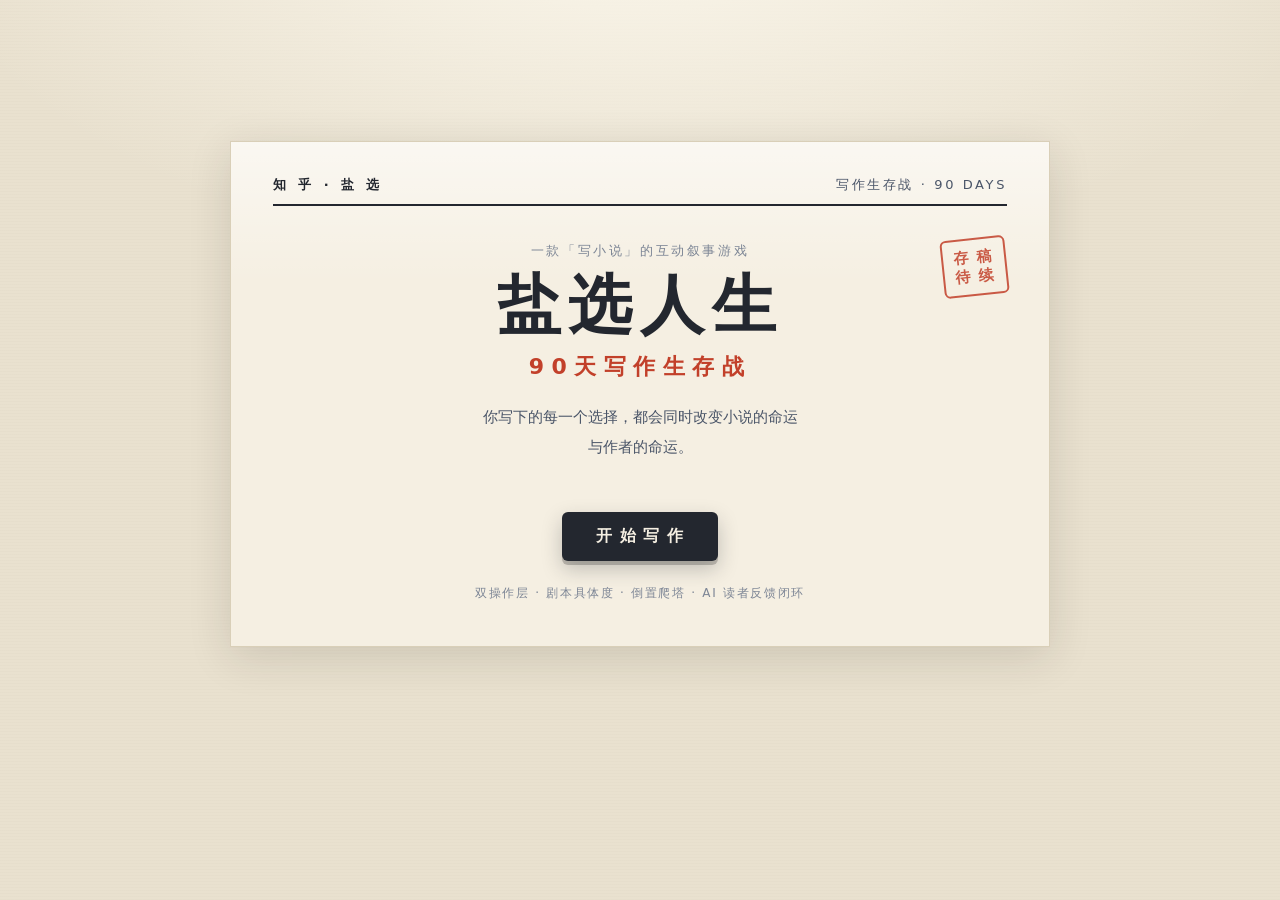
==== index.html @ 0940d53d "Place project files at repository root" ====
<!DOCTYPE html>
<html lang="zh-CN">
<head>
<meta charset="UTF-8">
<meta name="viewport" content="width=device-width, initial-scale=1.0">
<title>盐选人生：90天写作生存战</title>
<link rel="icon" href="data:image/svg+xml,<svg xmlns='http://www.w3.org/2000/svg' viewBox='0 0 100 100'><text y='.9em' font-size='90'>✍️</text></svg>">
<style>/* ==========================================================================
   盐选人生：90天写作生存战 —— 美术样式
   主风格：编辑部现实主义 · 内层：半写实都市剧场
   ========================================================================== */

:root{
  --paper:   #f5efe2;
  --paper-2: #efe7d4;
  --ink:     #23272f;
  --ink-2:   #4a5568;
  --ink-3:   #7c8595;
  --red:     #c2402a;
  --red-2:   #e0533f;
  --blue:    #2f7fd0;
  --gold:    #d4a017;
  --line:    #d9cfb8;
  --shadow:  0 10px 40px rgba(40,35,25,.14);
  --serif: "Songti SC","STSong","Noto Serif SC","SimSun",Georgia,"Times New Roman",serif;
  --sans:  -apple-system,BlinkMacSystemFont,"Segoe UI","PingFang SC","Hiragino Sans GB","Microsoft YaHei",system-ui,sans-serif;
}

*{ box-sizing:border-box; margin:0; padding:0; }
html,body{ height:100%; }
body{
  font-family:var(--sans);
  color:var(--ink);
  background:
    radial-gradient(1200px 600px at 50% -10%, #fbf7ec 0%, transparent 60%),
    repeating-linear-gradient(0deg, rgba(120,110,90,.025) 0 1px, transparent 1px 3px),
    #e9e1cf;
  min-height:100vh;
  -webkit-font-smoothing:antialiased;
}

#app{ min-height:100vh; }

button{ font-family:inherit; cursor:pointer; border:none; background:none; color:inherit; }
input{ font-family:inherit; }

.dim{ color:var(--ink-3); font-size:13px; }

/* ---------- 通用屏幕骨架 ---------- */
.screen{
  max-width:1120px;
  margin:0 auto;
  padding:40px 28px 80px;
  animation:fadein .5s ease both;
}
@keyframes fadein{ from{opacity:0; transform:translateY(10px);} to{opacity:1; transform:none;} }
.screen--center{ display:flex; flex-direction:column; gap:22px; align-items:stretch; }
.screen--center > *{ }
.phase-tag{
  align-self:center;
  font-size:12px; letter-spacing:.22em; color:var(--ink-3);
  padding:6px 14px; border:1px solid var(--line); border-radius:999px; background:var(--paper);
}

/* ---------- 纸张 / 印章 ---------- */
.paper{
  position:relative;
  background:
    linear-gradient(180deg, rgba(255,255,255,.55), rgba(255,255,255,0) 140px),
    var(--paper);
  border:1px solid var(--line);
  box-shadow:var(--shadow);
  padding:34px 42px 44px;
  max-width:820px; margin:0 auto;
}
.stamp{
  display:inline-block;
  border:2px solid currentColor;
  color:var(--red);
  border-radius:6px;
  font-weight:700;
  text-align:center;
  line-height:1.25;
  transform:rotate(-6deg);
  letter-spacing:.12em;
  opacity:.85;
}
.stamp--big{ font-size:15px; padding:8px 10px; }
.stamp--red{ color:var(--red); font-size:11px; padding:4px 7px; transform:rotate(4deg); }
.stamp--gold{ color:var(--gold); font-size:11px; padding:4px 7px; transform:rotate(-3deg); }

/* ---------- 按钮 ---------- */
.btn{
  display:inline-flex; align-items:center; justify-content:center; gap:8px;
  padding:12px 26px; border-radius:6px; font-size:15px; font-weight:600;
  transition:transform .12s ease, box-shadow .12s ease, background .12s ease;
}
.btn:active{ transform:translateY(1px); }
.btn--primary{
  background:var(--ink); color:var(--paper);
  box-shadow:0 4px 0 #0003, 0 8px 20px rgba(35,39,47,.25);
}
.btn--primary:hover{ background:#000; }
.btn--ghost{ background:transparent; color:var(--ink-2); border:1px solid var(--line); }
.btn--ghost:hover{ background:var(--paper-2); }
.btn--big{ padding:14px 34px; font-size:16px; letter-spacing:.06em; }
.btn-row{ display:flex; gap:14px; justify-content:center; flex-wrap:wrap; }

/* ---------- 标题屏 ---------- */
.screen--title{ display:flex; align-items:center; min-height:92vh; }
.screen--title .paper{ width:100%; text-align:center; }
.masthead{
  display:flex; justify-content:space-between; align-items:baseline;
  border-bottom:2px solid var(--ink); padding-bottom:10px; margin-bottom:26px;
  font-size:13px; letter-spacing:.2em; color:var(--ink-2);
}
.masthead-brand{ font-weight:800; color:var(--ink); letter-spacing:.3em; }
.title-hero{ position:relative; padding:10px 0 26px; }
.title-kicker{ font-size:13px; color:var(--ink-3); letter-spacing:.2em; margin-bottom:14px; }
.title-main{
  font-family:var(--serif); font-size:64px; font-weight:800; letter-spacing:.12em;
  color:var(--ink); line-height:1;
}
.title-sub{ font-size:22px; letter-spacing:.34em; color:var(--red); margin:14px 0 20px; font-weight:600; }
.title-line{ font-size:15px; line-height:2; color:var(--ink-2); margin-bottom:24px; }
.title-hero .stamp{ position:absolute; top:6px; right:0; }
.title-foot{ margin-top:24px; font-size:12px; color:var(--ink-3); letter-spacing:.14em; }

/* ---------- 知乎问题卡 ---------- */
.qcard{
  background:var(--paper); border:1px solid var(--line); border-radius:10px;
  padding:22px 26px; box-shadow:var(--shadow); text-align:left;
}
.qcard--big{ padding:30px 34px; }
.qcard-head{ display:flex; align-items:center; gap:12px; margin-bottom:16px; }
.qcard-avatar{
  width:40px; height:40px; border-radius:50%; background:var(--ink); color:var(--paper);
  display:flex; align-items:center; justify-content:center; font-weight:800; font-size:18px; flex:0 0 auto;
}
.qcard-meta{ flex:1; }
.qcard-author{ font-weight:700; font-size:14px; }
.qcard-sub{ font-size:12px; color:var(--ink-3); margin-top:2px; }
.qtag{ font-size:12px; color:var(--blue); border:1px solid var(--blue); padding:2px 9px; border-radius:999px; }
.qcard-title{ font-family:var(--serif); font-size:21px; line-height:1.5; margin-bottom:12px; }
.qcard-hook{ font-size:14px; color:var(--red); margin-bottom:12px; line-height:1.7; }
.qcard-premise{ font-size:13.5px; color:var(--ink-2); line-height:1.85; }

/* ---------- 设置屏 ---------- */
.setup-grid{ display:grid; grid-template-columns:1fr 1.1fr; gap:24px; align-items:start; }
@media (max-width:860px){ .setup-grid{ grid-template-columns:1fr; } }
.setup-opts{ display:flex; flex-direction:column; gap:20px; background:var(--paper); border:1px solid var(--line); border-radius:10px; padding:22px 24px; box-shadow:var(--shadow); }
.opt-label{ font-size:14px; font-weight:700; margin-bottom:10px; }
.opt-hint{ font-weight:400; font-size:12px; color:var(--ink-3); }
.chip-row{ display:flex; flex-wrap:wrap; gap:8px; }
.chip{ padding:7px 14px; border-radius:999px; border:1px solid var(--line); background:#fff; font-size:13px; color:var(--ink-2); transition:.12s; }
.chip--on{ background:var(--ink); color:var(--paper); border-color:var(--ink); }
.route-cards{ display:grid; grid-template-columns:repeat(5,1fr); gap:8px; }
@media (max-width:860px){ .route-cards{ grid-template-columns:repeat(2,1fr); } }
.route-card{
  display:flex; flex-direction:column; gap:4px; align-items:flex-start; text-align:left;
  border:1px solid var(--line); border-radius:8px; padding:10px 11px; background:#fff;
  border-top:3px solid var(--rc, var(--line)); transition:.12s; font-size:12px;
}
.route-card b{ font-size:13px; }
.route-card span{ color:var(--ink-3); line-height:1.4; }
.route-card--on{ background:color-mix(in srgb, var(--rc) 10%, #fff); box-shadow:0 0 0 1.5px var(--rc) inset; }
.pen-input{ width:100%; padding:11px 14px; border:1px solid var(--line); border-radius:6px; font-size:15px; background:#fff; }
.pen-input:focus{ outline:none; border-color:var(--ink); }

/* ---------- 地图屏 ---------- */
.screen--map{ display:flex; flex-direction:column; gap:22px; }
.map-head{ display:flex; align-items:baseline; justify-content:space-between; }
.map-day{ font-family:var(--serif); font-size:34px; font-weight:800; }
.map-day b{ color:var(--red); }
.map-sub{ color:var(--ink-3); font-size:13px; }
.map-body{ display:grid; grid-template-columns:1.1fr .9fr; gap:24px; align-items:stretch; }
@media (max-width:860px){ .map-body{ grid-template-columns:1fr; } }
.mindmap{
  position:relative; background:var(--paper); border:1px solid var(--line); border-radius:12px;
  box-shadow:var(--shadow); display:flex; align-items:center; justify-content:center; min-height:380px;
}
.mindmap-svg{ width:100%; max-width:430px; }
.mind-branch{ stroke-width:1.5; opacity:.45; stroke-dasharray:3 4; }
.mind-branch.is-active{ opacity:1; stroke-dasharray:none; stroke-width:2.4; filter:drop-shadow(0 0 4px currentColor); }
.mind-route{ fill:#fff; font-size:13px; text-anchor:middle; font-weight:700; }
.mind-route-sub{ fill:#fff; font-size:8px; text-anchor:middle; opacity:.9; }
.mindmap-root{
  position:absolute; left:50%; top:50%; transform:translate(-50%,-50%);
  width:120px; height:120px; border-radius:50%;
  background:var(--ink); color:var(--paper); display:flex; flex-direction:column;
  align-items:center; justify-content:center; gap:4px; text-align:center; padding:10px;
  box-shadow:0 8px 24px rgba(35,39,47,.4);
}
.mr-tag{ font-size:11px; color:#ffd98a; }
.mr-title{ font-size:13px; line-height:1.35; }
.tower{
  background:var(--paper); border:1px solid var(--line); border-radius:12px; padding:22px; box-shadow:var(--shadow);
}
.tower-title{ font-weight:800; font-size:15px; margin-bottom:14px; letter-spacing:.08em; }
.tower-list{ display:flex; flex-direction:column; gap:0; }
.tower-node{ display:flex; align-items:center; gap:12px; padding:9px 4px; border-bottom:1px dashed var(--line); opacity:.55; }
.tower-node.is-done{ opacity:1; }
.tower-node.is-now{ opacity:1; background:var(--paper-2); border-radius:8px; padding:9px 10px; box-shadow:0 0 0 1.5px var(--red) inset; }
.tn-day{ font-family:var(--serif); font-weight:800; font-size:16px; width:56px; }
.tn-stage{ flex:1; font-size:13px; color:var(--ink-2); }
.tn-dot{ width:12px; height:12px; border-radius:50%; border:2px solid var(--ink-3); }
.tower-node.is-done .tn-dot{ background:var(--ink); border-color:var(--ink); }
.tower-node.is-now .tn-dot{ background:var(--red); border-color:var(--red); box-shadow:0 0 0 4px rgba(224,83,63,.2); }
.tn-state{ font-size:11px; color:var(--ink-3); width:48px; text-align:right; }
.map-route-now{ margin-top:16px; font-size:13px; color:var(--ink-2); }

/* ---------- 工作台三栏 ---------- */
.screen--wb{ display:flex; flex-direction:column; gap:18px; }
.wb-top{
  display:flex; align-items:center; gap:18px; background:var(--ink); color:var(--paper);
  padding:14px 20px; border-radius:10px; box-shadow:var(--shadow);
}
.wb-day{ font-family:var(--serif); font-size:26px; font-weight:800; color:#ffd98a; }
.wb-goal-line{ flex:1; font-size:14px; }
.wb-goal-line b{ font-weight:800; }
.wb-stage{ font-size:12px; border:1px solid #ffd98a; color:#ffd98a; padding:3px 10px; border-radius:999px; }
.wb{ display:grid; grid-template-columns:1.2fr 1fr 1fr; gap:18px; align-items:start; }
@media (max-width:960px){ .wb{ grid-template-columns:1fr; } }
.wb-col{
  background:var(--paper); border:1px solid var(--line); border-radius:12px; padding:20px;
  box-shadow:var(--shadow); display:flex; flex-direction:column; gap:16px;
}
.col-title{ font-weight:800; font-size:15px; letter-spacing:.06em; border-bottom:2px solid var(--ink); padding-bottom:8px; }
.doc-block{ display:flex; flex-direction:column; gap:8px; }
.doc-h{ font-size:12px; color:var(--ink-3); letter-spacing:.14em; }
.doc-list{ list-style:none; font-size:13px; color:var(--ink-2); display:flex; flex-direction:column; gap:5px; padding-left:14px; }
.doc-list li::before{ content:"· "; color:var(--red); }
.char-list{ display:flex; flex-direction:column; gap:7px; }
.char-row{ display:flex; justify-content:space-between; gap:10px; font-size:13px; border-bottom:1px dotted var(--line); padding-bottom:5px; }
.char-role{ font-weight:700; }
.char-goal{ color:var(--ink-3); text-align:right; flex:1; }

.spec-row{ display:flex; flex-direction:column; gap:8px; }
.spec{ text-align:left; border:1px solid var(--line); border-radius:8px; padding:10px 12px; background:#fff; display:flex; flex-direction:column; gap:3px; transition:.12s; }
.spec b{ font-size:14px; }
.spec span{ font-size:11.5px; color:var(--ink-3); line-height:1.5; }
.spec--on{ border-color:var(--red); box-shadow:0 0 0 1.5px var(--red) inset; background:#fff7f3; }
.cost{ font-size:12px; color:#ffd98a; font-weight:600; }

.bars{ display:flex; flex-direction:column; gap:10px; }
.bar-row{ display:grid; grid-template-columns:74px 1fr 34px; gap:8px; align-items:center; }
.bar-label{ font-size:12px; color:var(--ink-2); }
.bar-track{ height:8px; border-radius:4px; background:#e2d9c5; overflow:hidden; }
.bar-fill{ height:100%; border-radius:4px; transition:width .5s ease; }
.bar-val{ font-size:12px; font-weight:700; text-align:right; }
.spark{ width:100%; height:60px; background:#fff; border:1px solid var(--line); border-radius:6px; }
.editor-card{
  background:#fff8ef; border:1px solid var(--gold); border-radius:10px; padding:14px 16px; font-size:13.5px;
}
.editor-h{ color:var(--gold); font-weight:800; font-size:12px; letter-spacing:.1em; margin-bottom:8px; }
.editor-card p{ line-height:1.7; color:var(--ink-2); }
.editor-constraint{ margin-top:10px; background:#fdebd0; border-radius:6px; padding:8px 10px; color:#7a4d00; font-size:12.5px; line-height:1.6; }
.tip-box{ font-size:12px; color:var(--ink-3); line-height:1.6; border-left:3px solid var(--line); padding-left:10px; }

.comment-list{ display:flex; flex-direction:column; gap:12px; }
.comment{ background:#fff; border:1px solid var(--line); border-radius:8px; padding:12px 14px; }
.comment-head{ display:flex; align-items:baseline; gap:8px; margin-bottom:6px; }
.comment-name{ font-weight:700; font-size:13px; }
.comment-role{ font-size:11px; color:var(--ink-3); }
.comment-body{ font-size:13.5px; line-height:1.75; color:var(--ink-2); }
.comment--compact .comment-body{ font-size:12.5px; }

/* ---------- 内层都市剧场场景 ---------- */
.screen--scene{ max-width:none; padding:0; }
.scene{
  position:relative; min-height:100vh; overflow:hidden;
  display:flex; align-items:center; justify-content:center;
  color:#f4efe3;
}
.scene-grad{ position:absolute; inset:0; z-index:0; }
.scene--cold .scene-grad{ background:linear-gradient(180deg,#0d1b2a 0%,#1b2c42 45%,#2c3e50 100%); }
.scene--tense .scene-grad{ background:linear-gradient(180deg,#1a0f12 0%,#3a1a18 45%,#52250f 100%); }
.scene--dark .scene-grad{ background:linear-gradient(180deg,#070b0a 0%,#101c16 50%,#16251e 100%); }
.scene--warm .scene-grad{ background:linear-gradient(180deg,#1d1420 0%,#3a2330 50%,#5a3226 100%); }
.scene--dawn .scene-grad{ background:linear-gradient(180deg,#16233a 0%,#31405e 45%,#7a5a6a 100%); }
.scene-city{ position:absolute; inset:auto 0 0 0; height:52%; z-index:1; opacity:.85; }
.scene-city-svg{ width:100%; height:100%; }
.scene-rain{
  position:absolute; inset:0; z-index:2; opacity:.35; pointer-events:none;
  background-image:repeating-linear-gradient(115deg, transparent 0 5px, rgba(200,220,240,.35) 5px 6px);
  animation:rain .5s linear infinite;
}
@keyframes rain{ from{transform:translateY(-20px);} to{transform:translateY(0);} }
.scene-vignette{ position:absolute; inset:0; z-index:3; background:radial-gradient(120% 90% at 50% 42%, transparent 55%, rgba(0,0,0,.55) 100%); pointer-events:none; }
.scene-bar{
  position:absolute; left:0; right:0; height:34px; z-index:4;
  background:rgba(0,0,0,.55); display:flex; align-items:center; padding:0 18px;
  font-size:12px; letter-spacing:.2em; color:#e8dfca; backdrop-filter:blur(2px);
}
.scene-bar--top{ top:0; }
.scene-bar--bottom{ bottom:0; justify-content:flex-end; }
.scene-stage{
  position:relative; z-index:5; width:min(680px,92vw); margin:60px 0;
  background:rgba(12,15,20,.82); border:1px solid rgba(255,255,255,.12); border-radius:14px;
  padding:30px 34px; box-shadow:0 30px 80px rgba(0,0,0,.55); backdrop-filter:blur(4px);
}
.stage-kicker{ font-size:12px; color:#d8c9a8; letter-spacing:.16em; margin-bottom:16px; }
.stage-situation{ font-family:var(--serif); font-size:16px; line-height:2; margin-bottom:16px; color:#f1ead9; }
.stage-goal{ font-size:13px; color:#ffd98a; margin-bottom:22px; }
.stage-choices{ display:flex; flex-direction:column; gap:10px; }
.choice{
  display:flex; gap:12px; align-items:flex-start; text-align:left;
  padding:13px 15px; border-radius:8px; background:rgba(255,255,255,.06);
  border:1px solid rgba(255,255,255,.14); color:#f1ead9; font-size:14.5px; line-height:1.6;
  transition:.14s;
}
.choice:hover{ background:rgba(255,255,255,.14); border-color:#ffd98a; }
.choice-idx{ flex:0 0 auto; width:24px; height:24px; border-radius:50%; background:var(--red); color:#fff; display:flex; align-items:center; justify-content:center; font-size:12px; font-weight:800; }
.stage-choices--final{ max-width:720px; margin:0 auto; }

/* ---------- 手稿 ---------- */
.manuscript{
  background:
    repeating-linear-gradient(0deg, transparent 0 31px, rgba(120,110,90,.16) 31px 32px),
    #fbf7ec;
  border:1px solid var(--line); border-radius:8px; padding:30px 38px 34px; box-shadow:var(--shadow);
  text-align:left;
}
.ms-head{ display:flex; align-items:center; gap:14px; border-bottom:1px solid var(--line); padding-bottom:14px; margin-bottom:20px; }
.ms-ch{ font-weight:800; color:var(--red); }
.ms-title{ font-family:var(--serif); font-weight:700; font-size:18px; flex:1; }
.ms-body{ font-family:var(--serif); font-size:16px; line-height:2; color:var(--ink); }
.ms-body p{ margin-bottom:16px; text-indent:2em; }
.ms-ann{ margin-top:18px; font-size:12px; color:var(--red); border-top:1px dashed var(--line); padding-top:12px; }

/* ---------- 反馈屏 ---------- */
.fb-grid{ display:grid; grid-template-columns:1.1fr .9fr; gap:22px; align-items:start; }
@media (max-width:860px){ .fb-grid{ grid-template-columns:1fr; } }
.fb-comments, .fb-side{
  background:var(--paper); border:1px solid var(--line); border-radius:12px; padding:20px; box-shadow:var(--shadow);
  display:flex; flex-direction:column; gap:16px;
}
.delta-row{ display:flex; justify-content:space-between; font-size:13px; padding:4px 0; border-bottom:1px dotted var(--line); }
.delta-row .up{ color:#1f9e7d; }
.delta-row .down{ color:var(--red); }
.event-card{ background:#fdeef0; border:1px solid var(--red-2); border-radius:10px; padding:14px 16px; }
.event-h{ color:var(--red); font-weight:800; font-size:13px; margin-bottom:8px; line-height:1.5; }
.event-card p{ font-size:13px; color:var(--ink-2); line-height:1.7; }
.author-choices{ display:grid; grid-template-columns:1fr 1fr; gap:8px; }
@media (max-width:640px){ .author-choices{ grid-template-columns:1fr; } }
.author-choice{ text-align:left; border:1px solid var(--line); border-radius:8px; padding:10px 12px; background:#fff; display:flex; flex-direction:column; gap:3px; transition:.12s; }
.author-choice:hover{ border-color:var(--ink); }
.author-choice b{ font-size:13.5px; }
.author-choice span{ font-size:11.5px; color:var(--ink-3); line-height:1.5; }

/* ---------- 危机屏 ---------- */
.crisis-card{ background:var(--ink); color:var(--paper); border-radius:12px; padding:26px 30px; box-shadow:var(--shadow); max-width:760px; margin:0 auto; }
.crisis-card .event-h{ color:#ffd98a; font-size:15px; }
.crisis-desc{ color:#cfc6ae; font-size:13.5px; line-height:1.8; margin-top:12px; }

/* ---------- 结局屏 ---------- */
.screen--ending{ display:flex; flex-direction:column; gap:26px; }
.end-hero{ display:grid; grid-template-columns:auto 1fr; gap:30px; align-items:center; }
@media (max-width:760px){ .end-hero{ grid-template-columns:1fr; } }
.book-cover{
  width:220px; height:310px; position:relative; perspective:900px; flex:0 0 auto;
  filter:drop-shadow(0 20px 30px rgba(30,25,15,.45));
}
.book-cover-art{
  position:absolute; inset:0 8px 0 0; border-radius:3px 8px 8px 3px; overflow:hidden;
  display:flex; flex-direction:column; align-items:center; justify-content:center; gap:12px; text-align:center;
  padding:24px 18px; color:#f4efe3;
  background:
    radial-gradient(200px 200px at 80% 10%, rgba(255,217,138,.35), transparent 60%),
    linear-gradient(160deg, #1d2430 0%, #3a2c33 55%, #5c3a2a 100%);
  border:1px solid rgba(255,255,255,.15);
}
.book-cover-tag{ font-size:11px; letter-spacing:.3em; color:#ffd98a; }
.book-cover-title{ font-family:var(--serif); font-size:24px; font-weight:800; line-height:1.4; }
.book-cover-tagline{ font-size:12px; line-height:1.7; opacity:.9; }
.book-spine{
  position:absolute; left:0; top:0; bottom:0; width:9px; border-radius:2px 0 0 2px;
  background:linear-gradient(90deg,#0c0e12,#2a2f38); border:1px solid rgba(255,255,255,.08);
  writing-mode:vertical-rl; text-orientation:mixed; color:#c9b98c; font-size:9px;
  display:flex; align-items:center; justify-content:center; letter-spacing:.2em; padding:4px 0;
}
.author-profile{
  background:var(--paper); border:1px solid var(--line); border-radius:12px; padding:26px 28px; box-shadow:var(--shadow);
  display:flex; flex-direction:column; gap:14px;
}
.profile-head{ display:flex; align-items:center; gap:16px; }
.profile-avatar{ width:60px; height:60px; border-radius:50%; background:var(--ink); color:var(--paper); display:flex; align-items:center; justify-content:center; font-size:26px; font-weight:800; }
.profile-name{ font-size:18px; font-weight:800; }
.profile-ending{ font-size:13px; color:var(--red); font-weight:700; margin-top:2px; }
.profile-head .stamp{ margin-left:auto; }
.profile-subtitle{ font-family:var(--serif); font-size:15px; color:var(--ink-2); font-style:italic; }
.profile-traits{ display:flex; gap:8px; flex-wrap:wrap; }
.trait{ font-size:12px; background:var(--paper-2); border:1px solid var(--line); padding:4px 11px; border-radius:999px; color:var(--ink-2); }
.profile-verdict{ font-size:14px; line-height:1.9; color:var(--ink); }
.profile-style{ font-size:13px; color:var(--ink-3); line-height:1.7; border-left:3px solid var(--gold); padding-left:12px; }

.report{ background:var(--paper); border:1px solid var(--line); border-radius:12px; padding:26px; box-shadow:var(--shadow); }
.report-title{ font-family:var(--serif); font-size:20px; font-weight:800; margin-bottom:18px; letter-spacing:.1em; }
.report-grid{ display:grid; grid-template-columns:1fr 1fr; gap:20px; }
@media (max-width:860px){ .report-grid{ grid-template-columns:1fr; } }
.report-section{ border-top:1px solid var(--line); padding-top:14px; }
.report-section--wide{ grid-column:1 / -1; }
.report-h{ font-size:13px; font-weight:800; letter-spacing:.1em; color:var(--ink-2); margin-bottom:12px; }
.report-row{ font-size:13px; color:var(--ink-2); line-height:1.7; padding:5px 0; border-bottom:1px dotted var(--line); }
.report-afterword{ margin-top:12px; font-size:13.5px; color:var(--ink-2); line-height:1.9; }
.report-afterword b{ color:var(--ink); }
.report-afterword p{ margin-top:6px; }
.report-cover-note{ font-size:13px; color:var(--ink-3); margin-bottom:12px; }
.report-ch{ margin-bottom:18px; }
.report-ch-h{ font-weight:800; font-size:13px; color:var(--red); margin-bottom:8px; }
.report-ch p{ font-family:var(--serif); font-size:14px; line-height:2; text-indent:2em; color:var(--ink); margin-bottom:8px; }
.end-quote{
  text-align:center; font-family:var(--serif); font-size:18px; line-height:2; color:var(--ink-2);
  padding:20px; border-top:2px solid var(--ink); border-bottom:2px solid var(--ink); max-width:760px; margin:0 auto;
}
</style>
</head>
<body>
<div id="app"></div>
<script>window.CONTENT = {"questions":{"questions":[{"id":"q01","title":"我丈夫失踪七天了，警察查不到他任何记录，可我的手机每天都会收到他发来的一条「我很好」。","genre":"悬疑反转","theme":"真相","hook":"凌晨两点，她第无数次点开那条短信，定位显示发送地在楼下那家早就不存在的便利店。","premise":"结婚三年的丈夫突然人间蒸发，警方却发现查无此人。主角一边应付调查，一边发现自己记忆里的婚姻细节与客观证据处处对不上。贯穿悬念：发短信的人到底是谁。","protagonist":{"role":"社区医院护士","want":"找回丈夫、弄清这段婚姻的真相","secret":"她有短暂失忆病史，不敢让警察知道"},"npc":[{"name":"陈铎","role":"失踪的丈夫","goal":"掩盖某个不愿被人知道的身份"},{"name":"周警官","role":"负责此案的警察","goal":"查清真相，也怀疑主角隐瞒了关键事实"},{"name":"林姨","role":"对门邻居","goal":"自保，对深夜的动静闭口不谈"}],"setting":"老城区临街的旧小区，楼下那家便利店三个月前已经搬空","mystery":"每天发来「我很好」的人，究竟是不是她的丈夫。"},{"id":"q02","title":"室友失踪一年后，我顶替她的身份找到了工作。现在，公司开始收到寄给「我」的恐吓信。","genre":"悬疑反转","theme":"牺牲","hook":"深夜的办公室，她坐在不属于自己的工位上，看到对面镜子里倒映出一双她从未见过的鞋。","premise":"主角为了活下去，顶替失踪室友的学历与身份进入一家公司，一年来相安无事。恐吓信出现后，她必须在「自首失去一切」和「继续扮演」之间做出选择。贯穿悬念：寄信的人对真正的「她」知道多少。","protagonist":{"role":"顶替室友身份的职场新人","want":"保住工作、摆脱威胁","secret":"她冒用室友身份，并且知道室友失踪的真正原因"},"npc":[{"name":"周乔","role":"失踪的室友","goal":"借主角之手完成一场复仇"},{"name":"冯敏","role":"人事主管","goal":"查明员工身份造假，保住自己的考核"},{"name":"老韩","role":"公司保安","goal":"拿钱办事，对夜间的异常保持沉默"}],"setting":"玻璃幕墙写字楼，加班到深夜的格子间与无人货梯","mystery":"寄恐吓信的人，是在威胁她，还是在提醒她「真正的自己」还活着。"},{"id":"q03","title":"结婚第七年，丈夫在微信里把我设成了「仅聊天」。我假装没看见，继续给他热了七年的饭。","genre":"都市情感","theme":"亲密关系","hook":"凌晨的厨房，她看着电饭煲上跳动的「保温」两个字，突然想起他们已经三个月没在餐桌上说过话了。","premise":"一对中年夫妻在无性、无话、无争吵的婚姻里各自维持体面。一次家庭聚会上的一个细节，让她意识到自己可能一直在替一段早已不存在的关系守夜。贯穿悬念：这段婚姻还有没有救，还是只剩惯性。","protagonist":{"role":"自由插画师","want":"找回被爱和被看见的感觉","secret":"她早就发现丈夫的冷暴力，却始终不敢提离婚"},"npc":[{"name":"江年","role":"丈夫","goal":"维持现状，逃避任何冲突和责任"},{"name":"陈秀芳","role":"婆婆","goal":"维护儿子的婚姻稳定，保全家族体面"},{"name":"苏青","role":"闺蜜","goal":"劝她离婚，说出自己看见的真相"}],"setting":"老小区带飘窗的厨房，与常年亮着灯却无人说话的客厅","mystery":"她把所有精力都投进这段关系，到底是在守婚姻，还是在守一个不肯醒来的自己。"},{"id":"q04","title":"离婚冷静期最后一天，我丈夫的初恋情人带着他的私生子，敲响了我家的门。","genre":"都市情感","theme":"现实困境","hook":"雨天的单元门口，那个孩子仰头看她，喊出了一声她等了十年都没等到的称呼。","premise":"濒临离婚的夫妻在冷静期最后一天，被丈夫的旧情人与私生子打破平静。主角既要面对财产与抚养权的现实谈判，也要处理被背叛十年的情感创伤。贯穿悬念：她会不会在最后一刻反悔。","protagonist":{"role":"小学教师","want":"拿到公平的财产分割并体面离开","secret":"她其实早就知道私生子的存在，一直忍到能多分财产"},"npc":[{"name":"陆远","role":"丈夫","goal":"争取复婚或尽可能保全财产"},{"name":"许薇","role":"丈夫的初恋","goal":"为孩子争一个名分和一份财产"},{"name":"阳阳","role":"无辜的私生子","goal":"被这个家接纳"}],"setting":"离婚冷静期期间的老房子，与民政局门口","mystery":"她忍了十年的秘密，究竟会成为谈判的筹码，还是压垮她自己的最后一根稻草。"},{"id":"q05","title":"领导当众说「女生就是干不了这行」。我沉默了一晚，第二天把三年前的方案甩在了他桌上。","genre":"女性成长","theme":"尊严","hook":"晨会上，她把那份被剽窃的方案拍到桌上，投影仪的光正好打在他额头上渗出的汗。","premise":"一名在男性主导行业里被反复打压、被剽窃成果的女性，决定不再隐忍，公开讨回署名权，代价是得罪整个圈子。贯穿悬念：这场反击会让她赢回尊严，还是彻底断送前程。","protagonist":{"role":"建筑设计师","want":"夺回署名、证明自己","secret":"三年前她曾为了保住工作，签过一份放弃署名的协议"},"npc":[{"name":"马志远","role":"剽窃她的领导","goal":"压下丑闻，保住自己的项目与地位"},{"name":"林一","role":"昔日同门、现同事","goal":"站队自保，不敢公开站她这边"},{"name":"顾总","role":"公司总监","goal":"把她当平息舆论的棋子，权衡利弊"}],"setting":"写字楼顶层会议室，与通宵改图的工位","mystery":"当她终于站出来的那一刻，真正要战胜的，可能不是那个剽窃者，而是那个习惯了沉默的自己。"},{"id":"q06","title":"32 岁被裁员那天，我在地铁里哭了十分钟，然后删掉了手机里所有「求内推」的聊天记录。","genre":"女性成长","theme":"现实困境","hook":"晚高峰的地铁里，她攥着那张离职证明，车厢摇晃时，眼泪正好滴在「乙方同意」四个字上。","premise":"大厂女员工在32岁遭遇裁员、婚姻压力与年龄焦虑的三重夹击，被迫重新定义自己。她要在一份稳定但屈就的工作与一次高风险创业之间做出选择。贯穿悬念：离开平台后，她到底还值什么。","protagonist":{"role":"被裁的互联网运营","want":"找到一份既不辜负自己又能养活自己的活法","secret":"她一直在偷偷给前同事的副业写稿，不敢公开"},"npc":[{"name":"赵一鸣","role":"丈夫","goal":"要她回归家庭，别再折腾"},{"name":"方怡","role":"创业合伙人、前同事","goal":"拉她入伙，共同赌一次"},{"name":"老周","role":"猎头","goal":"促成签约，赚取佣金"}],"setting":"地铁、出租屋与创业园的共享办公室","mystery":"当所有「稳定」的选项都被拿走，她敢不敢押注那个一直想做、却从不敢承认的自己。"},{"id":"q07","title":"我们村有个规矩：嫁进来的女人，头三年不能照后山的井。我嫁进来的第三年，井里浮起来一张和我一模一样的脸。","genre":"民俗怪谈","theme":"真相","hook":"农历十五，她第一次探头看那口井，月光下，水面那张脸对着她，慢慢张开了嘴。","premise":"远嫁进封闭山村的新娘，发现村里关于「井」的禁忌背后，藏着一桩被掩埋的旧案。她越接近真相，越分不清自己的记忆和「那个她」的记忆。贯穿悬念：井里的脸，到底是鬼，还是活着的真相。","protagonist":{"role":"远嫁进山村的城里媳妇","want":"揭开禁忌背后的真相、带自己离开","secret":"她三年前失忆过，缺失的记忆与这口井有关"},"npc":[{"name":"孙婆","role":"掌管村规的婆婆","goal":"守护井底的秘密，不许任何人靠近"},{"name":"大柱","role":"丈夫","goal":"让妻子安心留下，相信祖辈的规矩"},{"name":"顾医生","role":"村医","goal":"借主角之手翻出一桩旧案"}],"setting":"被雾罩住的山村、村口的老井与贴着符纸的祠堂","mystery":"那口被禁止照看的井，锁住的究竟是鬼，还是一段全村人都不肯承认的真相。"},{"id":"q08","title":"我们那儿有条规矩：家里出了「走阴人」，就得有人替他「守灯」。我守着守着，灯灭了，人却回来了。","genre":"民俗怪谈","theme":"牺牲","hook":"第七天夜里，油灯的火苗突然朝门口晃了一下，她回头，看见本该躺在床上的弟弟，正站在她身后。","premise":"主角替走阴的弟弟守灯，灯灭的那一刻，回来的「弟弟」却像换了个人。她必须在保住弟弟与认清真相之间，付出代价。贯穿悬念：回来的，到底还是不是她的弟弟。","protagonist":{"role":"替弟弟守灯的姐姐","want":"把弟弟找回来","secret":"当年是她亲手把弟弟推进了那条河"},"npc":[{"name":"阿生","role":"走阴归来的弟弟","goal":"完成一桩未竟之事"},{"name":"三叔公","role":"族长","goal":"维持村中秩序，掩盖旧俗与旧事"},{"name":"阿香","role":"邻家女孩","goal":"提醒主角，又害怕被牵连"}],"setting":"祠堂边供着长明灯的老屋，与终年不结冰的河","mystery":"灯灭人回，她要用什么代价，换回那个真正属于她的弟弟。"},{"id":"q09","title":"老板让我把同事的锅背下来，承诺下季度给我升职。我背了锅，升职名单上却没有我。","genre":"职场冲突","theme":"尊严","hook":"深夜的写字楼，她盯着升职公示里别人的名字，桌上那份「自愿承担」的说明还留着她的指纹。","premise":"主角被老板用升职画饼，替团队背下一次重大事故的责任。晋升落空后，她决定翻盘，却发现自己手里能用的证据，全是当年亲手交出去的。贯穿悬念：一个替人背锅的人，还能不能拿回自己的名字。","protagonist":{"role":"市场部经理","want":"洗清责任、夺回本该属于自己的晋升","secret":"她背锅时，悄悄留了一份能反杀的录音"},"npc":[{"name":"程总","role":"老板","goal":"让主角继续背锅，保护自己的亲信"},{"name":"郑启","role":"真正责任人、老板亲信","goal":"坐稳位置，不让真相浮出"},{"name":"小孟","role":"人事专员","goal":"明哲保身，只敢暗示真相"}],"setting":"写字楼的深夜工位、会议室与公司楼下便利店","mystery":"当她终于想摊牌时，那份反杀的证据，会不会反过来证明她才是从一开始就知情的人。"},{"id":"q10","title":"我们部门的「销冠」连续三年业绩第一，直到我整理报销单时，发现他的客户电话，全是空号。","genre":"职场冲突","theme":"真相","hook":"凌晨的档案室，她把那叠报销单摊开，一千多个「客户」号码里，没有一个能打通。","premise":"一名内勤员工发现公司的销冠长期伪造业绩、套取提成，而管理层对此心知肚明。揭发会得罪整个体系，沉默则意味着继续看同事故意做假。贯穿悬念：这套人人配合的骗局，最后会由谁买单。","protagonist":{"role":"财务内勤专员","want":"弄清真相并保住自己的饭碗","secret":"她早年也参与过一笔造假，只是金额小到无人追究"},"npc":[{"name":"老潘","role":"销冠","goal":"维持业绩神话，拉更多人下水"},{"name":"吴姐","role":"财务总监","goal":"掩盖部门漏洞，保住自己的位置"},{"name":"小陶","role":"新人","goal":"想举报又不敢，寻找靠山"}],"setting":"公司的报销流程，与堆积如山的档案室","mystery":"一个全公司心照不宣的假账，究竟谁是第一个说破的人，谁又是最后的替罪羊。"},{"id":"q11","title":"我是穿越到北宋末年的守城小卒，城破前夜，我认出那个每天给我盛粥的伙夫，就是二十年后殉国的名将。","genre":"历史脑洞","theme":"牺牲","hook":"腊月的城头，他端着那碗掺了沙子的粥，看着伙夫在火光里擦刀，忽然不知该不该开口。","premise":"主角穿越成北宋汴京沦陷前的一名小卒，认出身边伙夫是注定殉国的历史人物。救他会改变历史，不救则眼睁睁看他赴死。贯穿悬念：一个无名小卒的一次选择，能否撼动被写好的结局。","protagonist":{"role":"穿越成守城小卒的现代人","want":"在不改变大历史的前提下救下这个人","secret":"他来自未来，知道每个人的结局却不能说"},"npc":[{"name":"老范","role":"伙夫、未来的名将","goal":"守城，随时准备以身殉国"},{"name":"刘都头","role":"城头都头","goal":"守住城门、稳定军心"},{"name":"许主簿","role":"粮官","goal":"私吞军粮、保住性命"}],"setting":"汴京外城破败的城门，与风雪中的军营灶房","mystery":"当他知道历史必须发生，他会不会为了一个人的命，去赌整座城、乃至整个时代的命运。"},{"id":"q12","title":"穿越成和亲公主的侍女那天，我发现自己顶替的，是历史上那个「和亲之后再无音讯」的公主。","genre":"历史脑洞","theme":"亲密关系","hook":"出塞那日的风沙里，她替公主戴上那顶沉得压人的凤冠，铜镜里却映出公主对她笑了一下。","premise":"主角穿成和亲公主身边的侍女，发现真正的公主在出塞前夜消失了，自己被迫顶替公主的身份走向异族。她要在保全两国和平与活命之间，找到那个失踪的公主。贯穿悬念：消失的公主，究竟是不愿和亲，还是早就被人换走。","protagonist":{"role":"穿越成和亲侍女的现代人","want":"摆脱被顶替的命运、活下去","secret":"她穿来的那晚，亲眼看见公主消失，却不敢声张"},"npc":[{"name":"长乐","role":"真正的和亲公主","goal":"逃离和亲，另有所图"},{"name":"王使","role":"送亲礼官","goal":"完成和亲，维护国体"},{"name":"阿鲁","role":"异族来接亲的侍卫","goal":"识破身份，把人带走"}],"setting":"出塞的官道、驿站与和亲队伍的车帐","mystery":"当「公主」这个身份成了催命符，她是该逃，还是该顶着这张脸，替一个消失的人走完余生。"}]},"story":{"genres":{"悬疑反转":{"chapterGoals":["揭露一条关键线索","制造一次身份反转","让{npc}的动机暴露一半","埋下一处会被读者误解的伏笔","把嫌疑引向错误的方向","在结尾抛出新的不在场证明"],"scenes":[{"name":"深夜地铁末班车","desc":"空荡的车厢里，{protagonist}注意到对面乘客的鞋底沾着不属于这个季节的泥土","mood":"压抑"},{"name":"老旧派出所档案室","desc":"泛黄的卷宗堆到天花板，{protagonist}在最后一格翻出一页被撕掉一半的口供","mood":"凝重"},{"name":"雾中的江边栈道","desc":"能见度不足十米，{npc}的影子在雾里时隐时现，脚步声却始终停在原地","mood":"不安"},{"name":"写字楼天台的凌晨","desc":"城市的灯光在脚下铺开，{protagonist}的手机震了一下，屏幕亮起的是三年前的聊天记录","mood":"紧张"},{"name":"二手市场的旧相机摊","desc":"摊主指着一张照片说认识{protagonist}，而照片拍摄日期比案发还早两天","mood":"诡异"}],"decisions":[{"text":"当面质问{npc}的行踪","effect":{"heat":2,"quality":1,"energy":-1,"style":0,"sign":1},"consequence":"对方先是一愣，随即反问{protagonist}有什么证据，话题被轻巧地拨了回来"},{"text":"趁夜潜入{npc}的住处暗中翻找","effect":{"heat":1,"quality":2,"energy":-2,"style":0,"sign":0},"consequence":"在床头柜夹层摸到一把钥匙，形状正好对应{place}那扇从没人打开过的门"},{"text":"拨打报警电话，把掌握的线索交给警方","effect":{"heat":-1,"quality":1,"energy":0,"style":0,"sign":0},"consequence":"接线员记下了{protagonist}的陈述，可一句“证据不足”让所有努力悬在半空"},{"text":"设一个局，用假消息引真正的嫌疑人现身","effect":{"heat":3,"quality":1,"energy":-2,"style":-1,"sign":0},"consequence":"对方确实上钩了，可出现的却不止一个人，{npc2}的脸也出现在人群里"},{"text":"偷偷销毁那条对自己不利的旧记录","effect":{"heat":-2,"quality":-2,"energy":-1,"style":-2,"sign":-1},"consequence":"眼下是干净了，可{protagonist}知道自己从此也成了这桩案子里说不清的人"},{"text":"保持沉默，继续暗中观察{npc}的一举一动","effect":{"heat":0,"quality":2,"energy":0,"style":1,"sign":0},"consequence":"两天后，{npc}主动约{protagonist}喝茶，开口第一句就点破了{protagonist}在跟踪"},{"text":"用手里握着的秘密反过来要挟{npc}交代真相","effect":{"heat":2,"quality":-1,"energy":-1,"style":-3,"sign":-1},"consequence":"{npc}笑了，说这个秘密早在三年前就被{protagonist}自己写进了那篇没发表的日记"},{"text":"把调查进展写进章节，向读者征集细节","effect":{"heat":3,"quality":1,"energy":-1,"style":1,"sign":1},"consequence":"评论区有人补上了一条{protagonist}忽略的时间线，正好卡在{cliff}之前"}],"openings":["{protagonist}是在{place}见到{npc}之后，才第一次认真回想那个被所有人回避的夜晚。","报警记录显示{npc}那天并不在场，可{protagonist}手里的车票却印着对方的名字。","{goal}这件事，{protagonist}瞒了所有人三天，直到{npc}主动找上门。","如果早知道那张照片会引出{npc2}，{protagonist}宁可它永远留在{place}的抽屉里。","那天{place}下着雨，{protagonist}在监控录像里看到一个不可能出现的人。","所有人都说{npc}已经死了，除了{protagonist}——因为昨晚刚有人用{npc}的手机回了消息。"],"bodies":["{protagonist}把时间线铺在桌上，一笔一笔地核：案发当晚{npc}的票根、{npc2}的口供、还有那通只响了五秒的电话，三件事里至少有一件是假的。","{npc}没有正面回答，只是把一张皱巴巴的照片推到{protagonist}面前，说这就是当年{place}那场事故的全部真相。","监控里那个人影拐进巷子就消失了，{protagonist}追进去才发现那是一条死胡同，墙上只贴着一张新的寻人启事。","{protagonist}意识到自己一直把{npc}当嫌疑人，却从没想过，也许对方才是那个一直在保护{theme}的人。","真相像一块被反复擦写的黑板，{protagonist}每擦掉一层，底下露出的字就更陌生一点。","那晚{protagonist}假装离开，又折返回来，正好看见{npc2}把一袋东西塞进了{place}的垃圾桶。","手机震动了，是{npc}发来的：别查了，再查下去，你会变成下一个被写进{genre}故事的人。","{protagonist}终于明白，所谓{cliff}并不是巧合，而是有人从一开始就设计好的局。"],"cliffhangers":["就在{protagonist}以为抓到真凶的那一刻，手机收到一条定位，来源是{cliff}。","门开了，站在外面的，是和监控里一模一样的那张脸——可这个人三年前就死了。","证据袋里那枚指纹，比对结果指向{protagonist}自己。","{npc}凑到{protagonist}耳边说了一句：“那天晚上，动手的人其实是我，也是你。”","当{protagonist}终于拨通那个号码，接电话的人却在电话那头叫出了{protagonist}的真名。","所有人都离开后，{place}的监控画面里，又多出了一个和{protagonist}动作完全同步的影子。"]},"都市情感":{"chapterGoals":["让{npc}说出那句憋了很久的话","制造一次误会与澄清的拉扯","把过去一段旧账重新摆上台面","推进{protagonist}与{npc}之间的距离","用一件小事暴露两人关系的裂痕","在结尾留下一个无法回头的选择"],"scenes":[{"name":"深夜亮着灯的出租屋","desc":"两人合租的餐桌上摆着两副碗筷，一副还热着，一副从没动过","mood":"疲惫"},{"name":"地铁换乘站的扶梯","desc":"人潮把{protagonist}和{npc}冲散又聚拢，谁都没有先开口","mood":"疏离"},{"name":"老同学婚礼的角落","desc":"敬酒声里，{npc}的目光越过所有人，停在{protagonist}无名指上","mood":"酸涩"},{"name":"雨夜便利店的门口","desc":"一包没拆封的烟和一把忘带的伞，两个人隔着玻璃门僵持","mood":"僵持"},{"name":"出租房的旧沙发","desc":"沙发垫下还压着上一任租客留下的相框，照片里的人像极了{npc}","mood":"恍惚"}],"decisions":[{"text":"直接摊牌，把憋在心里的话一次说完","effect":{"heat":2,"quality":1,"energy":-1,"style":1,"sign":0},"consequence":"{npc}沉默了很久，最后只问了一句“你是什么时候开始这么想的”"},{"text":"用开玩笑的口吻试探{npc}的心意","effect":{"heat":1,"quality":0,"energy":0,"style":-1,"sign":0},"consequence":"玩笑话被当成真的，又没被当成真的，两个人之间的空气更僵了"},{"text":"借口加班回避和{npc}的独处","effect":{"heat":-1,"quality":-1,"energy":0,"style":-1,"sign":0},"consequence":"电梯门关上那刻，{protagonist}看见{npc}在楼道里站了很久"},{"text":"主动挽留，约{npc}好好谈一次","effect":{"heat":1,"quality":2,"energy":-1,"style":1,"sign":1},"consequence":"话说到一半，{npc2}的一通电话把两人又拽回了现实"},{"text":"收拾行李准备搬出这间{place}","effect":{"heat":0,"quality":1,"energy":-2,"style":1,"sign":0},"consequence":"箱子合上的声音很轻，却让{npc}第一次主动抓住了{protagonist}的手腕"},{"text":"把过去的旧账当面对质，问清当年的事","effect":{"heat":2,"quality":2,"energy":-1,"style":1,"sign":0},"consequence":"真相没有想象中那么不堪，却也没有想象中那么清白"},{"text":"向共同的朋友求助，让第三个人来调和","effect":{"heat":0,"quality":0,"energy":-1,"style":-1,"sign":0},"consequence":"朋友一句“你们俩就是嘴硬”，把最该由两人说的话替他们说了"},{"text":"把这段关系原样写进{genre}章节，用文字梳理自己","effect":{"heat":2,"quality":3,"energy":-1,"style":2,"sign":0},"consequence":"写着写着，{protagonist}发现{theme}的答案其实早就藏在自己笔下"}],"openings":["分手是{protagonist}提的，可三个月后的深夜，{npc}又出现在了{place}楼下。","两个人在同一张饭桌上住了五年，最近却连对方几点回家都不知道了。","{protagonist}一直以为{npc}不知道那件事，直到抽屉里多出一张写满日期的车票。","婚礼请柬寄来的那天，{protagonist}才想起，{npc}说过最重的一句话是“你别后悔”。","{place}的灯坏了半个月，{protagonist}和{npc}谁都没有提，也谁都没有修。","那晚{protagonist}喝多了，把{npc}的名字打成了通讯录里另一个人的备注。"],"bodies":["{protagonist}本来只想问一句“今天回来吃饭吗”，打出来又删掉，最后改成了一条群发的工作消息。","{npc}把热好的饭推到{protagonist}面前，说自己其实早就吃过了，可那副碗筷分明是刚摆上的。","两个人像陌生人一样客气，礼貌得让{protagonist}心里发慌，因为真正亲密过的人不该这么说话。","{protagonist}翻出手机里五年前的聊天记录，发现原来那些“以后再说”的事，后来真的再也没说过。","那天{protagonist}在医院走廊里等结果，脑子里闪过的第一个名字，还是{npc}。","争吵到了最后，谁都没提真正的原因，两个人都在为一件更久远的事找替罪羊。","{npc}说，我们不是不爱了，是太累了，累到连确认对方还在不在都省了。","{protagonist}终于明白，{theme}从来不是谁对谁错，而是两个人都害怕先开口。"],"cliffhangers":["{npc}把戒指盒子推过来，说：“要么戴上，要么这次真的算了。”","电梯门关上前，{protagonist}听见{npc}在身后小声说了三个字。","手机里那段没发出去的语音，是{npc}在{cliff}那晚录下的告别。","门铃响了，{protagonist}打开门，看见{npc}手里拖着一个行李箱，还有一句话。","婚礼进行到交换戒指，{protagonist}的手机突然亮起，来电显示是{npc}。","那晚之后，{place}的灯终于亮了，可坐在灯下的两个人中间，隔了一整段说没说完的话。"]},"女性成长":{"chapterGoals":["让{protagonist}拒绝一次不合理的安排","撕开一段被“为你好”包装的控制","让{protagonist}第一次为自己做决定","面对{npc}的贬低并重新评估自己","用一次小的成功重建信心","在结尾迈出离开{place}的第一步"],"scenes":[{"name":"加班的工位","desc":"凌晨两点，{protagonist}的桌角还压着一张写着“女孩子稳定就好”的便签","mood":"隐忍"},{"name":"父母家的老餐桌","desc":"一桌人热热闹闹，只有{protagonist}碗里的菜是别人替她夹好的","mood":"窒息"},{"name":"出租屋的化妆镜前","desc":"镜子里的人敷着面膜，眼里却像熬了整整一个通宵","mood":"疲惫"},{"name":"朋友的新工作室","desc":"墙上贴满她签下的项目，{protagonist}第一次觉得自己也可以伸手够一够","mood":"松动"},{"name":"深夜的空旷地铁","desc":"末班车上只剩{protagonist}一个，她终于不用对任何人解释去向","mood":"自由"}],"decisions":[{"text":"当面拒绝{npc}那句“为你好”的安排","effect":{"heat":2,"quality":2,"energy":-1,"style":2,"sign":0},"consequence":"饭桌安静了几秒，{npc}的表情僵住，却第一次没再替{protagonist}做决定"},{"text":"向信任的朋友倾诉，寻求一条出路","effect":{"heat":0,"quality":1,"energy":1,"style":1,"sign":0},"consequence":"朋友没有给答案，只把一张招生简章和一句“你想过吗”推到{protagonist}面前"},{"text":"在公开场合反击{npc}的贬低","effect":{"heat":3,"quality":0,"energy":-2,"style":1,"sign":-1},"consequence":"那一句反驳换来满场安静，也换来{npc}长达一周的冷脸"},{"text":"辞掉这份稳定但耗尽她的工作，自己单干","effect":{"heat":1,"quality":2,"energy":-2,"style":3,"sign":-1},"consequence":"少了工资，却多出了夜里能睡着的一整段时间"},{"text":"尝试和{npc}和解，把话说清楚","effect":{"heat":0,"quality":1,"energy":-1,"style":0,"sign":0},"consequence":"和解没有想象中圆满，{protagonist}至少确认了一件事：被理解不是前提"},{"text":"收拾东西离开{place}，去陌生的城市","effect":{"heat":2,"quality":2,"energy":-2,"style":3,"sign":0},"consequence":"高铁启动那刻，{protagonist}没哭，只是把手机里{npc}的备注改回了本名"},{"text":"报名课程，把一直想做却没做的事捡起来","effect":{"heat":0,"quality":3,"energy":-2,"style":2,"sign":1},"consequence":"第一份作业被老师打回，{protagonist}却第一次为“自己的东西”较起了真"},{"text":"在章节里写下自己的真实经历，借此重新审视{theme}","effect":{"heat":2,"quality":3,"energy":-1,"style":3,"sign":1},"consequence":"评论区很多人说感同身受，{protagonist}才发现原来不止自己一个人这样过"}],"openings":["三十岁生日那天，{protagonist}收到的最大一份“礼物”，是{npc}替她约好的一场相亲。","所有人都说{protagonist}活得体面，只有她自己知道，那件“体面”的外套是别人硬套上去的。","辞职信写了七遍，每一遍都在“稳定”两个字上卡住。","{protagonist}第一次对{npc}说“不”，是在{place}的饭桌上，话说完手还在抖。","镜子里的那个人越来越像{npc}口中“应该的样子”，{protagonist}突然有点认不出自己。","那天{protagonist}在{place}等了四十分钟，才发现自己在等的，是别人的一个肯定。"],"bodies":["{protagonist}学会了把“我应该”改成“我想要”，尽管每一次说出口，心里都像在拆一块积木。","{npc}还在用“我们都是为你好”开场，{protagonist}却第一次听出这句话背后藏着的控制。","她把从小到大别人替她做的选择列成一张表，发现那些“稳妥”里，没有一样是她自己点的头。","{protagonist}开始记账、存钱、学技能，每一笔都让她离那个“被安排的人生”远一点。","朋友问她怕不怕，{protagonist}说怕，但更怕十年后还在同一张饭桌上被夹菜。","那次小的成功没人鼓掌，{protagonist}却一个人在{place}的阳台上站了很久，第一次觉得脚下是实的。","她不再急着向{npc}证明什么，因为证明这件事本身，就是把定义自己的权力又交了出去。","{protagonist}明白，{theme}这条路没有捷径，但每一步都是她自己踩出来的。"],"cliffhangers":["{npc}把户口本拍在桌上：“你要走，就把这个也带走，从此别再回来。”","录取通知到的当天，{protagonist}却在医院拿到了另一张单子。","她把手机里所有“为你好”的消息一键清空，然后拨通了一个陌生城市的号码。","房子退了，行李寄了，{protagonist}最后看了一眼{place}，转身走进检票口。","那封迟到了十年的信被{protagonist}拆开，落款是{npc}，而内容只有一句话。","{protagonist}在{cliff}上写下第一行属于自己的字，笔尖却停在了半空。"]},"民俗怪谈":{"chapterGoals":["让{protagonist}接触到一条地方禁忌的源头","制造一次超自然现象的可疑证据","让{npc}讲出一个半真半假的旧俗","在结尾留下一个无法用科学解释的细节","让{protagonist}开始怀疑自己的记忆","把{place}的历史翻出一页"],"scenes":[{"name":"山坳里的老祠堂","desc":"牌位上落满灰，供桌上的香却还是热的，像刚刚有人来过","mood":"森然"},{"name":"村口的老槐树","desc":"树皮上刻满认不出的符号，{protagonist}数了数，正好比村子的户数多一个","mood":"诡异"},{"name":"塌了一半的土坯房","desc":"屋里的床铺叠得整整齐齐，灶台里却塞着没烧完的纸钱","mood":"阴冷"},{"name":"夜里的打谷场","desc":"月光下没有风，晒谷的竹席却一张张自己卷了起来","mood":"毛骨悚然"},{"name":"镇上的老照相馆","desc":"橱窗里那张泛黄的合影，站在最后排的人，脸上没有五官","mood":"压抑"}],"decisions":[{"text":"追查禁忌的源头，翻阅地方志和旧档案","effect":{"heat":1,"quality":3,"energy":-1,"style":1,"sign":0},"consequence":"卷宗里夹着一张{place}的地契，上面签的名字和{protagonist}一模一样"},{"text":"连夜收拾东西逃离{place}","effect":{"heat":1,"quality":-1,"energy":-2,"style":-1,"sign":0},"consequence":"车开出三里地又绕回原点，导航上{place}的名字始终显示在正前方"},{"text":"按{npc}的指点，补上那场没做完的祭祀","effect":{"heat":2,"quality":0,"energy":-2,"style":-2,"sign":0},"consequence":"香点着的那刻，{protagonist}听见身后传来一个和自己一样的脚步声"},{"text":"当众揭穿这是装神弄鬼","effect":{"heat":3,"quality":-1,"energy":-1,"style":1,"sign":-1},"consequence":"揭穿的话说到一半，{npc2}从人群里走出来，手里举着一件{protagonist}昨天才丢的东西"},{"text":"向村里最老的老人请教旧俗","effect":{"heat":0,"quality":2,"energy":0,"style":1,"sign":0},"consequence":"老人只说了一句“别问，问了你就算签了字”，就把门关上了"},{"text":"用手机拍下那些诡异的细节留作证据","effect":{"heat":2,"quality":1,"energy":0,"style":0,"sign":0},"consequence":"回放时，照片里的供桌旁多了一个人，而拍摄时{protagonist}明明独自在场"},{"text":"老老实实遵守那条“入夜不回头”的禁忌","effect":{"heat":0,"quality":1,"energy":0,"style":0,"sign":0},"consequence":"一路没回头，可{protagonist}始终觉得有只手就悬在自己后颈一尺的地方"},{"text":"把可疑的物证一把火烧掉，装作没看见","effect":{"heat":-1,"quality":-1,"energy":-1,"style":-2,"sign":-1},"consequence":"灰烬散开时，{protagonist}在火里看见{cliff}四个字一闪而过"}],"openings":["进村的第一晚，{npc}就警告{protagonist}：天黑以后，别回应任何叫自己名字的声音。","{protagonist}是被一阵唱戏声吵醒的，可{place}这地方，已经三十年没人搭过戏台了。","那口井是全村唯一的禁忌，而{protagonist}要找的人，据说就是掉进去之后消失的。","桌上多出一碗饭，没人认领，也没人敢倒掉。","{npc}说这是祖上传下来的规矩，{protagonist}却在老照片里看见，规矩上画着的正是自己的脸。","来之前{protagonist}只当{genre}是个传说，直到她在{place}看见了那条不该存在的路。"],"bodies":["{npc}压低声音说，那不是鬼，是{place}早年间欠下的一笔债，如今到了该还的人身上。","{protagonist}把白天拍的照片一张张放大，发现每张的边角都有半只不属于任何人的鞋印。","村里的老人说，{theme}这东西信则有，可{protagonist}发现自己越是不信，身边的事就越发真。","那晚{protagonist}在日记里记下时间，第二天翻看，却发现昨天的笔迹写的是今天才发生的事。","香烧得极快，三炷香在无风的屋里同时断掉，断口平整得像被刀切过。","{npc2}突然改口，说其实{protagonist}要找的人从没离开过，一直都在她身后。","{protagonist}终于想起，自己之所以来{place}，就是因为梦里那个反复出现的人说：回来把事办完。","一切线索都指向同一个结论：那场{cliff}，早在她出生前就已经写好了。"],"cliffhangers":["镜子里，{protagonist}看见自己身后的墙上，不知什么时候多出了一行红字。","鸡叫了，天却一直没亮，村里的人都说，这是{cliff}要来了。","那卷录像带的最后十秒里，出现了一个正在冲镜头笑的人，是{protagonist}自己。","{npc}转过头，用一种{protagonist}没听过的声音说：“你终于回来了。”","井盖在深夜自己移开了，{protagonist}蹲下去，听见井底传来她自己的声音在求救。","天快亮时，{protagonist}发现所有村民都站在{place}门口，面朝同一个方向，一动不动。"]},"职场冲突":{"chapterGoals":["让{protagonist}和{npc}为一次失误正面交锋","暴露一个被掩盖的项目问题","让{protagonist}在站队中被迫表态","用一封邮件引爆办公室矛盾","推进一次关键的绩效谈判","在结尾留下一个非走不可的选择"],"scenes":[{"name":"凌晨的工位","desc":"显示器还亮着，{protagonist}的键盘上压着一份被打回的方案，批注红得像判决","mood":"焦灼"},{"name":"会议室的长桌","desc":"十几个人的目光同时转向{protagonist}，没人接话，也没人替她解围","mood":"孤立"},{"name":"茶水间的角落","desc":"咖啡机嗡嗡响着，{npc}压低声音说了半句话，又在有人进来时笑着岔开","mood":"暗流"},{"name":"老板办公室门口","desc":"玻璃门里谈笑风生，门外的{protagonist}攥着的那份数据已经等了四十分钟","mood":"憋闷"},{"name":"下班后的写字楼大堂","desc":"打卡机已经安静下来，{protagonist}却听见楼上那间办公室的灯还亮着","mood":"疲惫"}],"decisions":[{"text":"在会上硬刚{npc}，把数据甩在桌上","effect":{"heat":2,"quality":1,"energy":-2,"style":1,"sign":0},"consequence":"全场安静了三秒，{npc}没接话，散会后却把{protagonist}叫进了小黑屋"},{"text":"先隐忍下来，把证据攒够了再动","effect":{"heat":0,"quality":2,"energy":0,"style":1,"sign":1},"consequence":"三个月后，{protagonist}手里已经有了一整条{npc}经手出错的记录链"},{"text":"公开站队支持{npc}，换一个安全位置","effect":{"heat":1,"quality":-1,"energy":-1,"style":-3,"sign":1},"consequence":"位置是稳了，可{protagonist}每次路过那位被排挤的同事，都不敢看对方眼睛"},{"text":"抢先一步把锅甩给团队里的{npc2}","effect":{"heat":2,"quality":-2,"energy":-1,"style":-3,"sign":-1},"consequence":"这关是过去了，可从那以后，再没人敢在{protagonist}的项目里说真话"},{"text":"越过{npc}，直接向更上层反映问题","effect":{"heat":1,"quality":1,"energy":-1,"style":1,"sign":-1},"consequence":"上头派人来查了，可查来查去，最后被问责的还是{protagonist}这个“不守规矩”的人"},{"text":"私下收集邮件和聊天记录，留作底牌","effect":{"heat":0,"quality":2,"energy":-1,"style":1,"sign":1},"consequence":"记录越攒越多，{protagonist}也越清醒地看见自己曾替谁背过多少黑锅"},{"text":"当着全组的面把误会一条条澄清","effect":{"heat":2,"quality":2,"energy":-1,"style":1,"sign":0},"consequence":"有人开始信了，也有人觉得{protagonist}小题大做，办公室裂成了两半"},{"text":"直接提离职，用离开换一份体面","effect":{"heat":1,"quality":1,"energy":0,"style":3,"sign":-1},"consequence":"走的那天没人送，{protagonist}却第一次觉得背上的东西轻了下来"}],"openings":["周报交上去的第十天，{protagonist}才发现，那个坑是{npc}早就挖好的。","领导在群里@了{protagonist}，让她“给个说法”，而原话明明是{npc}说的。","加薪名单里没有{protagonist}，可她的活，是组里最多的。","一场会开下来，{protagonist}成了唯一没说话的人，也成了唯一背锅的人。","那天{place}的电梯里，{npc}笑着说了句“辛苦”，转头就把{protagonist}的名字从名单上划掉。","{protagonist}本来只想安安分分做完这个项目，直到她看见了那份被改过的数据。"],"bodies":["{protagonist}把项目从一开始的邮件翻出来，一条条对齐，终于看清了{npc}是怎么把责任慢慢移到自己头上的。","会议上{npc}说话滴水不漏，{protagonist}却发现他每次提到关键数字，都会恰到好处地“记不清”。","她开始学会留痕：每一句口头交代，都补一封确认邮件；每一次改动，都截一张带时间的图。","有同事劝{protagonist}别较真，说公司里最不值钱的就是“对错”，{protagonist}听完没说话。","{npc2}悄悄给{protagonist}递了条消息，说这次的风向不对，让她别再往前冲。","{protagonist}终于明白，{theme}不是写进制度里的漂亮话，而是每个人在利益面前的真实选择。","那晚她删掉了写了一半的辞职信，决定先把这局棋下完。","考核表发下来，{protagonist}盯着“配合度”那一栏的分数，突然觉得一切都通了。"],"cliffhangers":["第二天早上，{protagonist}的工位上多了一份没署名的文件，是她本不该看到的东西。","领导把{npc}和{protagonist}一起叫进办公室，说：“你们俩，只能留一个。”","邮件点了发送的前一秒，{protagonist}发现收件人列表里，多了一个不该出现的人。","那个替{protagonist}说话的同事，第二天就提交了离职申请。","项目上线前夜，{npc}突然把最关键的那块责任，白纸黑字地推到了{protagonist}头上。","{protagonist}的手机亮了，是猎头发来的消息，而{place}这边，正等着她做最后的决定。"]},"历史脑洞":{"chapterGoals":["让{protagonist}改写一个关键的历史节点","制造一次古今信息的错位","让{npc}对{protagonist}的“预言”半信半疑","在结尾留下蝴蝶效应的第一波后果","让{protagonist}面临改变历史的道德拷问","把一段被正史省略的细节补出来"],"scenes":[{"name":"泛黄的驿馆","desc":"烛火摇曳，{protagonist}在纸窗上看见自己的影子多出了一顶官帽","mood":"恍惚"},{"name":"城门口的告示墙","desc":"告示上的年份和{protagonist}记得的史书相差了整整三年","mood":"错愕"},{"name":"深夜的书坊","desc":"{npc}把一卷密信塞进{protagonist}手里，说这是能改朝换代的半句话","mood":"紧绷"},{"name":"江上的小舟","desc":"一叶扁舟顺流而下，{protagonist}知道自己此去，可能再也回不到来的地方","mood":"苍凉"},{"name":"荒郊的古碑","desc":"碑文被风雨磨去大半，只剩最后一行，写着{protagonist}的名字","mood":"震撼"}],"decisions":[{"text":"用后世的知识改写这个关键节点","effect":{"heat":3,"quality":2,"energy":-2,"style":2,"sign":0},"consequence":"事情确实变了，可{protagonist}发现自己能记住的“历史”也开始跟着一块块模糊"},{"text":"向{npc}求证那件史书上没写的事","effect":{"heat":0,"quality":2,"energy":0,"style":1,"sign":0},"consequence":"{npc}盯着{protagonist}看了很久，问：“你到底是什么人，为何知道这些还没发生的事”"},{"text":"保守秘密，尽量不改变任何历史","effect":{"heat":-1,"quality":1,"energy":0,"style":1,"sign":0},"consequence":"{protagonist}刻意绕开所有大事，可她的存在本身，已经悄悄改变了几个人的命运"},{"text":"利用先知先觉为自己谋一条生路","effect":{"heat":2,"quality":-1,"energy":-1,"style":-3,"sign":0},"consequence":"路是走通了，可{protagonist}也成了局中人，再分不清自己是棋子还是棋手"},{"text":"销毁那件可能改写历史的物证","effect":{"heat":-1,"quality":-1,"energy":-1,"style":-1,"sign":0},"consequence":"火烧起来那刻，{protagonist}听见身后{npc}的声音冷了下去：“你果然不是这个朝代的人”"},{"text":"向关键人物发出警示，试图阻止一场灾祸","effect":{"heat":2,"quality":3,"energy":-2,"style":2,"sign":0},"consequence":"对方信了一半，也猜疑了一半，把{protagonist}当成细作关进了{place}"},{"text":"顺水推舟，让历史朝它“本该”的方向走","effect":{"heat":1,"quality":1,"energy":0,"style":-1,"sign":0},"consequence":"{protagonist}做了那个推手，却也在事成之后第一次做噩梦"},{"text":"袖手旁观，眼看着一切发生","effect":{"heat":-1,"quality":0,"energy":0,"style":0,"sign":0},"consequence":"什么都没做，可那场灾祸的名单里，多了一个{protagonist}本来认识的人"}],"openings":["{protagonist}醒来时，发现自己躺在{place}，而手机屏幕上显示的时间，是公元一千年前的某一天。","那卷史书上说，这段历史“语焉不详”，因为亲历的人都死在了同一年。","{npc}第一次见{protagonist}时，就笃定地说她“不像这个时代的人”。","一场梦把{protagonist}送回了过去，而梦里反复出现的，正是眼前这座城。","史官笔下只写了一句话的事，{protagonist}如今要亲眼看着它发生。","那枚玉佩是{protagonist}从现代带来的，可{place}的集市上，竟有人一眼认出了它。"],"bodies":["{protagonist}翻遍记忆里那点可怜的历史知识，才明白自己正站在一个“被后人一笔带过”的岔路口上。","{npc}半信半疑地听完{protagonist}的“预言”，最后说：“若真如你所言，那我今日就该杀你。”","她每改一个细节，{place}的天气、路人的话、甚至自己掌心的纹路，都会跟着起一点变化。","{protagonist}开始怀疑，自己究竟是来改变历史的，还是历史本来就需要她来补上这一笔。","那封密信里只有半句话，剩下的半句，{protagonist}却凭后世的记载补了出来。","她终于面对那个最难的问题：如果救了这个人，就会死更多人，那{theme}还值不值得坚持。","{npc2}在城楼下对{protagonist}喊：“你既知天命，为何还来蹚这趟浑水？”","史书上没写的真相，{protagonist}在亲眼看过之后，反而一个字都不愿再记下来。"],"cliffhangers":["那一晚之后，{protagonist}发现自己再也记不起现代的任何事了。","城门将闭，{npc}在火光里回头，对{protagonist}说：“记住，是你让我做的这个决定。”","史书在{protagonist}眼前浮现出新的一页，而页首写的，正是她自己的名字。","玉佩裂成两半的瞬间，{protagonist}听见两个时代的钟声同时在耳边响起。","那场本该死很多人的灾祸，如今名单上只剩一个名字，是{protagonist}的。","{protagonist}终于找到回去的路，却在迈出{place}前，被{cliff}拦住了去路。"]}},"crisis":{"complications":["编辑深夜来电，说数据如果三章内起不来，{protagonist}的连载会被直接下架，而{npc}的结局线还没写完。","评论区被价值观审判者屠版，{route}路线引来的争议正把{theme}这个话题顶向不可控的方向。","连续熬夜让{protagonist}在章节里写错了关键伏笔，被剧情分析帝截图挂了出来。","{npc}这个角色在读者投票里人气爆了，可{protagonist}原定让他下线的那场戏，就在{cliff}之后。","签约合同摆在桌上，条款里有一条，要求{protagonist}把{genre}改写成更讨喜的走向。","大纲彻底失控，前三章的伏笔和后三章的结局已经对不上了，{protagonist}必须在{place}里重做决定。"],"finalChoices":[{"text":"按编辑的要求改结局，换来签约","effect":{"heat":3,"quality":-2,"energy":-2,"style":-4,"sign":3},"consequence":"{protagonist}把{cliff}改成了读者想看的团圆，签了字，却把{npc}最真实的结局藏进了废稿里"},{"text":"坚持原定结局，拒绝迎合","effect":{"heat":-2,"quality":3,"energy":0,"style":4,"sign":-2},"consequence":"数据应声下跌，可{protagonist}把{theme}写到了最后，一个字都没改"},{"text":"用一次疯狂更新博一把流量","effect":{"heat":3,"quality":-1,"energy":-3,"style":-2,"sign":1},"consequence":"三章连更把热度顶了上去，{protagonist}却在电脑前睡着了，醒来时手指还在键盘上"},{"text":"停更一天，把大纲重新理顺再写","effect":{"heat":-2,"quality":3,"energy":1,"style":2,"sign":1},"consequence":"这一天让{protagonist}找回了故事的骨架，代价是流失了一批等不起的读者"}]}},"readers":{"readers":[{"id":"催更党","persona":"每天刷新评论区、把追更当闹钟的资深催更人，只认更新速度，不认拖更理由。","weight":1.4,"templates":["卡在「{cliff}」这里就断了？{decision}之后到底发生了什么，你倒是往下写啊，今晚能更吗？","本章目标不是{goal}吗？我看刚铺了个头就收尾了，作者你断章的手艺到底跟谁学的。","{protagonist}刚走到{place}这一步就没了，你这个{cliff}卡得我整宿睡不着，明早不更我就取关。"]},{"id":"杠精","persona":"以挑逻辑漏洞为乐的理性读者，凡事要证据，最烦作者用「剧情需要」四个字糊弄人。","weight":1,"templates":["说不过去。上一章{protagonist}还被困在{place}，这一章{decision}就直接脱身了？中间的过程你交代了吗，别拿「剧情需要」打发我。","{goal}这个目标立得住吗？{npc}的动机前面根本没埋，这一章突然跳出来配合，就是硬凑。","你写{cliff}的时候埋的那条线索，跟{decision}对不上号，作者自己怕是都忘了自己挖过坑。","逻辑硬伤：{protagonist}既然已经摸到{cliff}这条线，为什么还要走{route}这种绕远的路？给个说得通的理由。"]},{"id":"剧情分析帝","persona":"逐章做笔记、专门回看伏笔的结构控，喜欢晒推理过程并预测走向。","weight":1.2,"templates":["注意到没有，{goal}这章反复提了{place}里的那个细节，我赌它在{cliff}之前会被回收，作者这是在铺长线。","结合前几章，{decision}这个选择其实早就被{cliff}暗示过了——{npc}当时那句不是废话，是伏笔。","本章明面上写的是{goal}，实际推进的是{theme}这条暗线。{protagonist}在{place}的每个动作都在为{cliff}做铺垫，值得回看。","如果作者走的是{route}，那{decision}大概率要翻车；但要是敢反着写，{cliff}就成了全篇最高能的点。"]},{"id":"代入型读者","persona":"把主角处境当自己人生照镜子的感性读者，动辄在评论区写小作文。","weight":1.1,"templates":["看到{protagonist}在{place}做出{decision}，我想起自己当年也是这么硬撑。{theme}这东西，真落到自己头上才知道有多沉。","谁没经历过{goal}这种怎么选都亏的时刻？我当年选错了，到现在想起来还疼，作者写得比我经历过的还像真的。","{cliff}那一幕我看哭了。{protagonist}明明可以走{route}这条轻松的路，偏要自己扛，现实里我也是这种人。"]},{"id":"CP党","persona":"眼里只有感情线的显微镜读者，任何互动都能读出糖，最怕作者发刀。","weight":1.3,"templates":["{protagonist}在{place}选了{decision}，第一反应是护着{npc}？这还不算真的什么才算，我宣布这对锁死了。","别以为我没看见，{npc}和{npc2}在{goal}这场戏里的眼神，作者你就算走{route}也别拆我这对。","剧情我不管，就问一句：{decision}之后{npc}对{protagonist}说的那句话，是不是在暗示他俩还有旧账？是我就追到底。","本章唯一的糖在{cliff}前面——{protagonist}回头看{npc}的那一眼，作者你最好别给我发刀。"]},{"id":"价值观审判者","persona":"带着道德标尺逐句审查的读者，对主角选择有强烈立场，爱发长评挂人。","weight":0.9,"templates":["{decision}这个选择，作者是认真的吗？为了{goal}就可以牺牲{npc}？这条线再写下去，价值观上我没法站你。","{protagonist}走{route}这条路本身就有问题，用「{theme}」给越界行为洗白，这种写法很危险。","我理解{goal}，但{decision}已经越过了底线。如果下一章{cliff}敢顺着洗，我会写长评把这篇挂出来。","有人觉得这是{theme}，我看是道德滑坡。{protagonist}在{place}对{npc}做的事，不该被一句轻描淡写带过去。"]},{"id":"真爱读者","persona":"从开篇追到现在的少数死忠，能读懂作者用意，温和但有自己的坚持。","weight":0.7,"templates":["别人在吵{decision}对不对，我只想说：谢谢你没把{goal}写成一个爽点，而是写出了{theme}本该有的分量。","这一章的{cliff}处理得很克制，没有急着反转，反而把{protagonist}在{place}的那种疲惫写透了，这才是我想看的东西。","我懂你为什么要让{protagonist}走{route}，哪怕热度不高，作品的内核没散，我会一直看到最后。","别被评论带偏。{goal}这章的情绪是准的，{decision}这个选择放在人物逻辑里完全成立，继续按你的想法写。"]}]},"editor":{"intro":"我是你的盐选编辑。{genre}这个赛道从来不缺会写的人，缺的是能把读者按在屏幕前三章的人。你的{theme}底子不差，但数据不会骗人：留不住前三章，后面写得再好也没人看见。从今天起，我提的要求会作为下一章的硬约束落到你头上；你可以不同意，但请用数据和成稿说服我，别用情绪。","demands":[{"id":"d1","stage":"起步期","condition":{"heat":{"lt":40}},"text":"新号最忌讳慢热。你前三章的{place}还停在交代背景，冲突全是往后再说，但读者只会用三章决定留不留。","constraint":"下一章把{protagonist}和{npc}的冲突直接放到台面上，让{goal}变成当章必须二选一的事，不许再铺垫。","effect":{"sign":1,"style":0}},{"id":"d2","stage":"起步期","text":"推荐位不会雨露均沾，但更新节奏是你能完全自己控制的变量。断更一天，后台的完读曲线就掉给你看。","constraint":"连续三章保持固定时间发布，禁止跳章；哪怕篇幅缩短，也要让读者形成到点回来追更的习惯。","effect":{"sign":1,"style":0}},{"id":"d3","stage":"增长期","condition":{"heat":{"gt":50}},"text":"后台显示，涨粉最快的章节有个共同点：{protagonist}把憋着的一口气当场还了回去。读者追的是反击，不是隐忍到底。","constraint":"下一章给{protagonist}安排一次能被读者清晰感知的反击，让{decision}在当章就兑现成看得见的回报。","effect":{"sign":1,"style":-1}},{"id":"d4","stage":"增长期","condition":{"sign":{"lt":40}},"text":"{npc}和{npc2}只要同框，互动率和评论数就明显高一截。感情线不是灌水，是给读者一个明天还想回来的理由。","constraint":"在不破坏主线的前提下，给{protagonist}与{npc}写一场有张力的私人互动，并留一句能被评论区反复讨论的关系悬念。","effect":{"sign":1,"style":-1}},{"id":"d5","stage":"危机期","condition":{"heat":{"gt":70}},"text":"你最近的设定开始踩平台的线了。热度是流量给的，风险最后是你一个人扛；{genre}的规矩是能出圈，不能出格。","constraint":"下一章把最尖锐的价值观对抗改写成处境与选择的对抗，保留冲突强度，去掉会引火烧身的那根刺。","effect":{"sign":1,"style":-1}},{"id":"d6","stage":"危机期","condition":{"energy":{"lt":40}},"text":"我知道你现在是靠意志力在撑，但断更等于把位置让给同行；读者能原谅短，不能原谅没有。","constraint":"接下来三章缩短篇幅、固定更新时间，把不断更排到写得更长前面，宁可少写，不可断供。","effect":{"sign":1,"style":0}},{"id":"d7","stage":"危机期","condition":{"quality":{"lt":50}},"text":"你的伏笔已经埋得比能收的线还多，这是大纲失控的信号。现在不砍，{theme}这条主线会被支线拖散。","constraint":"下一章前先砍掉一条无法自圆其说的支线，把它并进主线，保证每一个抛出去的钩子都有回收计划。","effect":{"sign":0,"style":1}},{"id":"d8","stage":"收束期","text":"结局决定这部作品是被读完，还是被转发。别再想讨好所有人，你要的是最后一个能被截屏、被引用、被记住的段落。","constraint":"结局必须回收{theme}，让{protagonist}做一个不可逆的选择，并写出一个能单独传播、呼应{cliff}的收尾句。","effect":{"sign":1,"style":0}},{"id":"d9","stage":"收束期","condition":{"sign":{"gt":50}},"text":"第0天的签约评估就快到了。你现在{route}这条道走得不错，但平台签的是可复制的能力，不是这一次的运气。","constraint":"在结局里把作品的类型卖点和目标读者讲明白，让收束稳稳落在{genre}读者的完读预期上。","effect":{"sign":1,"style":-1}},{"id":"d10","stage":"收束期","condition":{"heat":{"gt":60}},"text":"收尾阶段最怕结局翻车，一句越界的收束能毁掉前面八十天。把最后的情绪落点留在读者能安全转发的位置上。","constraint":"结局的表达收敛在安全区间内，用{theme}的普世情感收口，避免在最后一段引爆可被截图的价值观争议。","effect":{"sign":1,"style":-1}}]},"endings":{"endings":[{"id":"盐选签约作者","title":"盐选签约作者","subtitle":"你把热爱做成了生计，也把生计守成了体面。","condition":{"heat":{"gte":70},"quality":{"gte":60},"sign":{"gte":60}},"priority":70,"default":false,"archive":{"verdict":"热度、质量和商业判断没有哪一项拖了后腿，你在流量与表达之间找到了那条最难走的平衡线——这不是运气，是九十天里每一次克制换来的复利。","styleLine":"作者风格没有被数据稀释，反而在长期连载中沉淀出了清晰的辨识度。","traits":["长期主义","商业自洽","表达稳定"],"afterword":"签约那天我反复看后台那条站内信，没有想象中的狂喜，只有一种终于的踏实。这九十天里{protagonist}在{place}替我完成了{goal}，而我在作者席上学会了一件事：{route}从来不是捷径，是把{theme}讲到底的耐心。"},"cover":{"title":"没有终点的答案","tagline":"一部把{genre}写进现实肌理的作品","spine":"把热爱写成生计的人"}},{"id":"爆款制造机","title":"爆款制造机","subtitle":"你摸清了流量的开关，却有点认不出自己了。","condition":{"heat":{"gte":85}},"priority":65,"default":false,"archive":{"verdict":"你的热度曲线几乎垂直，每一次更新都能踩中公众情绪；可站在数据最高点回头看，最初想写的那个{theme}，已经被改写成读者想看的形状。","styleLine":"作者风格显著向平台口味漂移，辨识度让位给了可复制性。","traits":["流量嗅觉","更新机器","风格漂移"],"afterword":"我成了后台数字最漂亮的那种作者，评论区每天都有人卡在{cliff}喊快更，可{protagonist}偶尔会问我：{decision}真的对吗？我答不上来。{route}给了我想要的关注，也拿走了一部分我真正想写的{theme}。"},"cover":{"title":"热搜上的那盏灯","tagline":"十万人追更的{genre}，只有一个人知道它偏离了哪","spine":"被流量选中的人"}},{"id":"坚持表达者","title":"坚持表达者","subtitle":"没有爆，但没有一处对不起自己。","condition":{"quality":{"gte":80},"heat":{"gte":20}},"priority":60,"default":false,"archive":{"verdict":"你没有等到那个十万加，却把伏笔、人物和主题收束得严丝合缝。那些真正读进去的读者会记得这部作品很久，这种被少数人真正读懂，是数据给不了的回报。","styleLine":"作者风格高度完整且自洽，几乎没有向外界噪声妥协的痕迹。","traits":["完整表达","慢热积累","忠于主题"],"afterword":"最后一章发出去，阅读数没有奇迹，但有人在评论区写了几百字的长评，把{protagonist}和{npc}在{place}的每一次选择都读明白了。那一刻我确信，{theme}值得我用九十天去写，哪怕{route}注定不是热闹的那条。"},"cover":{"title":"慢热的来处","tagline":"写给那些愿意等一个答案的读者","spine":"没有爆，但完整"}},{"id":"争议作家","title":"争议作家","subtitle":"你被很多人骂，也被更多人看见了。","condition":{"heat":{"gte":70},"quality":{"gte":50}},"priority":55,"default":false,"archive":{"verdict":"你选择了{theme}里最不讨喜的那部分真相，于是作品出圈的同时也成了靶子；热度是真金白银，代价是舆论场的每一次争吵，都会先烧到你身上。","styleLine":"作者风格锋利且不愿回避冲突，道德灰度的处理既是辨识度也是风险源。","traits":["题材锋利","舆论中心","不回避争议"],"afterword":"那段时间我不敢点开后台，每次都是几千条立场分明的争吵。有人骂我把{protagonist}写得太坏，也有人谢我敢写。我后来想明白了：{decision}引起的骂声，恰恰说明它戳中了什么。{route}让我出圈，也让我学会为每一个字负责。"},"cover":{"title":"灰色地带的证人","tagline":"一部让评论区吵成两半的{genre}","spine":"争议即存在"}},{"id":"高产但疲惫的作者","title":"高产但疲惫的作者","subtitle":"你交出了完整的连载，也交出了自己的睡眠。","condition":{"heat":{"gte":60},"sign":{"gte":55}},"priority":50,"default":false,"archive":{"verdict":"你用近乎透支的方式守住了更新和热度，作品按时完结、商业上也算体面；可九十天结束后你才发现，把高产当成唯一锚点，迟早会让写作这件事反过来吞噬你。","styleLine":"作者风格在高速运转中趋于套路化，产量压过了打磨。","traits":["更新机器","精力透支","稳定交付"],"afterword":"完结那天我关掉电脑，睡了整整一天。这九十天里我几乎没离开过{place}，连{protagonist}在结尾的{decision}都是我在凌晨三点半写下的。{route}教会我一件事：能写完是一种能力，能长久地写下去，是另一种能力。"},"cover":{"title":"凌晨三点的更新","tagline":"日更九十天的代价，写在了最后一行","spine":"写完了，也写空了"}},{"id":"AI依赖者","title":"AI依赖者","subtitle":"作品完成了，可握笔的那只手已经不是你的。","condition":{"heat":{"gte":40},"sign":{"gte":40}},"priority":45,"default":false,"archive":{"verdict":"连载顺利收官，数据也算稳定，但只有你自己知道：后来的章节里，人物走向、节奏乃至主题，越来越由那个共创助手替你决定，你成了自己作品的第一名校对。","styleLine":"作者风格被AI逐渐接管，文本平滑了，棱角和真问题也随之消失。","traits":["效率优先","让渡控制","依赖共创"],"afterword":"到中期之后，我几乎不再亲自设计{protagonist}的{decision}，而是让AI续写，我再顺一遍。完结那天我重读全文，发现很多段落写得很好，只是不太像我。{route}本是为了省时间，最后却把我从故事里省了出去。"},"cover":{"title":"代笔","tagline":"一部写完了却找不到作者的{genre}","spine":"谁在写这个故事"}},{"id":"未签约但留下作品的人","title":"未签约但留下作品的人","subtitle":"商业上没有奇迹，但你写下了一本真正想写的书。","priority":0,"default":true,"archive":{"verdict":"站内信没有等来签约，数据也说不上漂亮，但你把{theme}完整地写了出来——这部作品也许永远挤不进榜单，却是你九十天里最诚实的自证。","styleLine":"作者风格高度个人化，未被商业逻辑驯化，因此珍贵，也因此小众。","traits":["诚实写作","拒绝驯化","作品本位"],"afterword":"没有签约，没有爆款，只有一部完整的、我愿意署名的作品。{protagonist}在{place}走完了他的路，我也在自己的写作里走完了这一段。{route}没给我任何现实回报，但它让我第一次确认：我想写的东西，本身就值得被写完。"},"cover":{"title":"无人问津的自白","tagline":"写给未来的、可能只有几个人读完的故事","spine":"没签约，但有作品"}}]},"events":{"events":[{"id":"ev1","name":"角色失控","desc":"写到关键处，{protagonist}在{place}做出的选择与你预设的{goal}完全相悖，人物自己「活」了过来，剧情脱离大纲。","effect":{"heat":1,"quality":2,"energy":-2,"sign":0,"style":2},"comment":"作者是不是也控不住{protagonist}了？{decision}这个选择根本不符合他前面的人设，但莫名觉得比原计划更真实。"},{"id":"ev2","name":"角色失控","desc":"{npc}的戏份失控膨胀，连续几章抢走了{protagonist}的主线，读者只关心配角的感情线。","effect":{"heat":2,"quality":-2,"energy":-1,"sign":0,"style":-3},"comment":"能不能别写{protagonist}了，我想看{npc}和{npc2}的对手戏，谁还在乎主线。"},{"id":"ev3","name":"伏笔暴露","desc":"有读者把你埋了三章的{cliff}伏笔截图挂出，推理帖把结局猜得八九不离十。","effect":{"heat":1,"quality":-1,"energy":-1,"sign":0,"style":0},"comment":"第4章{place}那个细节早就明示了，作者这伏笔埋得太浅，反转没悬念了。"},{"id":"ev4","name":"伏笔暴露","desc":"你为制造反转临时改线，结果{theme}这条伏笔与前面的时间线互相矛盾，被剧情分析党逐条挑出。","effect":{"heat":-1,"quality":-3,"energy":-1,"sign":-1,"style":0},"comment":"第2章{decision}发生在周三，怎么第7章又变成周末了？这个坑作者自己都没圆上。"},{"id":"ev5","name":"评论出圈","desc":"一条关于{theme}的读者评论被截到站外疯传，无数陌生人涌进来催更，还顺带考古你的旧回答。","effect":{"heat":3,"quality":0,"energy":-1,"sign":2,"style":0},"comment":"从热榜来的，就想问{protagonist}最后到底选没选{decision}？"},{"id":"ev6","name":"评论出圈","desc":"一条指责你在{genre}里「三观不正」的评论被顶上热榜，路人下场站队，评论区吵成两派。","effect":{"heat":3,"quality":-1,"energy":-2,"sign":-2,"style":-2},"comment":"写{theme}能不能别这么冷血？作者把自己的价值观藏进{protagonist}里了。"},{"id":"ev7","name":"旧文翻红","desc":"你早期一篇写{genre}的旧回答因为新章节爆火被翻了出来，涨粉的同时也被拿来和你现在的文风做对比。","effect":{"heat":2,"quality":0,"energy":-1,"sign":1,"style":0},"comment":"翻完作者旧文发现，原来{protagonist}这个设定他早就在写，老粉了。"},{"id":"ev8","name":"旧文翻红","desc":"一篇你早年写的、立场含糊的旧文被翻出，有人指控你「自己抄自己」，节奏带到了新连载下面。","effect":{"heat":2,"quality":0,"energy":-2,"sign":-2,"style":-1},"comment":"作者三年前就写过一模一样的{decision}桥段，这是复读自己还是真没活了？"}]}};</script>
<script>/* 盐选人生：90天写作生存战 —— 游戏引擎与界面 */
'use strict';

const CONTENT = window.CONTENT;

/* ============ 常量 ============ */
const GENRES  = ["悬疑反转","都市情感","女性成长","民俗怪谈","职场冲突","历史脑洞"];
const THEMES  = ["真相","尊严","牺牲","亲密关系","现实困境"];
const ROUTES = [
  { key:"traffic",     name:"流量路线", desc:"热门标签、强冲突、快速更新",   color:"#e0533f" },
  { key:"quality",     name:"质量路线", desc:"伏笔、人物、慢热铺垫",         color:"#2f7fd0" },
  { key:"controversy", name:"争议路线", desc:"灰色主题、道德冲突、出圈",     color:"#8a55c9" },
  { key:"commercial",  name:"商业路线", desc:"迎合编辑、强化爽点、适配盐选", color:"#e08a2e" },
  { key:"self",        name:"自我路线", desc:"坚持原主题与个人风格",         color:"#1f9e7d" },
];
const ROUTE_MAP = Object.fromEntries(ROUTES.map(r=>[r.key,r]));
const STAGES = ["起步期","增长期","危机期","收束期"];
const SPECIFICS = [
  { key:"specific", label:"具体", hint:"指定地点、人物、目标与结果 · 选择少，稳定推进", cost:15, choices:2, heat:1, quality:1 },
  { key:"balanced", label:"适中", hint:"指定冲突、关键人物与必现事件 · 局部偏离",   cost:20, choices:3, heat:0, quality:0 },
  { key:"broad",    label:"宽泛", hint:"只定主题、情绪与本章问题 · 高自由度，可能触发隐藏事件", cost:25, choices:4, heat:0, quality:0 },
];
const RES_DEFS = [
  { key:"action",  label:"行动力",   icon:"⚡" },
  { key:"energy",  label:"精力",     icon:"🫀" },
  { key:"heat",    label:"热度",     icon:"🔥" },
  { key:"quality", label:"质量",     icon:"✒️" },
  { key:"style",   label:"作者风格", icon:"🎨" },
  { key:"sign",    label:"签约概率", icon:"📝" },
];
const CHAPTERS = [
  { day:90, stage:"起步期" },
  { day:72, stage:"起步期" },
  { day:54, stage:"增长期" },
  { day:36, stage:"危机期" },
  { day:18, stage:"危机期" },
];
const CRISIS_DAY = 6;

const AUTHOR_DECISIONS = [
  { key:"ignore", label:"置之不理",    desc:"让子弹飞一会",  eff:{heat:0,quality:0,energy:1,style:1,sign:0}, route:"self",        note:"“评论区的声音，可以听，但不必都回。”" },
  { key:"reply",  label:"回复读者",    desc:"下场互动带热度", eff:{heat:2,quality:0,energy:-1,style:0,sign:0}, route:"traffic",     note:"“作者本尊下场，评论区瞬间热闹起来。”" },
  { key:"argue",  label:"公开争论",    desc:"硬刚，也引来争议",eff:{heat:3,quality:-1,energy:-2,style:1,sign:-1}, route:"controversy", note:"“你把一条评论顶成了热帖。”" },
  { key:"revise", label:"修改大纲",    desc:"顺着反馈微调走向",eff:{heat:1,quality:1,energy:-1,style:-1,sign:1}, route:"commercial",  note:"“大纲改了一处，也埋下新的变量。”" },
  { key:"cater",  label:"迎合评论",    desc:"按读者想要的方向写",eff:{heat:3,quality:-2,energy:-1,style:-3,sign:1}, route:"traffic", note:"“热度上来了，可笔下的东西渐渐不是你原本想写的。”" },
  { key:"stick",  label:"坚持原计划",  desc:"不改，写完再看",  eff:{heat:-1,quality:2,energy:0,style:3,sign:0}, route:"self",      note:"“你压住了改稿的冲动，故事还握在你手里。”" },
];

const FALLBACK = {
  protagonist:"她", npc:"那个人", npc2:"另一个人", place:"这座城市",
  theme:"命运", goal:"这一章的目标", decision:"那个选择", cliff:"那个悬念", route:"自己的路", genre:"这个故事",
};

/* ============ 状态 ============ */
let state = null;

/* ============ 工具 ============ */
const $ = (s, r=document) => r.querySelector(s);
const $$ = (s, r=document) => [...r.querySelectorAll(s)];
const rand = (n) => Math.floor(Math.random()*n);
const pick = (arr) => arr[rand(arr.length)];
const clamp = (v,a,b) => Math.max(a, Math.min(b, v));
const esc = (s) => String(s ?? '').replace(/[&<>"']/g, c => ({'&':'&amp;','<':'&lt;','>':'&gt;','"':'&quot;',"'":'&#39;'}[c]));
const shuffle = (arr) => { const a=[...arr]; for(let i=a.length-1;i>0;i--){const j=rand(i+1);[a[i],a[j]]=[a[j],a[i]];} return a; };

function fill(t, ctx){
  if (t == null) return '';
  let s = String(t);
  for (let i=0;i<4;i++){
    const before = s;
    s = s.replace(/\{(\w+)\}/g, (m,k) => {
      const v = ctx[k];
      if (v !== undefined && v !== '') return v;
      return FALLBACK[k] ?? '';
    });
    if (s === before) break;
  }
  return s;
}

/* ============ 上下文构造 ============ */
function baseCtx(scene){
  const q = state.question;
  const npc0 = q.npc[0] || {name:'那个人'};
  const npc1 = q.npc[1] || npc0;
  return {
    protagonist: q.protagonist.role,
    npc: npc0.name, npc2: npc1.name,
    place: scene ? scene.name : q.setting,
    theme: state.theme, genre: state.genre,
    route: ROUTE_MAP[dominantRouteKey()].name,
    goal: '', decision: '', cliff: '',
  };
}

function dominantRouteKey(){
  let best='self', bv=-1;
  for (const k in state.routeAffinity){ if (state.routeAffinity[k] > bv){ bv=state.routeAffinity[k]; best=k; } }
  return best;
}

function chapterCtx(ch){
  const ctx = baseCtx(ch.scene);
  ctx.goal = ch.goal;
  ctx.decision = ch.decision ? fill(ch.decision.text, ctx) : '';
  ctx.cliff = ch.cliffHook || ch.goal;
  return ctx;
}

/* ============ 渲染入口 ============ */
function render(){
  const app = $('#app');
  app.innerHTML = screens[state.phase]();
  app.scrollTop = 0;
  window.scrollTo(0,0);
}

const screens = {
  title: renderTitle,
  draw: renderDraw,
  setup: renderSetup,
  map: renderMap,
  workbench: renderWorkbench,
  chapter: renderChapter,
  manuscript: renderManuscript,
  feedback: renderFeedback,
  crisis: renderCrisis,
  ending: renderEnding,
};

/* ============ 界面：标题 ============ */
function renderTitle(){
  return `
  <div class="screen screen--title">
    <div class="paper">
      <div class="masthead">
        <div class="masthead-brand">知 乎 · 盐 选</div>
        <div class="masthead-date">写作生存战 · 90 DAYS</div>
      </div>
      <div class="title-hero">
        <div class="title-kicker">一款「写小说」的互动叙事游戏</div>
        <h1 class="title-main">盐选人生</h1>
        <div class="title-sub">90天写作生存战</div>
        <p class="title-line">你写下的每一个选择，都会同时改变小说的命运<br>与作者的命运。</p>
        <div class="stamp stamp--big">存 稿<br>待 续</div>
      </div>
      <button class="btn btn--primary btn--big" data-action="toDraw">开 始 写 作</button>
      <div class="title-foot">双操作层 · 剧本具体度 · 倒置爬塔 · AI 读者反馈闭环</div>
    </div>
  </div>`;
}

/* ============ 界面：抽题 ============ */
function renderDraw(){
  const q = state.question;
  const tag = q.genre;
  return `
  <div class="screen screen--center">
    <div class="phase-tag">第 0 步 · 抽取热门问题</div>
    ${questionCard(q, true)}
    <div class="btn-row">
      <button class="btn btn--ghost" data-action="redraw">再抽一题</button>
      <button class="btn btn--primary" data-action="toSetup">就写这个问题</button>
    </div>
  </div>`;
}

function questionCard(q, big){
  return `
  <div class="qcard ${big?'qcard--big':''}">
    <div class="qcard-head">
      <div class="qcard-avatar">${esc(q.protagonist.role.slice(0,1))}</div>
      <div class="qcard-meta">
        <div class="qcard-author">匿名写手</div>
        <div class="qcard-sub">${esc(q.setting)}</div>
      </div>
      <span class="qtag">${esc(q.genre)}</span>
    </div>
    <h2 class="qcard-title">${esc(q.title)}</h2>
    <p class="qcard-hook">${esc(q.hook)}</p>
    <p class="qcard-premise">${esc(q.premise)}</p>
  </div>`;
}

/* ============ 界面：开局设置 ============ */
function renderSetup(){
  const q = state.question;
  return `
  <div class="screen screen--center">
    <div class="phase-tag">第 1 步 · 确定你的写作身份</div>
    <div class="setup-grid">
      <div class="setup-q">${questionCard(q, false)}</div>
      <div class="setup-opts">
        <div class="opt-group">
          <div class="opt-label">故事类型 <span class="opt-hint">（决定叙事走向，默认取自题目）</span></div>
          <div class="chip-row" data-action="pickGenre">
            ${GENRES.map(g=>`<button class="chip ${g===state.genre?'chip--on':''}" data-action="pickGenre" data-val="${esc(g)}">${esc(g)}</button>`).join('')}
          </div>
        </div>
        <div class="opt-group">
          <div class="opt-label">核心主题</div>
          <div class="chip-row">
            ${THEMES.map(t=>`<button class="chip ${t===state.theme?'chip--on':''}" data-action="pickTheme" data-val="${esc(t)}">${esc(t)}</button>`).join('')}
          </div>
        </div>
        <div class="opt-group">
          <div class="opt-label">初始写作策略</div>
          <div class="route-cards">
            ${ROUTES.map(r=>`<button class="route-card ${r.key===state.routeLean?'route-card--on':''}" data-action="pickRoute" data-val="${r.key}" style="--rc:${r.color}">
              <b>${esc(r.name)}</b><span>${esc(r.desc)}</span></button>`).join('')}
          </div>
        </div>
        <div class="opt-group opt-group--name">
          <div class="opt-label">你的笔名</div>
          <input class="pen-input" id="penName" maxlength="12" placeholder="输入笔名，回车确认" value="${esc(state.penName)}">
        </div>
        <button class="btn btn--primary btn--big" data-action="startGame">进入 90 天倒计时</button>
      </div>
    </div>
  </div>`;
}

/* ============ 界面：地图（思维导图 + 倒置爬塔） ============ */
function renderMap(){
  const q = state.question;
  const dom = dominantRouteKey();
  const nodeCards = [];
  for (let i=0;i<CHAPTERS.length;i++){
    const done = i < state.chapterIndex;
    const cur = i === state.chapterIndex;
    nodeCards.push(`<div class="tower-node ${done?'is-done':''} ${cur?'is-now':''}">
      <div class="tn-day">D-${CHAPTERS[i].day}</div>
      <div class="tn-stage">${CHAPTERS[i].stage}</div>
      <div class="tn-dot"></div>
      <div class="tn-state">${done?'已写':cur?'进行中':'未写'}</div>
    </div>`);
  }
  nodeCards.push(`<div class="tower-node tower-node--crisis ${state.chapterIndex>=CHAPTERS.length?'is-done':''} ${state.chapterIndex===CHAPTERS.length?'is-now':''}">
    <div class="tn-day">D-${CRISIS_DAY}</div>
    <div class="tn-stage">收束期</div>
    <div class="tn-dot"></div>
    <div class="tn-state">${state.chapterIndex>=CHAPTERS.length?'已写':'最终危机'}</div>
  </div>`);

  const branches = ROUTES.map((r,i)=>{
    const ang = -90 + i*72;
    const rad = ang*Math.PI/180;
    const x = 130 + 95*Math.cos(rad), y = 130 + 95*Math.sin(rad);
    const active = r.key===dom;
    return `<g>
      <line x1="130" y1="130" x2="${x}" y2="${y}" class="mind-branch ${active?'is-active':''}" stroke="${r.color}"/>
      <circle cx="${x}" cy="${y}" r="27" fill="${r.color}" fill-opacity="${active?0.95:0.22}" stroke="${r.color}"/>
      <text x="${x}" y="${y+4}" class="mind-route">${r.name.slice(0,2)}</text>
      <text x="${x}" y="${y+17}" class="mind-route-sub">${active?'← 当前':''}</text>
    </g>`;
  }).join('');

  return `
  <div class="screen screen--map">
    <div class="map-head">
      <div class="map-day">第 <b>${state.day}</b> 天</div>
      <div class="map-sub">倒置爬塔 · 第 ${Math.min(state.chapterIndex+1,6)} / 6 节点</div>
    </div>
    <div class="map-body">
      <div class="mindmap">
        <svg viewBox="0 0 260 260" class="mindmap-svg">${branches}</svg>
        <div class="mindmap-root">
          <div class="mr-tag">${esc(q.genre)}</div>
          <div class="mr-title">${esc(trunc(q.title, 14))}</div>
        </div>
      </div>
      <div class="tower">
        <div class="tower-title">创作路线图</div>
        <div class="tower-list">${nodeCards.join('')}</div>
        <div class="map-route-now">当前路线倾向：<b style="color:${ROUTE_MAP[dom].color}">${ROUTE_MAP[dom].name}</b></div>
      </div>
    </div>
    <button class="btn btn--primary btn--big" data-action="toWorkbench">
      ${state.chapterIndex>=CHAPTERS.length ? '进入最终危机' : `写第 ${state.chapterIndex+1} 章`}
    </button>
  </div>`;
}

/* ============ 界面：外层工作台（三栏） ============ */
function renderWorkbench(){
  const ch = state.currentChapter;
  const res = state.resources;
  const q = state.question;
  const demand = state.pendingDemand;

  const outlineItems = state.outline.map(o=>`<li>${esc(o)}</li>`).join('');
  const charItems = [q.protagonist, ...q.npc].map(c=>`<div class="char-row"><span class="char-role">${esc(c.role)}</span><span class="char-goal">${esc(c.want||c.goal||'')}</span></div>`).join('');
  const foreItems = state.foreshadowing.map(f=>`<li>${esc(f)}</li>`).join('') || '<li class="dim">还没有埋下伏笔</li>';

  const bars = RES_DEFS.map(r=>`
    <div class="bar-row">
      <div class="bar-label">${r.icon} ${r.label}</div>
      <div class="bar-track"><div class="bar-fill" style="width:${clamp(res[r.key],0,100)}%;background:${resColor(r.key)}"></div></div>
      <div class="bar-val">${Math.round(res[r.key])}</div>
    </div>`).join('');

  const spark = sparkline(state.heatHistory);

  return `
  <div class="screen screen--wb">
    <div class="wb-top">
      <div class="wb-day">D-${state.day}</div>
      <div class="wb-goal-line">本章目标：<b>${esc(ch.goal)}</b></div>
      <div class="wb-stage">${ch.stage}</div>
    </div>
    <div class="wb">
      <div class="wb-col wb-doc">
        <div class="col-title">📄 文档</div>
        <div class="doc-block"><div class="doc-h">故事大纲</div><ul class="doc-list">${outlineItems}</ul></div>
        <div class="doc-block"><div class="doc-h">人物状态</div><div class="char-list">${charItems}</div></div>
        <div class="doc-block"><div class="doc-h">已埋伏笔</div><ul class="doc-list">${foreItems}</ul></div>
        <div class="doc-block">
          <div class="doc-h">剧本具体度</div>
          <div class="spec-row">
            ${SPECIFICS.map(s=>`<button class="spec ${ch.specificity===s.key?'spec--on':''}" data-action="pickSpec" data-val="${s.key}">
              <b>${s.label}</b><span>${s.hint}</span></button>`).join('')}
          </div>
        </div>
        <button class="btn btn--primary btn--big" data-action="enterChapter">进入章节 <span class="cost">(-${SPECIFICS.find(s=>s.key===ch.specificity).cost} 行动力)</span></button>
      </div>

      <div class="wb-col wb-data">
        <div class="col-title">📊 数据</div>
        <div class="bars">${bars}</div>
        <div class="doc-block"><div class="doc-h">热度曲线</div>${spark}</div>
        ${demand ? `<div class="editor-card"><div class="editor-h">编辑要求 · ${demand.stage}</div><p>${esc(fill(demand.text, baseCtx(ch.scene)))}</p><div class="editor-constraint">✍ 本章约束：${esc(fill(demand.constraint, baseCtx(ch.scene)))}</div></div>` : ''}
        <div class="tip-box">${esc(ch.stage==='危机期'?'⚠ 精力与舆论压力上升，选择要更谨慎。':'每次进入章节消耗行动力；精力过低会降低写作质量。')}</div>
      </div>

      <div class="wb-col wb-comments">
        <div class="col-title">💬 评论区</div>
        <div class="comment-list">
          ${state.chapters.length===0 ? '<div class="dim">还没有读者。发布第一章后，AI 读者会带着立场涌进来。</div>' : renderComments(state.chapters[state.chapters.length-1].comments, true)}
        </div>
      </div>
    </div>
  </div>`;
}

function renderComments(comments, compact){
  return comments.map(c=>`
    <div class="comment ${compact?'comment--compact':''}">
      <div class="comment-head"><span class="comment-name">${esc(c.reader)}</span><span class="comment-role">${esc(c.personaShort)}</span></div>
      <div class="comment-body">${esc(c.text)}</div>
    </div>`).join('');
}

/* ============ 界面：内层章节（都市剧场） ============ */
function renderChapter(){
  const ch = state.currentChapter;
  const s = SPECIFICS.find(s=>s.key===ch.specificity);
  const ctx = baseCtx(ch.scene);
  ctx.goal = ch.goal;
  ctx.cliff = ch.goal;

  return `
  <div class="screen screen--scene">
    <div class="scene scene--${moodKey(ch.scene.mood)}">
      <div class="scene-grad"></div>
      <div class="scene-city">${citySilhouette()}</div>
      <div class="scene-rain"></div>
      <div class="scene-vignette"></div>
      <div class="scene-bar scene-bar--top">${esc(ch.scene.name)} · ${esc(ch.scene.mood)}</div>
      <div class="scene-bar scene-bar--bottom">内层 · 主角视角</div>

      <div class="scene-stage">
        <div class="stage-kicker">D-${state.day} · ${esc(state.genre)} · 剧本具体度「${s.label}」</div>
        <p class="stage-situation">${esc(fill(ch.scene.desc, ctx))}</p>
        <p class="stage-goal">本章目标：${esc(fill(ch.goal, ctx))}</p>
        <div class="stage-choices">
          ${ch.decisions.map((d,i)=>`<button class="choice" data-action="makeDecision" data-idx="${i}">
            <span class="choice-idx">${String.fromCharCode(65+i)}</span><span>${esc(fill(d.text, ctx))}</span>
          </button>`).join('')}
        </div>
      </div>
    </div>
  </div>`;
}

/* ============ 界面：AI 续写手稿 ============ */
function renderManuscript(){
  const ch = state.currentChapter;
  const paras = ch.prose.map(p=>`<p>${esc(p)}</p>`).join('');
  return `
  <div class="screen screen--center">
    <div class="phase-tag">AI 续写 · 章节成稿</div>
    <div class="manuscript">
      <div class="ms-head">
        <span class="ms-ch">第 ${ch.num} 章</span>
        <span class="ms-title">${esc(ch.goal)}</span>
        <span class="stamp stamp--red">草 稿</span>
      </div>
      <div class="ms-body">${paras}</div>
      <div class="ms-ann">红笔批注：本章为「${SPECIFICS.find(s=>s.key===ch.specificity).label}」剧本，AI 依大纲、人物状态与已埋伏笔续写。</div>
    </div>
    <div class="btn-row">
      <button class="btn btn--primary btn--big" data-action="publish">发 布 章 节</button>
    </div>
  </div>`;
}

/* ============ 界面：反馈（评论 + 作者决策） ============ */
function renderFeedback(){
  const ch = state.currentChapter;
  const dom = dominantRouteKey();
  return `
  <div class="screen screen--center">
    <div class="phase-tag">发布第 ${ch.num} 章 · 读者反馈</div>
    <div class="fb-grid">
      <div class="fb-comments">
        <div class="col-title">💬 AI 读者评论（${ch.comments.length}）</div>
        <div class="comment-list">${renderComments(ch.comments, false)}</div>
      </div>
      <div class="fb-side">
        <div class="doc-block"><div class="doc-h">本章数据变动</div>${renderDelta(ch.delta)}</div>
        ${ch.event ? `<div class="event-card"><div class="event-h">⚡ 突发事件 · ${esc(ch.event.name)}</div><p>${esc(fill(ch.event.desc, chapterCtx(ch)))}</p></div>` : ''}
        <div class="doc-block"><div class="doc-h">作者层决策</div>
          <div class="author-choices">
            ${AUTHOR_DECISIONS.map((a,i)=>`<button class="author-choice" data-action="authorDecide" data-idx="${i}">
              <b>${esc(a.label)}</b><span>${esc(a.desc)}</span></button>`).join('')}
          </div>
        </div>
        <div class="tip-box">当前路线倾向：<b style="color:${ROUTE_MAP[dom].color}">${ROUTE_MAP[dom].name}</b>。你的选择会塑造作者风格与下一章走向。</div>
      </div>
    </div>
  </div>`;
}

function renderDelta(delta){
  if(!delta) return '<div class="dim">无</div>';
  const rows=[];
  for(const k in delta){
    const v=delta[k];
    if(!v) continue;
    const def=RES_DEFS.find(r=>r.key===k);
    rows.push(`<div class="delta-row"><span>${def?def.label:k}</span><b class="${v>0?'up':'down'}">${v>0?'+':''}${v}</b></div>`);
  }
  return rows.join('');
}

/* ============ 界面：最终危机 ============ */
function renderCrisis(){
  const ctx = baseCtx(state.currentScene || {name: state.question.setting});
  ctx.goal = '收束全篇';
  ctx.cliff = '最终结局';
  return `
  <div class="screen screen--center">
    <div class="phase-tag">D-${CRISIS_DAY} · 最终危机</div>
    <div class="crisis-card">
      <div class="event-h">⚡ ${esc(fill(state.crisisComplication, ctx))}</div>
      <p class="crisis-desc">第 0 天将至。现在，你需要为这部作品与自己的写作生涯，做最后一个决定。</p>
    </div>
    <div class="stage-choices stage-choices--final">
      ${state.crisisChoices.map((d,i)=>`<button class="choice" data-action="finalChoice" data-idx="${i}">
        <span class="choice-idx">${String.fromCharCode(65+i)}</span><span>${esc(fill(d.text, ctx))}</span>
      </button>`).join('')}
    </div>
  </div>`;
}

/* ============ 界面：结局 ============ */
function renderEnding(){
  const e = state.ending;
  const lastCh = state.chapters[state.chapters.length-1];
  const ctx = lastCh ? chapterCtx(lastCh) : baseCtx(state.currentScene || {name: state.question.setting});
  ctx.route = ROUTE_MAP[dominantRouteKey()].name;

  const novel = state.chapters.map(c=>`<div class="report-ch"><div class="report-ch-h">第 ${c.num} 章 · ${esc(c.goal)}</div>${c.prose.map(p=>`<p>${esc(p)}</p>`).join('')}</div>`).join('');
  const decisions = state.chapters.map(c=>`<div class="report-row"><b>第${c.num}章</b> 主角「${esc(fill(c.decision.text, chapterCtx(c)))}」 → 作者「${esc(c.authorDecision.label)}」</div>`).join('');
  const comments = state.highlightComments.map(c=>`<div class="report-row">【${esc(c.reader)}】${esc(c.text)}</div>`).join('');

  return `
  <div class="screen screen--ending">
    <div class="end-hero">
      <div class="book-cover">
        <div class="book-cover-art">
          <div class="book-cover-tag">${esc(state.genre)}</div>
          <div class="book-cover-title">${esc(fill(e.cover.title, ctx))}</div>
          <div class="book-cover-tagline">${esc(fill(e.cover.tagline, ctx))}</div>
        </div>
        <div class="book-spine">${esc(fill(e.cover.spine, ctx))}</div>
      </div>
      <div class="author-profile">
        <div class="profile-head">
          <div class="profile-avatar">${esc(state.penName.slice(0,1)||'我')}</div>
          <div>
            <div class="profile-name">${esc(state.penName)}</div>
            <div class="profile-ending">${esc(e.title)}</div>
          </div>
          <div class="stamp stamp--gold">完 结</div>
        </div>
        <p class="profile-subtitle">${esc(e.subtitle)}</p>
        <div class="profile-traits">${e.archive.traits.map(t=>`<span class="trait">${esc(t)}</span>`).join('')}</div>
        <div class="profile-verdict">${esc(fill(e.archive.verdict, ctx))}</div>
        <div class="profile-style">${esc(fill(e.archive.styleLine, ctx))}</div>
      </div>
    </div>

    <div class="report">
      <div class="report-title">📋 最终报告</div>
      <div class="report-grid">
        <div class="report-section"><div class="report-h">作品封面与作者档案</div>
          <div class="report-cover-note">作品《${esc(fill(e.cover.title, ctx))}》 · 作者 ${esc(state.penName)} · ${esc(e.title)}</div>
          <div class="report-afterword"><b>作者后记</b><p>${esc(fill(e.archive.afterword, ctx))}</p></div>
        </div>
        <div class="report-section"><div class="report-h">热度曲线</div>${sparkline(state.heatHistory, 300, 90)}</div>
        <div class="report-section"><div class="report-h">章节决策记录</div>${decisions}</div>
        <div class="report-section"><div class="report-h">评论精选</div>${comments || '<div class="dim">无</div>'}</div>
        <div class="report-section report-section--wide"><div class="report-h">完整短篇小说</div>${novel}</div>
      </div>
    </div>

    <div class="end-quote">“你没有写出读者最想看的故事，<br>但写出了你最不愿意放弃的故事。”</div>
    <div class="btn-row"><button class="btn btn--primary btn--big" data-action="replay">再 来 一 次</button></div>
  </div>`;
}

/* ============ 子渲染：柱状/曲线 ============ */
function sparkline(data, w, h){
  w = w || 260; h = h || 60;
  const max = Math.max(100, ...data);
  const n = data.length;
  const pts = data.map((v,i)=>{
    const x = n<=1 ? 0 : i*(w/(n-1));
    const y = h - (v/max)*(h-8) - 4;
    return `${x.toFixed(1)},${y.toFixed(1)}`;
  });
  const last = pts[pts.length-1];
  return `<svg class="spark" viewBox="0 0 ${w} ${h}" preserveAspectRatio="none">
    <polyline fill="none" stroke="#e0533f" stroke-width="2" points="${pts.join(' ')}"/>
    ${last?`<circle cx="${last.split(',')[0]}" cy="${last.split(',')[1]}" r="3" fill="#e0533f"/>`:''}
  </svg>`;
}

function citySilhouette(){
  // 半写实都市剪影（随机化楼群）
  let b = '';
  for(let i=0;i<14;i++){
    const h = 12 + rand(46);
    const w = 6 + rand(5);
    const x = i*(100/14);
    const lit = rand(10)>4;
    let win='';
    if(lit){ for(let r=0;r<3;r++){ win += `<rect x="${(x+w*0.2).toFixed(1)}" y="${(h*0.2+r*1.4).toFixed(1)}" width="${(w*0.5).toFixed(1)}" height="0.8" fill="#ffd98a" opacity="0.8"/>`; } }
    b += `<rect x="${x.toFixed(1)}" y="${(60-h).toFixed(1)}" width="${w}" height="${h}" fill="#0f1420" opacity="0.9"/>${win}`;
  }
  return `<svg class="scene-city-svg" viewBox="0 0 100 60" preserveAspectRatio="none">${b}</svg>`;
}

function moodKey(mood){
  const map = {"压抑":"cold","凝重":"cold","不安":"cold","紧张":"tense","诡异":"dark","森然":"dark","阴冷":"dark","毛骨悚然":"dark","疲惫":"cold","疏离":"cold","酸涩":"warm","僵持":"cold","恍惚":"warm","隐忍":"warm","窒息":"warm","松动":"warm","自由":"dawn","焦灼":"tense","孤立":"cold","暗流":"cold","憋闷":"cold","错愕":"tense","紧绷":"tense","苍凉":"warm","震撼":"dawn"};
  return map[mood] || 'cold';
}

function resColor(key){
  const c = {action:"#3d8bfd",energy:"#16a085",heat:"#e0533f",quality:"#8a55c9",style:"#e08a2e",sign:"#d4a017"};
  return c[key]||'#888';
}

function trunc(s, n){ s = String(s||''); return s.length>n ? s.slice(0,n)+'…' : s; }

/* ============ 动作 ============ */
function act(action, el){
  switch(action){
    case 'toDraw': drawQuestion(); render(); break;
    case 'redraw': drawQuestion(); render(); break;
    case 'toSetup': state.phase='setup'; render(); break;
    case 'pickGenre': state.genre = el.dataset.val; render(); break;
    case 'pickTheme': state.theme = el.dataset.val; render(); break;
    case 'pickRoute': state.routeLean = el.dataset.val; state.routeAffinity[el.dataset.val]+=8; render(); break;
    case 'startGame': {
      const pn = $('#penName'); if(pn && pn.value.trim()) state.penName = pn.value.trim();
      state.phase='map'; state.chapterIndex=0; state.day=CHAPTERS[0].day; render(); break;
    }
    case 'toWorkbench': openWorkbench(); render(); break;
    case 'pickSpec': state.currentChapter.specificity = el.dataset.val; render(); break;
    case 'enterChapter': enterChapter(); render(); break;
    case 'makeDecision': makeDecision(+el.dataset.idx); render(); break;
    case 'publish': publish(); render(); break;
    case 'authorDecide': authorDecide(+el.dataset.idx); render(); break;
    case 'finalChoice': finalChoice(+el.dataset.idx); render(); break;
    case 'replay': boot(); render(); break;
  }
}

document.addEventListener('click', (e)=>{
  const t = e.target.closest('[data-action]');
  if(t) act(t.dataset.action, t);
});
document.addEventListener('input', (e)=>{
  if(e.target && e.target.id==='penName') state.penName = e.target.value;
});

/* ============ 游戏逻辑 ============ */
function drawQuestion(){
  state.question = pick(CONTENT.questions.questions);
  state.genre = state.question.genre;
  state.theme = state.question.theme;
  state.phase = 'draw';
}

function openWorkbench(){
  const i = state.chapterIndex;
  const isCrisis = i >= CHAPTERS.length;
  if(isCrisis){
    openCrisis();
    return;
  }
  const meta = CHAPTERS[i];
  state.day = meta.day;
  const genre = CONTENT.story.genres[state.genre];
  const scene = pick(genre.scenes);
  const ctx0 = baseCtx(scene);
  // 挑一个本章目标（填充占位符，避免重复）
  const filledGoals = genre.chapterGoals.map(g=>fill(g, ctx0));
  const used = new Set(state.outline.map(o=>o.split('：')[0]));
  const avail = filledGoals.filter(g=>!used.has(g));
  const goal = pick(avail.length?avail:filledGoals);
  state.currentChapter = {
    num: i+1,
    day: meta.day,
    stage: meta.stage,
    scene, goal,
    specificity: 'balanced',
    decisions: [],
    prose: [], comments: [], delta: null, event: null, authorDecision: null,
  };
  state.pendingDemand = pickEditorDemand(meta.stage);
  state.phase = 'workbench';
}

function pickEditorDemand(stage){
  const ds = CONTENT.editor.demands.filter(d=>d.stage===stage);
  if(!ds.length) return null;
  const match = ds.filter(d=>condMatches(d.condition));
  const pool = match.length?match:ds;
  return pick(pool);
}
function condMatches(c){
  if(!c) return true;
  for(const k in c){
    const r = state.resources[k] ?? 0;
    if(c[k].lt!==undefined && r>=c[k].lt) return false;
    if(c[k].gt!==undefined && r<=c[k].gt) return false;
  }
  return true;
}

function enterChapter(){
  const ch = state.currentChapter;
  const s = SPECIFICS.find(s=>s.key===ch.specificity);
  // 消耗行动力
  state.resources.action -= s.cost;
  // 精力低 → 质量惩罚
  if(state.resources.energy < 30) state.resources.quality -= 2;
  // 选择决策
  const genre = CONTENT.story.genres[state.genre];
  ch.decisions = pickDecisions(genre.decisions, s.choices);
  state.phase = 'chapter';
}
function pickDecisions(pool, n){
  const shuffled = shuffle(pool);
  return shuffled.slice(0, Math.min(n, shuffled.length));
}

function makeDecision(idx){
  const ch = state.currentChapter;
  const d = ch.decisions[idx];
  ch.decision = d;
  applyEffect(d.effect);
  // 宽泛 → 触发隐藏事件概率
  const s = SPECIFICS.find(s=>s.key===ch.specificity);
  if(s.key==='broad' && Math.random()<0.4 && state.pendingEvent==null){
    state.pendingEvent = pick(CONTENT.events.events);
  }
  generateProse(ch);
  state.phase = 'manuscript';
}

function generateProse(ch){
  const genre = CONTENT.story.genres[state.genre];
  const ctx = baseCtx(ch.scene);
  ctx.goal = ch.goal;
  ctx.decision = fill(ch.decision.text, ctx);
  ctx.cliff = ch.goal;
  const open = fill(pick(genre.openings), ctx);
  const sceneLine = fill(ch.scene.desc, ctx);
  const consLine = fill(ch.decision.consequence, ctx);
  const body = fill(pick(genre.bodies), ctx);
  const cliffRaw = fill(pick(genre.cliffhangers), ctx);
  ch.prose = [open, sceneLine + '　' + consLine, body, cliffRaw];
  ch.cliffHook = ch.goal;
}

function applyEffect(eff){
  if(!eff) return;
  const map = {heat:'heat',quality:'quality',energy:'energy',sign:'sign',style:'style'};
  for(const k in map){
    const v = eff[k];
    if(v) state.resources[map[k]] = clamp(state.resources[map[k]]+v, 0, 100);
  }
  // 行动力变动（某些事件/决策没有，忽略）
}

function publish(){
  const ch = state.currentChapter;
  // 数据变动
  const s = SPECIFICS.find(s=>s.key===ch.specificity);
  const baseDelta = { heat: s.heat + (ch.decision.effect.heat||0), quality: s.quality + (ch.decision.effect.quality||0) };
  // 应用具体度加成（已在上一步 applyEffect 应用了 decision effect，这里补具体度差）
  ch.delta = { heat: baseDelta.heat, quality: baseDelta.quality, energy: -(s.cost>20?1:0) };
  state.resources.heat = clamp(state.resources.heat + ch.delta.heat, 0, 100);
  state.resources.quality = clamp(state.resources.quality + ch.delta.quality, 0, 100);
  // 突发事件
  if(state.pendingEvent){
    ch.event = state.pendingEvent;
    applyEffect(ch.event.effect);
    state.pendingEvent = null;
  }
  // 记录
  ch.comments = generateComments(ch);
  state.heatHistory.push(state.resources.heat);
  state.chapters.push(ch);
  // 大纲/伏笔积累
  const octx = chapterCtx(ch);
  if(!state.outline.some(o=>o.startsWith(ch.goal))) state.outline.push(`${ch.goal}：${fill(ch.decision.consequence, octx).slice(0,18)}`);
  state.foreshadowing.push(ch.cliffHook);
  state.phase = 'feedback';
}

function generateComments(ch){
  const ctx = chapterCtx(ch);
  const readers = CONTENT.readers.readers;
  const n = 3 + rand(3); // 3-5
  const weighted = [];
  readers.forEach(r=>{ const w = Math.round((r.weight||1)*10); for(let i=0;i<w;i++) weighted.push(r); });
  const chosen = [];
  const seen = new Set();
  while(chosen.length < n && weighted.length){
    const r = pick(weighted);
    if(seen.has(r.id) && Math.random()<0.6) continue;
    seen.add(r.id);
    chosen.push({ reader:r.id, personaShort: r.persona.slice(0,14), text: fill(pick(r.templates), ctx) });
  }
  return chosen;
}

function authorDecide(idx){
  const ch = state.chapters[state.chapters.length-1];
  const a = AUTHOR_DECISIONS[idx];
  ch.authorDecision = a;
  applyEffect(a.eff);
  state.routeAffinity[a.route] += 3;
  if(a.key==='cater') state.aiReliance += 1;
  if(a.key==='stick') state.aiReliance = Math.max(0, state.aiReliance-1);
  // 精选评论（供结局）
  if(ch.comments.length){
    const memorable = pick(ch.comments);
    state.highlightComments.push(memorable);
  }
  // 下一章
  state.chapterIndex += 1;
  if(state.chapterIndex >= CHAPTERS.length){
    state.day = CRISIS_DAY;
    openCrisis();
  } else {
    state.day = CHAPTERS[state.chapterIndex].day;
    state.phase = 'map';
  }
}

function openCrisis(){
  const c = CONTENT.story.crisis;
  state.crisisComplication = pick(c.complications);
  state.crisisChoices = c.finalChoices.slice();
  state.currentScene = { name: state.question.setting };
  state.phase = 'crisis';
}

function finalChoice(idx){
  const d = state.crisisChoices[idx];
  applyEffect(d.effect);
  if(d.effect.style < 0) state.aiReliance += 1;
  state.heatHistory.push(state.resources.heat);
  state.ending = resolveEnding();
  state.day = 0;
  state.phase = 'ending';
}

function resolveEnding(){
  const sorted = [...CONTENT.endings.endings].sort((a,b)=>(b.priority||0)-(a.priority||0));
  for(const e of sorted){
    if(e.default) continue;
    if(condGte(e.condition)) return e;
  }
  return CONTENT.endings.endings.find(e=>e.default);
}
function condGte(c){
  if(!c) return true;
  for(const k in c){
    const r = state.resources[k] ?? 0;
    if(c[k].gte!==undefined && r < c[k].gte) return false;
  }
  return true;
}

/* ============ 启动 ============ */
function boot(){
  state = {
    phase:'title',
    question:null, genre:'悬疑反转', theme:'真相', routeLean:'quality', penName:'匿名写手',
    day:90, chapterIndex:0,
    resources:{ action:100, energy:80, heat:10, quality:60, style:50, sign:10 },
    routeAffinity:{ traffic:0, quality:5, controversy:0, commercial:0, self:2 },
    aiReliance:0,
    chapters:[], outline:[], foreshadowing:[], highlightComments:[],
    heatHistory:[10],
    currentChapter:null, pendingDemand:null, pendingEvent:null,
    crisisComplication:null, crisisChoices:[], ending:null, currentScene:null,
  };
  render();
}

boot();

/* ============ 预览钩子（截图 / 直达：index.html#scene | #map | #ending） ============ */
if (typeof location !== 'undefined' && location.hash){
  const h = location.hash.slice(1);
  if (h === 'scene'){
    drawQuestion();
    state.phase='map'; state.chapterIndex=0; state.day=CHAPTERS[0].day;
    openWorkbench(); enterChapter(); render();
  } else if (h === 'map'){
    drawQuestion();
    state.phase='map'; state.chapterIndex=0; state.day=CHAPTERS[0].day; render();
  } else if (h === 'ending'){
    drawQuestion();
    state.phase='map'; state.chapterIndex=0; state.day=CHAPTERS[0].day;
    for(let i=0;i<5;i++){ openWorkbench(); enterChapter(); makeDecision(0); publish(); authorDecide(0); }
    finalChoice(0); render();
  }
}
</script>
</body>
</html>
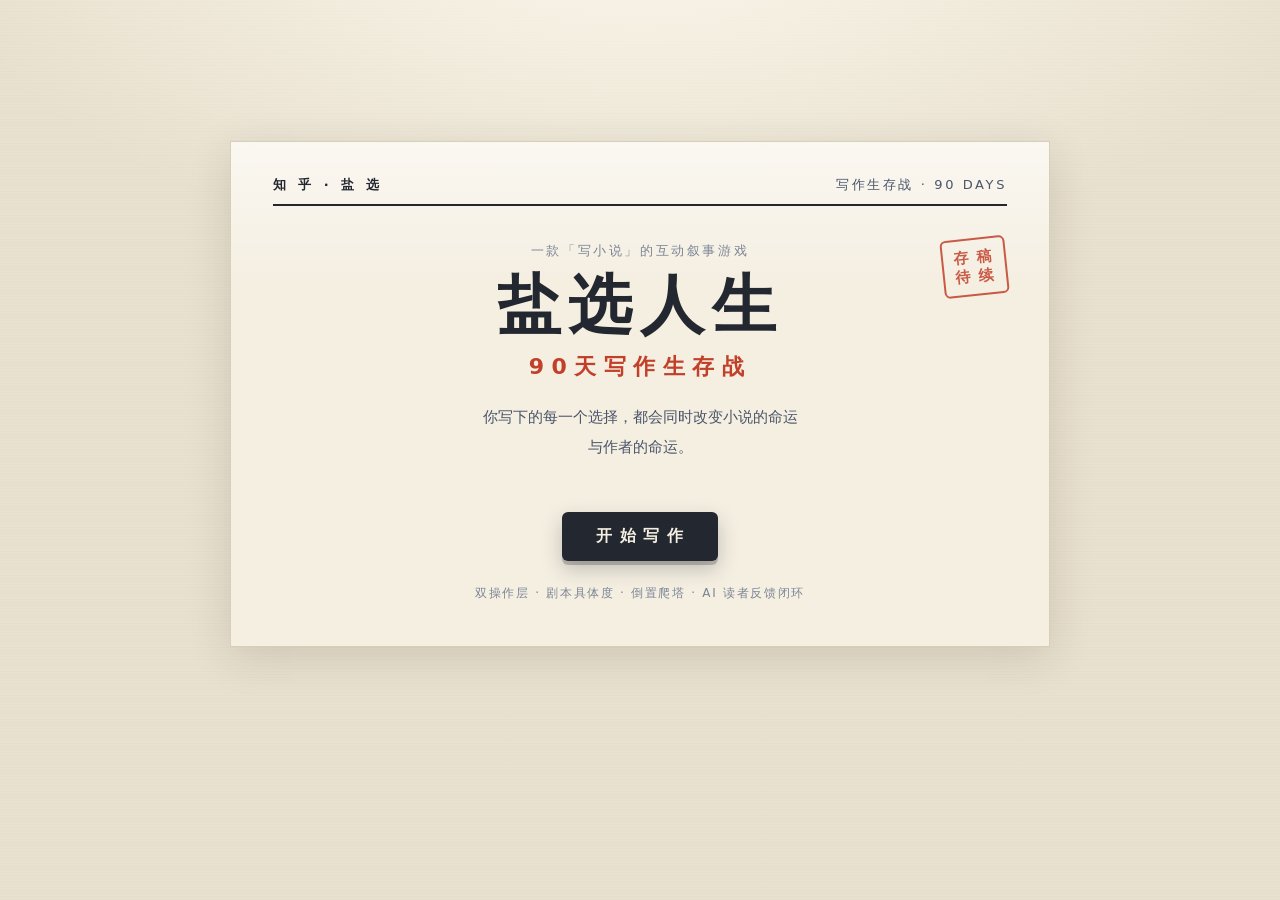
==== commit a4ce0e90: "feat: 丰富六类剧情叙事原子库，修复最终危机页选项配色" ====
--- a/index.html
+++ b/index.html
@@ -312,6 +312,12 @@
 .choice:hover{ background:rgba(255,255,255,.14); border-color:#ffd98a; }
 .choice-idx{ flex:0 0 auto; width:24px; height:24px; border-radius:50%; background:var(--red); color:#fff; display:flex; align-items:center; justify-content:center; font-size:12px; font-weight:800; }
 .stage-choices--final{ max-width:720px; margin:0 auto; }
+/* 最终危机页位于浅色背景，须覆盖 .choice 的浅色文字（原为深色章节场景设计），否则不可读 */
+.stage-choices--final .choice{
+  background:var(--paper); border:1px solid var(--line); color:var(--ink); box-shadow:var(--shadow);
+}
+.stage-choices--final .choice:hover{ background:#fff; border-color:var(--red); }
+.stage-choices--final .choice span:last-child{ color:var(--ink); }
 
 /* ---------- 手稿 ---------- */
 .manuscript{
@@ -417,7 +423,7 @@
 </head>
 <body>
 <div id="app"></div>
-<script>window.CONTENT = {"questions":{"questions":[{"id":"q01","title":"我丈夫失踪七天了，警察查不到他任何记录，可我的手机每天都会收到他发来的一条「我很好」。","genre":"悬疑反转","theme":"真相","hook":"凌晨两点，她第无数次点开那条短信，定位显示发送地在楼下那家早就不存在的便利店。","premise":"结婚三年的丈夫突然人间蒸发，警方却发现查无此人。主角一边应付调查，一边发现自己记忆里的婚姻细节与客观证据处处对不上。贯穿悬念：发短信的人到底是谁。","protagonist":{"role":"社区医院护士","want":"找回丈夫、弄清这段婚姻的真相","secret":"她有短暂失忆病史，不敢让警察知道"},"npc":[{"name":"陈铎","role":"失踪的丈夫","goal":"掩盖某个不愿被人知道的身份"},{"name":"周警官","role":"负责此案的警察","goal":"查清真相，也怀疑主角隐瞒了关键事实"},{"name":"林姨","role":"对门邻居","goal":"自保，对深夜的动静闭口不谈"}],"setting":"老城区临街的旧小区，楼下那家便利店三个月前已经搬空","mystery":"每天发来「我很好」的人，究竟是不是她的丈夫。"},{"id":"q02","title":"室友失踪一年后，我顶替她的身份找到了工作。现在，公司开始收到寄给「我」的恐吓信。","genre":"悬疑反转","theme":"牺牲","hook":"深夜的办公室，她坐在不属于自己的工位上，看到对面镜子里倒映出一双她从未见过的鞋。","premise":"主角为了活下去，顶替失踪室友的学历与身份进入一家公司，一年来相安无事。恐吓信出现后，她必须在「自首失去一切」和「继续扮演」之间做出选择。贯穿悬念：寄信的人对真正的「她」知道多少。","protagonist":{"role":"顶替室友身份的职场新人","want":"保住工作、摆脱威胁","secret":"她冒用室友身份，并且知道室友失踪的真正原因"},"npc":[{"name":"周乔","role":"失踪的室友","goal":"借主角之手完成一场复仇"},{"name":"冯敏","role":"人事主管","goal":"查明员工身份造假，保住自己的考核"},{"name":"老韩","role":"公司保安","goal":"拿钱办事，对夜间的异常保持沉默"}],"setting":"玻璃幕墙写字楼，加班到深夜的格子间与无人货梯","mystery":"寄恐吓信的人，是在威胁她，还是在提醒她「真正的自己」还活着。"},{"id":"q03","title":"结婚第七年，丈夫在微信里把我设成了「仅聊天」。我假装没看见，继续给他热了七年的饭。","genre":"都市情感","theme":"亲密关系","hook":"凌晨的厨房，她看着电饭煲上跳动的「保温」两个字，突然想起他们已经三个月没在餐桌上说过话了。","premise":"一对中年夫妻在无性、无话、无争吵的婚姻里各自维持体面。一次家庭聚会上的一个细节，让她意识到自己可能一直在替一段早已不存在的关系守夜。贯穿悬念：这段婚姻还有没有救，还是只剩惯性。","protagonist":{"role":"自由插画师","want":"找回被爱和被看见的感觉","secret":"她早就发现丈夫的冷暴力，却始终不敢提离婚"},"npc":[{"name":"江年","role":"丈夫","goal":"维持现状，逃避任何冲突和责任"},{"name":"陈秀芳","role":"婆婆","goal":"维护儿子的婚姻稳定，保全家族体面"},{"name":"苏青","role":"闺蜜","goal":"劝她离婚，说出自己看见的真相"}],"setting":"老小区带飘窗的厨房，与常年亮着灯却无人说话的客厅","mystery":"她把所有精力都投进这段关系，到底是在守婚姻，还是在守一个不肯醒来的自己。"},{"id":"q04","title":"离婚冷静期最后一天，我丈夫的初恋情人带着他的私生子，敲响了我家的门。","genre":"都市情感","theme":"现实困境","hook":"雨天的单元门口，那个孩子仰头看她，喊出了一声她等了十年都没等到的称呼。","premise":"濒临离婚的夫妻在冷静期最后一天，被丈夫的旧情人与私生子打破平静。主角既要面对财产与抚养权的现实谈判，也要处理被背叛十年的情感创伤。贯穿悬念：她会不会在最后一刻反悔。","protagonist":{"role":"小学教师","want":"拿到公平的财产分割并体面离开","secret":"她其实早就知道私生子的存在，一直忍到能多分财产"},"npc":[{"name":"陆远","role":"丈夫","goal":"争取复婚或尽可能保全财产"},{"name":"许薇","role":"丈夫的初恋","goal":"为孩子争一个名分和一份财产"},{"name":"阳阳","role":"无辜的私生子","goal":"被这个家接纳"}],"setting":"离婚冷静期期间的老房子，与民政局门口","mystery":"她忍了十年的秘密，究竟会成为谈判的筹码，还是压垮她自己的最后一根稻草。"},{"id":"q05","title":"领导当众说「女生就是干不了这行」。我沉默了一晚，第二天把三年前的方案甩在了他桌上。","genre":"女性成长","theme":"尊严","hook":"晨会上，她把那份被剽窃的方案拍到桌上，投影仪的光正好打在他额头上渗出的汗。","premise":"一名在男性主导行业里被反复打压、被剽窃成果的女性，决定不再隐忍，公开讨回署名权，代价是得罪整个圈子。贯穿悬念：这场反击会让她赢回尊严，还是彻底断送前程。","protagonist":{"role":"建筑设计师","want":"夺回署名、证明自己","secret":"三年前她曾为了保住工作，签过一份放弃署名的协议"},"npc":[{"name":"马志远","role":"剽窃她的领导","goal":"压下丑闻，保住自己的项目与地位"},{"name":"林一","role":"昔日同门、现同事","goal":"站队自保，不敢公开站她这边"},{"name":"顾总","role":"公司总监","goal":"把她当平息舆论的棋子，权衡利弊"}],"setting":"写字楼顶层会议室，与通宵改图的工位","mystery":"当她终于站出来的那一刻，真正要战胜的，可能不是那个剽窃者，而是那个习惯了沉默的自己。"},{"id":"q06","title":"32 岁被裁员那天，我在地铁里哭了十分钟，然后删掉了手机里所有「求内推」的聊天记录。","genre":"女性成长","theme":"现实困境","hook":"晚高峰的地铁里，她攥着那张离职证明，车厢摇晃时，眼泪正好滴在「乙方同意」四个字上。","premise":"大厂女员工在32岁遭遇裁员、婚姻压力与年龄焦虑的三重夹击，被迫重新定义自己。她要在一份稳定但屈就的工作与一次高风险创业之间做出选择。贯穿悬念：离开平台后，她到底还值什么。","protagonist":{"role":"被裁的互联网运营","want":"找到一份既不辜负自己又能养活自己的活法","secret":"她一直在偷偷给前同事的副业写稿，不敢公开"},"npc":[{"name":"赵一鸣","role":"丈夫","goal":"要她回归家庭，别再折腾"},{"name":"方怡","role":"创业合伙人、前同事","goal":"拉她入伙，共同赌一次"},{"name":"老周","role":"猎头","goal":"促成签约，赚取佣金"}],"setting":"地铁、出租屋与创业园的共享办公室","mystery":"当所有「稳定」的选项都被拿走，她敢不敢押注那个一直想做、却从不敢承认的自己。"},{"id":"q07","title":"我们村有个规矩：嫁进来的女人，头三年不能照后山的井。我嫁进来的第三年，井里浮起来一张和我一模一样的脸。","genre":"民俗怪谈","theme":"真相","hook":"农历十五，她第一次探头看那口井，月光下，水面那张脸对着她，慢慢张开了嘴。","premise":"远嫁进封闭山村的新娘，发现村里关于「井」的禁忌背后，藏着一桩被掩埋的旧案。她越接近真相，越分不清自己的记忆和「那个她」的记忆。贯穿悬念：井里的脸，到底是鬼，还是活着的真相。","protagonist":{"role":"远嫁进山村的城里媳妇","want":"揭开禁忌背后的真相、带自己离开","secret":"她三年前失忆过，缺失的记忆与这口井有关"},"npc":[{"name":"孙婆","role":"掌管村规的婆婆","goal":"守护井底的秘密，不许任何人靠近"},{"name":"大柱","role":"丈夫","goal":"让妻子安心留下，相信祖辈的规矩"},{"name":"顾医生","role":"村医","goal":"借主角之手翻出一桩旧案"}],"setting":"被雾罩住的山村、村口的老井与贴着符纸的祠堂","mystery":"那口被禁止照看的井，锁住的究竟是鬼，还是一段全村人都不肯承认的真相。"},{"id":"q08","title":"我们那儿有条规矩：家里出了「走阴人」，就得有人替他「守灯」。我守着守着，灯灭了，人却回来了。","genre":"民俗怪谈","theme":"牺牲","hook":"第七天夜里，油灯的火苗突然朝门口晃了一下，她回头，看见本该躺在床上的弟弟，正站在她身后。","premise":"主角替走阴的弟弟守灯，灯灭的那一刻，回来的「弟弟」却像换了个人。她必须在保住弟弟与认清真相之间，付出代价。贯穿悬念：回来的，到底还是不是她的弟弟。","protagonist":{"role":"替弟弟守灯的姐姐","want":"把弟弟找回来","secret":"当年是她亲手把弟弟推进了那条河"},"npc":[{"name":"阿生","role":"走阴归来的弟弟","goal":"完成一桩未竟之事"},{"name":"三叔公","role":"族长","goal":"维持村中秩序，掩盖旧俗与旧事"},{"name":"阿香","role":"邻家女孩","goal":"提醒主角，又害怕被牵连"}],"setting":"祠堂边供着长明灯的老屋，与终年不结冰的河","mystery":"灯灭人回，她要用什么代价，换回那个真正属于她的弟弟。"},{"id":"q09","title":"老板让我把同事的锅背下来，承诺下季度给我升职。我背了锅，升职名单上却没有我。","genre":"职场冲突","theme":"尊严","hook":"深夜的写字楼，她盯着升职公示里别人的名字，桌上那份「自愿承担」的说明还留着她的指纹。","premise":"主角被老板用升职画饼，替团队背下一次重大事故的责任。晋升落空后，她决定翻盘，却发现自己手里能用的证据，全是当年亲手交出去的。贯穿悬念：一个替人背锅的人，还能不能拿回自己的名字。","protagonist":{"role":"市场部经理","want":"洗清责任、夺回本该属于自己的晋升","secret":"她背锅时，悄悄留了一份能反杀的录音"},"npc":[{"name":"程总","role":"老板","goal":"让主角继续背锅，保护自己的亲信"},{"name":"郑启","role":"真正责任人、老板亲信","goal":"坐稳位置，不让真相浮出"},{"name":"小孟","role":"人事专员","goal":"明哲保身，只敢暗示真相"}],"setting":"写字楼的深夜工位、会议室与公司楼下便利店","mystery":"当她终于想摊牌时，那份反杀的证据，会不会反过来证明她才是从一开始就知情的人。"},{"id":"q10","title":"我们部门的「销冠」连续三年业绩第一，直到我整理报销单时，发现他的客户电话，全是空号。","genre":"职场冲突","theme":"真相","hook":"凌晨的档案室，她把那叠报销单摊开，一千多个「客户」号码里，没有一个能打通。","premise":"一名内勤员工发现公司的销冠长期伪造业绩、套取提成，而管理层对此心知肚明。揭发会得罪整个体系，沉默则意味着继续看同事故意做假。贯穿悬念：这套人人配合的骗局，最后会由谁买单。","protagonist":{"role":"财务内勤专员","want":"弄清真相并保住自己的饭碗","secret":"她早年也参与过一笔造假，只是金额小到无人追究"},"npc":[{"name":"老潘","role":"销冠","goal":"维持业绩神话，拉更多人下水"},{"name":"吴姐","role":"财务总监","goal":"掩盖部门漏洞，保住自己的位置"},{"name":"小陶","role":"新人","goal":"想举报又不敢，寻找靠山"}],"setting":"公司的报销流程，与堆积如山的档案室","mystery":"一个全公司心照不宣的假账，究竟谁是第一个说破的人，谁又是最后的替罪羊。"},{"id":"q11","title":"我是穿越到北宋末年的守城小卒，城破前夜，我认出那个每天给我盛粥的伙夫，就是二十年后殉国的名将。","genre":"历史脑洞","theme":"牺牲","hook":"腊月的城头，他端着那碗掺了沙子的粥，看着伙夫在火光里擦刀，忽然不知该不该开口。","premise":"主角穿越成北宋汴京沦陷前的一名小卒，认出身边伙夫是注定殉国的历史人物。救他会改变历史，不救则眼睁睁看他赴死。贯穿悬念：一个无名小卒的一次选择，能否撼动被写好的结局。","protagonist":{"role":"穿越成守城小卒的现代人","want":"在不改变大历史的前提下救下这个人","secret":"他来自未来，知道每个人的结局却不能说"},"npc":[{"name":"老范","role":"伙夫、未来的名将","goal":"守城，随时准备以身殉国"},{"name":"刘都头","role":"城头都头","goal":"守住城门、稳定军心"},{"name":"许主簿","role":"粮官","goal":"私吞军粮、保住性命"}],"setting":"汴京外城破败的城门，与风雪中的军营灶房","mystery":"当他知道历史必须发生，他会不会为了一个人的命，去赌整座城、乃至整个时代的命运。"},{"id":"q12","title":"穿越成和亲公主的侍女那天，我发现自己顶替的，是历史上那个「和亲之后再无音讯」的公主。","genre":"历史脑洞","theme":"亲密关系","hook":"出塞那日的风沙里，她替公主戴上那顶沉得压人的凤冠，铜镜里却映出公主对她笑了一下。","premise":"主角穿成和亲公主身边的侍女，发现真正的公主在出塞前夜消失了，自己被迫顶替公主的身份走向异族。她要在保全两国和平与活命之间，找到那个失踪的公主。贯穿悬念：消失的公主，究竟是不愿和亲，还是早就被人换走。","protagonist":{"role":"穿越成和亲侍女的现代人","want":"摆脱被顶替的命运、活下去","secret":"她穿来的那晚，亲眼看见公主消失，却不敢声张"},"npc":[{"name":"长乐","role":"真正的和亲公主","goal":"逃离和亲，另有所图"},{"name":"王使","role":"送亲礼官","goal":"完成和亲，维护国体"},{"name":"阿鲁","role":"异族来接亲的侍卫","goal":"识破身份，把人带走"}],"setting":"出塞的官道、驿站与和亲队伍的车帐","mystery":"当「公主」这个身份成了催命符，她是该逃，还是该顶着这张脸，替一个消失的人走完余生。"}]},"story":{"genres":{"悬疑反转":{"chapterGoals":["揭露一条关键线索","制造一次身份反转","让{npc}的动机暴露一半","埋下一处会被读者误解的伏笔","把嫌疑引向错误的方向","在结尾抛出新的不在场证明"],"scenes":[{"name":"深夜地铁末班车","desc":"空荡的车厢里，{protagonist}注意到对面乘客的鞋底沾着不属于这个季节的泥土","mood":"压抑"},{"name":"老旧派出所档案室","desc":"泛黄的卷宗堆到天花板，{protagonist}在最后一格翻出一页被撕掉一半的口供","mood":"凝重"},{"name":"雾中的江边栈道","desc":"能见度不足十米，{npc}的影子在雾里时隐时现，脚步声却始终停在原地","mood":"不安"},{"name":"写字楼天台的凌晨","desc":"城市的灯光在脚下铺开，{protagonist}的手机震了一下，屏幕亮起的是三年前的聊天记录","mood":"紧张"},{"name":"二手市场的旧相机摊","desc":"摊主指着一张照片说认识{protagonist}，而照片拍摄日期比案发还早两天","mood":"诡异"}],"decisions":[{"text":"当面质问{npc}的行踪","effect":{"heat":2,"quality":1,"energy":-1,"style":0,"sign":1},"consequence":"对方先是一愣，随即反问{protagonist}有什么证据，话题被轻巧地拨了回来"},{"text":"趁夜潜入{npc}的住处暗中翻找","effect":{"heat":1,"quality":2,"energy":-2,"style":0,"sign":0},"consequence":"在床头柜夹层摸到一把钥匙，形状正好对应{place}那扇从没人打开过的门"},{"text":"拨打报警电话，把掌握的线索交给警方","effect":{"heat":-1,"quality":1,"energy":0,"style":0,"sign":0},"consequence":"接线员记下了{protagonist}的陈述，可一句“证据不足”让所有努力悬在半空"},{"text":"设一个局，用假消息引真正的嫌疑人现身","effect":{"heat":3,"quality":1,"energy":-2,"style":-1,"sign":0},"consequence":"对方确实上钩了，可出现的却不止一个人，{npc2}的脸也出现在人群里"},{"text":"偷偷销毁那条对自己不利的旧记录","effect":{"heat":-2,"quality":-2,"energy":-1,"style":-2,"sign":-1},"consequence":"眼下是干净了，可{protagonist}知道自己从此也成了这桩案子里说不清的人"},{"text":"保持沉默，继续暗中观察{npc}的一举一动","effect":{"heat":0,"quality":2,"energy":0,"style":1,"sign":0},"consequence":"两天后，{npc}主动约{protagonist}喝茶，开口第一句就点破了{protagonist}在跟踪"},{"text":"用手里握着的秘密反过来要挟{npc}交代真相","effect":{"heat":2,"quality":-1,"energy":-1,"style":-3,"sign":-1},"consequence":"{npc}笑了，说这个秘密早在三年前就被{protagonist}自己写进了那篇没发表的日记"},{"text":"把调查进展写进章节，向读者征集细节","effect":{"heat":3,"quality":1,"energy":-1,"style":1,"sign":1},"consequence":"评论区有人补上了一条{protagonist}忽略的时间线，正好卡在{cliff}之前"}],"openings":["{protagonist}是在{place}见到{npc}之后，才第一次认真回想那个被所有人回避的夜晚。","报警记录显示{npc}那天并不在场，可{protagonist}手里的车票却印着对方的名字。","{goal}这件事，{protagonist}瞒了所有人三天，直到{npc}主动找上门。","如果早知道那张照片会引出{npc2}，{protagonist}宁可它永远留在{place}的抽屉里。","那天{place}下着雨，{protagonist}在监控录像里看到一个不可能出现的人。","所有人都说{npc}已经死了，除了{protagonist}——因为昨晚刚有人用{npc}的手机回了消息。"],"bodies":["{protagonist}把时间线铺在桌上，一笔一笔地核：案发当晚{npc}的票根、{npc2}的口供、还有那通只响了五秒的电话，三件事里至少有一件是假的。","{npc}没有正面回答，只是把一张皱巴巴的照片推到{protagonist}面前，说这就是当年{place}那场事故的全部真相。","监控里那个人影拐进巷子就消失了，{protagonist}追进去才发现那是一条死胡同，墙上只贴着一张新的寻人启事。","{protagonist}意识到自己一直把{npc}当嫌疑人，却从没想过，也许对方才是那个一直在保护{theme}的人。","真相像一块被反复擦写的黑板，{protagonist}每擦掉一层，底下露出的字就更陌生一点。","那晚{protagonist}假装离开，又折返回来，正好看见{npc2}把一袋东西塞进了{place}的垃圾桶。","手机震动了，是{npc}发来的：别查了，再查下去，你会变成下一个被写进{genre}故事的人。","{protagonist}终于明白，所谓{cliff}并不是巧合，而是有人从一开始就设计好的局。"],"cliffhangers":["就在{protagonist}以为抓到真凶的那一刻，手机收到一条定位，来源是{cliff}。","门开了，站在外面的，是和监控里一模一样的那张脸——可这个人三年前就死了。","证据袋里那枚指纹，比对结果指向{protagonist}自己。","{npc}凑到{protagonist}耳边说了一句：“那天晚上，动手的人其实是我，也是你。”","当{protagonist}终于拨通那个号码，接电话的人却在电话那头叫出了{protagonist}的真名。","所有人都离开后，{place}的监控画面里，又多出了一个和{protagonist}动作完全同步的影子。"]},"都市情感":{"chapterGoals":["让{npc}说出那句憋了很久的话","制造一次误会与澄清的拉扯","把过去一段旧账重新摆上台面","推进{protagonist}与{npc}之间的距离","用一件小事暴露两人关系的裂痕","在结尾留下一个无法回头的选择"],"scenes":[{"name":"深夜亮着灯的出租屋","desc":"两人合租的餐桌上摆着两副碗筷，一副还热着，一副从没动过","mood":"疲惫"},{"name":"地铁换乘站的扶梯","desc":"人潮把{protagonist}和{npc}冲散又聚拢，谁都没有先开口","mood":"疏离"},{"name":"老同学婚礼的角落","desc":"敬酒声里，{npc}的目光越过所有人，停在{protagonist}无名指上","mood":"酸涩"},{"name":"雨夜便利店的门口","desc":"一包没拆封的烟和一把忘带的伞，两个人隔着玻璃门僵持","mood":"僵持"},{"name":"出租房的旧沙发","desc":"沙发垫下还压着上一任租客留下的相框，照片里的人像极了{npc}","mood":"恍惚"}],"decisions":[{"text":"直接摊牌，把憋在心里的话一次说完","effect":{"heat":2,"quality":1,"energy":-1,"style":1,"sign":0},"consequence":"{npc}沉默了很久，最后只问了一句“你是什么时候开始这么想的”"},{"text":"用开玩笑的口吻试探{npc}的心意","effect":{"heat":1,"quality":0,"energy":0,"style":-1,"sign":0},"consequence":"玩笑话被当成真的，又没被当成真的，两个人之间的空气更僵了"},{"text":"借口加班回避和{npc}的独处","effect":{"heat":-1,"quality":-1,"energy":0,"style":-1,"sign":0},"consequence":"电梯门关上那刻，{protagonist}看见{npc}在楼道里站了很久"},{"text":"主动挽留，约{npc}好好谈一次","effect":{"heat":1,"quality":2,"energy":-1,"style":1,"sign":1},"consequence":"话说到一半，{npc2}的一通电话把两人又拽回了现实"},{"text":"收拾行李准备搬出这间{place}","effect":{"heat":0,"quality":1,"energy":-2,"style":1,"sign":0},"consequence":"箱子合上的声音很轻，却让{npc}第一次主动抓住了{protagonist}的手腕"},{"text":"把过去的旧账当面对质，问清当年的事","effect":{"heat":2,"quality":2,"energy":-1,"style":1,"sign":0},"consequence":"真相没有想象中那么不堪，却也没有想象中那么清白"},{"text":"向共同的朋友求助，让第三个人来调和","effect":{"heat":0,"quality":0,"energy":-1,"style":-1,"sign":0},"consequence":"朋友一句“你们俩就是嘴硬”，把最该由两人说的话替他们说了"},{"text":"把这段关系原样写进{genre}章节，用文字梳理自己","effect":{"heat":2,"quality":3,"energy":-1,"style":2,"sign":0},"consequence":"写着写着，{protagonist}发现{theme}的答案其实早就藏在自己笔下"}],"openings":["分手是{protagonist}提的，可三个月后的深夜，{npc}又出现在了{place}楼下。","两个人在同一张饭桌上住了五年，最近却连对方几点回家都不知道了。","{protagonist}一直以为{npc}不知道那件事，直到抽屉里多出一张写满日期的车票。","婚礼请柬寄来的那天，{protagonist}才想起，{npc}说过最重的一句话是“你别后悔”。","{place}的灯坏了半个月，{protagonist}和{npc}谁都没有提，也谁都没有修。","那晚{protagonist}喝多了，把{npc}的名字打成了通讯录里另一个人的备注。"],"bodies":["{protagonist}本来只想问一句“今天回来吃饭吗”，打出来又删掉，最后改成了一条群发的工作消息。","{npc}把热好的饭推到{protagonist}面前，说自己其实早就吃过了，可那副碗筷分明是刚摆上的。","两个人像陌生人一样客气，礼貌得让{protagonist}心里发慌，因为真正亲密过的人不该这么说话。","{protagonist}翻出手机里五年前的聊天记录，发现原来那些“以后再说”的事，后来真的再也没说过。","那天{protagonist}在医院走廊里等结果，脑子里闪过的第一个名字，还是{npc}。","争吵到了最后，谁都没提真正的原因，两个人都在为一件更久远的事找替罪羊。","{npc}说，我们不是不爱了，是太累了，累到连确认对方还在不在都省了。","{protagonist}终于明白，{theme}从来不是谁对谁错，而是两个人都害怕先开口。"],"cliffhangers":["{npc}把戒指盒子推过来，说：“要么戴上，要么这次真的算了。”","电梯门关上前，{protagonist}听见{npc}在身后小声说了三个字。","手机里那段没发出去的语音，是{npc}在{cliff}那晚录下的告别。","门铃响了，{protagonist}打开门，看见{npc}手里拖着一个行李箱，还有一句话。","婚礼进行到交换戒指，{protagonist}的手机突然亮起，来电显示是{npc}。","那晚之后，{place}的灯终于亮了，可坐在灯下的两个人中间，隔了一整段说没说完的话。"]},"女性成长":{"chapterGoals":["让{protagonist}拒绝一次不合理的安排","撕开一段被“为你好”包装的控制","让{protagonist}第一次为自己做决定","面对{npc}的贬低并重新评估自己","用一次小的成功重建信心","在结尾迈出离开{place}的第一步"],"scenes":[{"name":"加班的工位","desc":"凌晨两点，{protagonist}的桌角还压着一张写着“女孩子稳定就好”的便签","mood":"隐忍"},{"name":"父母家的老餐桌","desc":"一桌人热热闹闹，只有{protagonist}碗里的菜是别人替她夹好的","mood":"窒息"},{"name":"出租屋的化妆镜前","desc":"镜子里的人敷着面膜，眼里却像熬了整整一个通宵","mood":"疲惫"},{"name":"朋友的新工作室","desc":"墙上贴满她签下的项目，{protagonist}第一次觉得自己也可以伸手够一够","mood":"松动"},{"name":"深夜的空旷地铁","desc":"末班车上只剩{protagonist}一个，她终于不用对任何人解释去向","mood":"自由"}],"decisions":[{"text":"当面拒绝{npc}那句“为你好”的安排","effect":{"heat":2,"quality":2,"energy":-1,"style":2,"sign":0},"consequence":"饭桌安静了几秒，{npc}的表情僵住，却第一次没再替{protagonist}做决定"},{"text":"向信任的朋友倾诉，寻求一条出路","effect":{"heat":0,"quality":1,"energy":1,"style":1,"sign":0},"consequence":"朋友没有给答案，只把一张招生简章和一句“你想过吗”推到{protagonist}面前"},{"text":"在公开场合反击{npc}的贬低","effect":{"heat":3,"quality":0,"energy":-2,"style":1,"sign":-1},"consequence":"那一句反驳换来满场安静，也换来{npc}长达一周的冷脸"},{"text":"辞掉这份稳定但耗尽她的工作，自己单干","effect":{"heat":1,"quality":2,"energy":-2,"style":3,"sign":-1},"consequence":"少了工资，却多出了夜里能睡着的一整段时间"},{"text":"尝试和{npc}和解，把话说清楚","effect":{"heat":0,"quality":1,"energy":-1,"style":0,"sign":0},"consequence":"和解没有想象中圆满，{protagonist}至少确认了一件事：被理解不是前提"},{"text":"收拾东西离开{place}，去陌生的城市","effect":{"heat":2,"quality":2,"energy":-2,"style":3,"sign":0},"consequence":"高铁启动那刻，{protagonist}没哭，只是把手机里{npc}的备注改回了本名"},{"text":"报名课程，把一直想做却没做的事捡起来","effect":{"heat":0,"quality":3,"energy":-2,"style":2,"sign":1},"consequence":"第一份作业被老师打回，{protagonist}却第一次为“自己的东西”较起了真"},{"text":"在章节里写下自己的真实经历，借此重新审视{theme}","effect":{"heat":2,"quality":3,"energy":-1,"style":3,"sign":1},"consequence":"评论区很多人说感同身受，{protagonist}才发现原来不止自己一个人这样过"}],"openings":["三十岁生日那天，{protagonist}收到的最大一份“礼物”，是{npc}替她约好的一场相亲。","所有人都说{protagonist}活得体面，只有她自己知道，那件“体面”的外套是别人硬套上去的。","辞职信写了七遍，每一遍都在“稳定”两个字上卡住。","{protagonist}第一次对{npc}说“不”，是在{place}的饭桌上，话说完手还在抖。","镜子里的那个人越来越像{npc}口中“应该的样子”，{protagonist}突然有点认不出自己。","那天{protagonist}在{place}等了四十分钟，才发现自己在等的，是别人的一个肯定。"],"bodies":["{protagonist}学会了把“我应该”改成“我想要”，尽管每一次说出口，心里都像在拆一块积木。","{npc}还在用“我们都是为你好”开场，{protagonist}却第一次听出这句话背后藏着的控制。","她把从小到大别人替她做的选择列成一张表，发现那些“稳妥”里，没有一样是她自己点的头。","{protagonist}开始记账、存钱、学技能，每一笔都让她离那个“被安排的人生”远一点。","朋友问她怕不怕，{protagonist}说怕，但更怕十年后还在同一张饭桌上被夹菜。","那次小的成功没人鼓掌，{protagonist}却一个人在{place}的阳台上站了很久，第一次觉得脚下是实的。","她不再急着向{npc}证明什么，因为证明这件事本身，就是把定义自己的权力又交了出去。","{protagonist}明白，{theme}这条路没有捷径，但每一步都是她自己踩出来的。"],"cliffhangers":["{npc}把户口本拍在桌上：“你要走，就把这个也带走，从此别再回来。”","录取通知到的当天，{protagonist}却在医院拿到了另一张单子。","她把手机里所有“为你好”的消息一键清空，然后拨通了一个陌生城市的号码。","房子退了，行李寄了，{protagonist}最后看了一眼{place}，转身走进检票口。","那封迟到了十年的信被{protagonist}拆开，落款是{npc}，而内容只有一句话。","{protagonist}在{cliff}上写下第一行属于自己的字，笔尖却停在了半空。"]},"民俗怪谈":{"chapterGoals":["让{protagonist}接触到一条地方禁忌的源头","制造一次超自然现象的可疑证据","让{npc}讲出一个半真半假的旧俗","在结尾留下一个无法用科学解释的细节","让{protagonist}开始怀疑自己的记忆","把{place}的历史翻出一页"],"scenes":[{"name":"山坳里的老祠堂","desc":"牌位上落满灰，供桌上的香却还是热的，像刚刚有人来过","mood":"森然"},{"name":"村口的老槐树","desc":"树皮上刻满认不出的符号，{protagonist}数了数，正好比村子的户数多一个","mood":"诡异"},{"name":"塌了一半的土坯房","desc":"屋里的床铺叠得整整齐齐，灶台里却塞着没烧完的纸钱","mood":"阴冷"},{"name":"夜里的打谷场","desc":"月光下没有风，晒谷的竹席却一张张自己卷了起来","mood":"毛骨悚然"},{"name":"镇上的老照相馆","desc":"橱窗里那张泛黄的合影，站在最后排的人，脸上没有五官","mood":"压抑"}],"decisions":[{"text":"追查禁忌的源头，翻阅地方志和旧档案","effect":{"heat":1,"quality":3,"energy":-1,"style":1,"sign":0},"consequence":"卷宗里夹着一张{place}的地契，上面签的名字和{protagonist}一模一样"},{"text":"连夜收拾东西逃离{place}","effect":{"heat":1,"quality":-1,"energy":-2,"style":-1,"sign":0},"consequence":"车开出三里地又绕回原点，导航上{place}的名字始终显示在正前方"},{"text":"按{npc}的指点，补上那场没做完的祭祀","effect":{"heat":2,"quality":0,"energy":-2,"style":-2,"sign":0},"consequence":"香点着的那刻，{protagonist}听见身后传来一个和自己一样的脚步声"},{"text":"当众揭穿这是装神弄鬼","effect":{"heat":3,"quality":-1,"energy":-1,"style":1,"sign":-1},"consequence":"揭穿的话说到一半，{npc2}从人群里走出来，手里举着一件{protagonist}昨天才丢的东西"},{"text":"向村里最老的老人请教旧俗","effect":{"heat":0,"quality":2,"energy":0,"style":1,"sign":0},"consequence":"老人只说了一句“别问，问了你就算签了字”，就把门关上了"},{"text":"用手机拍下那些诡异的细节留作证据","effect":{"heat":2,"quality":1,"energy":0,"style":0,"sign":0},"consequence":"回放时，照片里的供桌旁多了一个人，而拍摄时{protagonist}明明独自在场"},{"text":"老老实实遵守那条“入夜不回头”的禁忌","effect":{"heat":0,"quality":1,"energy":0,"style":0,"sign":0},"consequence":"一路没回头，可{protagonist}始终觉得有只手就悬在自己后颈一尺的地方"},{"text":"把可疑的物证一把火烧掉，装作没看见","effect":{"heat":-1,"quality":-1,"energy":-1,"style":-2,"sign":-1},"consequence":"灰烬散开时，{protagonist}在火里看见{cliff}四个字一闪而过"}],"openings":["进村的第一晚，{npc}就警告{protagonist}：天黑以后，别回应任何叫自己名字的声音。","{protagonist}是被一阵唱戏声吵醒的，可{place}这地方，已经三十年没人搭过戏台了。","那口井是全村唯一的禁忌，而{protagonist}要找的人，据说就是掉进去之后消失的。","桌上多出一碗饭，没人认领，也没人敢倒掉。","{npc}说这是祖上传下来的规矩，{protagonist}却在老照片里看见，规矩上画着的正是自己的脸。","来之前{protagonist}只当{genre}是个传说，直到她在{place}看见了那条不该存在的路。"],"bodies":["{npc}压低声音说，那不是鬼，是{place}早年间欠下的一笔债，如今到了该还的人身上。","{protagonist}把白天拍的照片一张张放大，发现每张的边角都有半只不属于任何人的鞋印。","村里的老人说，{theme}这东西信则有，可{protagonist}发现自己越是不信，身边的事就越发真。","那晚{protagonist}在日记里记下时间，第二天翻看，却发现昨天的笔迹写的是今天才发生的事。","香烧得极快，三炷香在无风的屋里同时断掉，断口平整得像被刀切过。","{npc2}突然改口，说其实{protagonist}要找的人从没离开过，一直都在她身后。","{protagonist}终于想起，自己之所以来{place}，就是因为梦里那个反复出现的人说：回来把事办完。","一切线索都指向同一个结论：那场{cliff}，早在她出生前就已经写好了。"],"cliffhangers":["镜子里，{protagonist}看见自己身后的墙上，不知什么时候多出了一行红字。","鸡叫了，天却一直没亮，村里的人都说，这是{cliff}要来了。","那卷录像带的最后十秒里，出现了一个正在冲镜头笑的人，是{protagonist}自己。","{npc}转过头，用一种{protagonist}没听过的声音说：“你终于回来了。”","井盖在深夜自己移开了，{protagonist}蹲下去，听见井底传来她自己的声音在求救。","天快亮时，{protagonist}发现所有村民都站在{place}门口，面朝同一个方向，一动不动。"]},"职场冲突":{"chapterGoals":["让{protagonist}和{npc}为一次失误正面交锋","暴露一个被掩盖的项目问题","让{protagonist}在站队中被迫表态","用一封邮件引爆办公室矛盾","推进一次关键的绩效谈判","在结尾留下一个非走不可的选择"],"scenes":[{"name":"凌晨的工位","desc":"显示器还亮着，{protagonist}的键盘上压着一份被打回的方案，批注红得像判决","mood":"焦灼"},{"name":"会议室的长桌","desc":"十几个人的目光同时转向{protagonist}，没人接话，也没人替她解围","mood":"孤立"},{"name":"茶水间的角落","desc":"咖啡机嗡嗡响着，{npc}压低声音说了半句话，又在有人进来时笑着岔开","mood":"暗流"},{"name":"老板办公室门口","desc":"玻璃门里谈笑风生，门外的{protagonist}攥着的那份数据已经等了四十分钟","mood":"憋闷"},{"name":"下班后的写字楼大堂","desc":"打卡机已经安静下来，{protagonist}却听见楼上那间办公室的灯还亮着","mood":"疲惫"}],"decisions":[{"text":"在会上硬刚{npc}，把数据甩在桌上","effect":{"heat":2,"quality":1,"energy":-2,"style":1,"sign":0},"consequence":"全场安静了三秒，{npc}没接话，散会后却把{protagonist}叫进了小黑屋"},{"text":"先隐忍下来，把证据攒够了再动","effect":{"heat":0,"quality":2,"energy":0,"style":1,"sign":1},"consequence":"三个月后，{protagonist}手里已经有了一整条{npc}经手出错的记录链"},{"text":"公开站队支持{npc}，换一个安全位置","effect":{"heat":1,"quality":-1,"energy":-1,"style":-3,"sign":1},"consequence":"位置是稳了，可{protagonist}每次路过那位被排挤的同事，都不敢看对方眼睛"},{"text":"抢先一步把锅甩给团队里的{npc2}","effect":{"heat":2,"quality":-2,"energy":-1,"style":-3,"sign":-1},"consequence":"这关是过去了，可从那以后，再没人敢在{protagonist}的项目里说真话"},{"text":"越过{npc}，直接向更上层反映问题","effect":{"heat":1,"quality":1,"energy":-1,"style":1,"sign":-1},"consequence":"上头派人来查了，可查来查去，最后被问责的还是{protagonist}这个“不守规矩”的人"},{"text":"私下收集邮件和聊天记录，留作底牌","effect":{"heat":0,"quality":2,"energy":-1,"style":1,"sign":1},"consequence":"记录越攒越多，{protagonist}也越清醒地看见自己曾替谁背过多少黑锅"},{"text":"当着全组的面把误会一条条澄清","effect":{"heat":2,"quality":2,"energy":-1,"style":1,"sign":0},"consequence":"有人开始信了，也有人觉得{protagonist}小题大做，办公室裂成了两半"},{"text":"直接提离职，用离开换一份体面","effect":{"heat":1,"quality":1,"energy":0,"style":3,"sign":-1},"consequence":"走的那天没人送，{protagonist}却第一次觉得背上的东西轻了下来"}],"openings":["周报交上去的第十天，{protagonist}才发现，那个坑是{npc}早就挖好的。","领导在群里@了{protagonist}，让她“给个说法”，而原话明明是{npc}说的。","加薪名单里没有{protagonist}，可她的活，是组里最多的。","一场会开下来，{protagonist}成了唯一没说话的人，也成了唯一背锅的人。","那天{place}的电梯里，{npc}笑着说了句“辛苦”，转头就把{protagonist}的名字从名单上划掉。","{protagonist}本来只想安安分分做完这个项目，直到她看见了那份被改过的数据。"],"bodies":["{protagonist}把项目从一开始的邮件翻出来，一条条对齐，终于看清了{npc}是怎么把责任慢慢移到自己头上的。","会议上{npc}说话滴水不漏，{protagonist}却发现他每次提到关键数字，都会恰到好处地“记不清”。","她开始学会留痕：每一句口头交代，都补一封确认邮件；每一次改动，都截一张带时间的图。","有同事劝{protagonist}别较真，说公司里最不值钱的就是“对错”，{protagonist}听完没说话。","{npc2}悄悄给{protagonist}递了条消息，说这次的风向不对，让她别再往前冲。","{protagonist}终于明白，{theme}不是写进制度里的漂亮话，而是每个人在利益面前的真实选择。","那晚她删掉了写了一半的辞职信，决定先把这局棋下完。","考核表发下来，{protagonist}盯着“配合度”那一栏的分数，突然觉得一切都通了。"],"cliffhangers":["第二天早上，{protagonist}的工位上多了一份没署名的文件，是她本不该看到的东西。","领导把{npc}和{protagonist}一起叫进办公室，说：“你们俩，只能留一个。”","邮件点了发送的前一秒，{protagonist}发现收件人列表里，多了一个不该出现的人。","那个替{protagonist}说话的同事，第二天就提交了离职申请。","项目上线前夜，{npc}突然把最关键的那块责任，白纸黑字地推到了{protagonist}头上。","{protagonist}的手机亮了，是猎头发来的消息，而{place}这边，正等着她做最后的决定。"]},"历史脑洞":{"chapterGoals":["让{protagonist}改写一个关键的历史节点","制造一次古今信息的错位","让{npc}对{protagonist}的“预言”半信半疑","在结尾留下蝴蝶效应的第一波后果","让{protagonist}面临改变历史的道德拷问","把一段被正史省略的细节补出来"],"scenes":[{"name":"泛黄的驿馆","desc":"烛火摇曳，{protagonist}在纸窗上看见自己的影子多出了一顶官帽","mood":"恍惚"},{"name":"城门口的告示墙","desc":"告示上的年份和{protagonist}记得的史书相差了整整三年","mood":"错愕"},{"name":"深夜的书坊","desc":"{npc}把一卷密信塞进{protagonist}手里，说这是能改朝换代的半句话","mood":"紧绷"},{"name":"江上的小舟","desc":"一叶扁舟顺流而下，{protagonist}知道自己此去，可能再也回不到来的地方","mood":"苍凉"},{"name":"荒郊的古碑","desc":"碑文被风雨磨去大半，只剩最后一行，写着{protagonist}的名字","mood":"震撼"}],"decisions":[{"text":"用后世的知识改写这个关键节点","effect":{"heat":3,"quality":2,"energy":-2,"style":2,"sign":0},"consequence":"事情确实变了，可{protagonist}发现自己能记住的“历史”也开始跟着一块块模糊"},{"text":"向{npc}求证那件史书上没写的事","effect":{"heat":0,"quality":2,"energy":0,"style":1,"sign":0},"consequence":"{npc}盯着{protagonist}看了很久，问：“你到底是什么人，为何知道这些还没发生的事”"},{"text":"保守秘密，尽量不改变任何历史","effect":{"heat":-1,"quality":1,"energy":0,"style":1,"sign":0},"consequence":"{protagonist}刻意绕开所有大事，可她的存在本身，已经悄悄改变了几个人的命运"},{"text":"利用先知先觉为自己谋一条生路","effect":{"heat":2,"quality":-1,"energy":-1,"style":-3,"sign":0},"consequence":"路是走通了，可{protagonist}也成了局中人，再分不清自己是棋子还是棋手"},{"text":"销毁那件可能改写历史的物证","effect":{"heat":-1,"quality":-1,"energy":-1,"style":-1,"sign":0},"consequence":"火烧起来那刻，{protagonist}听见身后{npc}的声音冷了下去：“你果然不是这个朝代的人”"},{"text":"向关键人物发出警示，试图阻止一场灾祸","effect":{"heat":2,"quality":3,"energy":-2,"style":2,"sign":0},"consequence":"对方信了一半，也猜疑了一半，把{protagonist}当成细作关进了{place}"},{"text":"顺水推舟，让历史朝它“本该”的方向走","effect":{"heat":1,"quality":1,"energy":0,"style":-1,"sign":0},"consequence":"{protagonist}做了那个推手，却也在事成之后第一次做噩梦"},{"text":"袖手旁观，眼看着一切发生","effect":{"heat":-1,"quality":0,"energy":0,"style":0,"sign":0},"consequence":"什么都没做，可那场灾祸的名单里，多了一个{protagonist}本来认识的人"}],"openings":["{protagonist}醒来时，发现自己躺在{place}，而手机屏幕上显示的时间，是公元一千年前的某一天。","那卷史书上说，这段历史“语焉不详”，因为亲历的人都死在了同一年。","{npc}第一次见{protagonist}时，就笃定地说她“不像这个时代的人”。","一场梦把{protagonist}送回了过去，而梦里反复出现的，正是眼前这座城。","史官笔下只写了一句话的事，{protagonist}如今要亲眼看着它发生。","那枚玉佩是{protagonist}从现代带来的，可{place}的集市上，竟有人一眼认出了它。"],"bodies":["{protagonist}翻遍记忆里那点可怜的历史知识，才明白自己正站在一个“被后人一笔带过”的岔路口上。","{npc}半信半疑地听完{protagonist}的“预言”，最后说：“若真如你所言，那我今日就该杀你。”","她每改一个细节，{place}的天气、路人的话、甚至自己掌心的纹路，都会跟着起一点变化。","{protagonist}开始怀疑，自己究竟是来改变历史的，还是历史本来就需要她来补上这一笔。","那封密信里只有半句话，剩下的半句，{protagonist}却凭后世的记载补了出来。","她终于面对那个最难的问题：如果救了这个人，就会死更多人，那{theme}还值不值得坚持。","{npc2}在城楼下对{protagonist}喊：“你既知天命，为何还来蹚这趟浑水？”","史书上没写的真相，{protagonist}在亲眼看过之后，反而一个字都不愿再记下来。"],"cliffhangers":["那一晚之后，{protagonist}发现自己再也记不起现代的任何事了。","城门将闭，{npc}在火光里回头，对{protagonist}说：“记住，是你让我做的这个决定。”","史书在{protagonist}眼前浮现出新的一页，而页首写的，正是她自己的名字。","玉佩裂成两半的瞬间，{protagonist}听见两个时代的钟声同时在耳边响起。","那场本该死很多人的灾祸，如今名单上只剩一个名字，是{protagonist}的。","{protagonist}终于找到回去的路，却在迈出{place}前，被{cliff}拦住了去路。"]}},"crisis":{"complications":["编辑深夜来电，说数据如果三章内起不来，{protagonist}的连载会被直接下架，而{npc}的结局线还没写完。","评论区被价值观审判者屠版，{route}路线引来的争议正把{theme}这个话题顶向不可控的方向。","连续熬夜让{protagonist}在章节里写错了关键伏笔，被剧情分析帝截图挂了出来。","{npc}这个角色在读者投票里人气爆了，可{protagonist}原定让他下线的那场戏，就在{cliff}之后。","签约合同摆在桌上，条款里有一条，要求{protagonist}把{genre}改写成更讨喜的走向。","大纲彻底失控，前三章的伏笔和后三章的结局已经对不上了，{protagonist}必须在{place}里重做决定。"],"finalChoices":[{"text":"按编辑的要求改结局，换来签约","effect":{"heat":3,"quality":-2,"energy":-2,"style":-4,"sign":3},"consequence":"{protagonist}把{cliff}改成了读者想看的团圆，签了字，却把{npc}最真实的结局藏进了废稿里"},{"text":"坚持原定结局，拒绝迎合","effect":{"heat":-2,"quality":3,"energy":0,"style":4,"sign":-2},"consequence":"数据应声下跌，可{protagonist}把{theme}写到了最后，一个字都没改"},{"text":"用一次疯狂更新博一把流量","effect":{"heat":3,"quality":-1,"energy":-3,"style":-2,"sign":1},"consequence":"三章连更把热度顶了上去，{protagonist}却在电脑前睡着了，醒来时手指还在键盘上"},{"text":"停更一天，把大纲重新理顺再写","effect":{"heat":-2,"quality":3,"energy":1,"style":2,"sign":1},"consequence":"这一天让{protagonist}找回了故事的骨架，代价是流失了一批等不起的读者"}]}},"readers":{"readers":[{"id":"催更党","persona":"每天刷新评论区、把追更当闹钟的资深催更人，只认更新速度，不认拖更理由。","weight":1.4,"templates":["卡在「{cliff}」这里就断了？{decision}之后到底发生了什么，你倒是往下写啊，今晚能更吗？","本章目标不是{goal}吗？我看刚铺了个头就收尾了，作者你断章的手艺到底跟谁学的。","{protagonist}刚走到{place}这一步就没了，你这个{cliff}卡得我整宿睡不着，明早不更我就取关。"]},{"id":"杠精","persona":"以挑逻辑漏洞为乐的理性读者，凡事要证据，最烦作者用「剧情需要」四个字糊弄人。","weight":1,"templates":["说不过去。上一章{protagonist}还被困在{place}，这一章{decision}就直接脱身了？中间的过程你交代了吗，别拿「剧情需要」打发我。","{goal}这个目标立得住吗？{npc}的动机前面根本没埋，这一章突然跳出来配合，就是硬凑。","你写{cliff}的时候埋的那条线索，跟{decision}对不上号，作者自己怕是都忘了自己挖过坑。","逻辑硬伤：{protagonist}既然已经摸到{cliff}这条线，为什么还要走{route}这种绕远的路？给个说得通的理由。"]},{"id":"剧情分析帝","persona":"逐章做笔记、专门回看伏笔的结构控，喜欢晒推理过程并预测走向。","weight":1.2,"templates":["注意到没有，{goal}这章反复提了{place}里的那个细节，我赌它在{cliff}之前会被回收，作者这是在铺长线。","结合前几章，{decision}这个选择其实早就被{cliff}暗示过了——{npc}当时那句不是废话，是伏笔。","本章明面上写的是{goal}，实际推进的是{theme}这条暗线。{protagonist}在{place}的每个动作都在为{cliff}做铺垫，值得回看。","如果作者走的是{route}，那{decision}大概率要翻车；但要是敢反着写，{cliff}就成了全篇最高能的点。"]},{"id":"代入型读者","persona":"把主角处境当自己人生照镜子的感性读者，动辄在评论区写小作文。","weight":1.1,"templates":["看到{protagonist}在{place}做出{decision}，我想起自己当年也是这么硬撑。{theme}这东西，真落到自己头上才知道有多沉。","谁没经历过{goal}这种怎么选都亏的时刻？我当年选错了，到现在想起来还疼，作者写得比我经历过的还像真的。","{cliff}那一幕我看哭了。{protagonist}明明可以走{route}这条轻松的路，偏要自己扛，现实里我也是这种人。"]},{"id":"CP党","persona":"眼里只有感情线的显微镜读者，任何互动都能读出糖，最怕作者发刀。","weight":1.3,"templates":["{protagonist}在{place}选了{decision}，第一反应是护着{npc}？这还不算真的什么才算，我宣布这对锁死了。","别以为我没看见，{npc}和{npc2}在{goal}这场戏里的眼神，作者你就算走{route}也别拆我这对。","剧情我不管，就问一句：{decision}之后{npc}对{protagonist}说的那句话，是不是在暗示他俩还有旧账？是我就追到底。","本章唯一的糖在{cliff}前面——{protagonist}回头看{npc}的那一眼，作者你最好别给我发刀。"]},{"id":"价值观审判者","persona":"带着道德标尺逐句审查的读者，对主角选择有强烈立场，爱发长评挂人。","weight":0.9,"templates":["{decision}这个选择，作者是认真的吗？为了{goal}就可以牺牲{npc}？这条线再写下去，价值观上我没法站你。","{protagonist}走{route}这条路本身就有问题，用「{theme}」给越界行为洗白，这种写法很危险。","我理解{goal}，但{decision}已经越过了底线。如果下一章{cliff}敢顺着洗，我会写长评把这篇挂出来。","有人觉得这是{theme}，我看是道德滑坡。{protagonist}在{place}对{npc}做的事，不该被一句轻描淡写带过去。"]},{"id":"真爱读者","persona":"从开篇追到现在的少数死忠，能读懂作者用意，温和但有自己的坚持。","weight":0.7,"templates":["别人在吵{decision}对不对，我只想说：谢谢你没把{goal}写成一个爽点，而是写出了{theme}本该有的分量。","这一章的{cliff}处理得很克制，没有急着反转，反而把{protagonist}在{place}的那种疲惫写透了，这才是我想看的东西。","我懂你为什么要让{protagonist}走{route}，哪怕热度不高，作品的内核没散，我会一直看到最后。","别被评论带偏。{goal}这章的情绪是准的，{decision}这个选择放在人物逻辑里完全成立，继续按你的想法写。"]}]},"editor":{"intro":"我是你的盐选编辑。{genre}这个赛道从来不缺会写的人，缺的是能把读者按在屏幕前三章的人。你的{theme}底子不差，但数据不会骗人：留不住前三章，后面写得再好也没人看见。从今天起，我提的要求会作为下一章的硬约束落到你头上；你可以不同意，但请用数据和成稿说服我，别用情绪。","demands":[{"id":"d1","stage":"起步期","condition":{"heat":{"lt":40}},"text":"新号最忌讳慢热。你前三章的{place}还停在交代背景，冲突全是往后再说，但读者只会用三章决定留不留。","constraint":"下一章把{protagonist}和{npc}的冲突直接放到台面上，让{goal}变成当章必须二选一的事，不许再铺垫。","effect":{"sign":1,"style":0}},{"id":"d2","stage":"起步期","text":"推荐位不会雨露均沾，但更新节奏是你能完全自己控制的变量。断更一天，后台的完读曲线就掉给你看。","constraint":"连续三章保持固定时间发布，禁止跳章；哪怕篇幅缩短，也要让读者形成到点回来追更的习惯。","effect":{"sign":1,"style":0}},{"id":"d3","stage":"增长期","condition":{"heat":{"gt":50}},"text":"后台显示，涨粉最快的章节有个共同点：{protagonist}把憋着的一口气当场还了回去。读者追的是反击，不是隐忍到底。","constraint":"下一章给{protagonist}安排一次能被读者清晰感知的反击，让{decision}在当章就兑现成看得见的回报。","effect":{"sign":1,"style":-1}},{"id":"d4","stage":"增长期","condition":{"sign":{"lt":40}},"text":"{npc}和{npc2}只要同框，互动率和评论数就明显高一截。感情线不是灌水，是给读者一个明天还想回来的理由。","constraint":"在不破坏主线的前提下，给{protagonist}与{npc}写一场有张力的私人互动，并留一句能被评论区反复讨论的关系悬念。","effect":{"sign":1,"style":-1}},{"id":"d5","stage":"危机期","condition":{"heat":{"gt":70}},"text":"你最近的设定开始踩平台的线了。热度是流量给的，风险最后是你一个人扛；{genre}的规矩是能出圈，不能出格。","constraint":"下一章把最尖锐的价值观对抗改写成处境与选择的对抗，保留冲突强度，去掉会引火烧身的那根刺。","effect":{"sign":1,"style":-1}},{"id":"d6","stage":"危机期","condition":{"energy":{"lt":40}},"text":"我知道你现在是靠意志力在撑，但断更等于把位置让给同行；读者能原谅短，不能原谅没有。","constraint":"接下来三章缩短篇幅、固定更新时间，把不断更排到写得更长前面，宁可少写，不可断供。","effect":{"sign":1,"style":0}},{"id":"d7","stage":"危机期","condition":{"quality":{"lt":50}},"text":"你的伏笔已经埋得比能收的线还多，这是大纲失控的信号。现在不砍，{theme}这条主线会被支线拖散。","constraint":"下一章前先砍掉一条无法自圆其说的支线，把它并进主线，保证每一个抛出去的钩子都有回收计划。","effect":{"sign":0,"style":1}},{"id":"d8","stage":"收束期","text":"结局决定这部作品是被读完，还是被转发。别再想讨好所有人，你要的是最后一个能被截屏、被引用、被记住的段落。","constraint":"结局必须回收{theme}，让{protagonist}做一个不可逆的选择，并写出一个能单独传播、呼应{cliff}的收尾句。","effect":{"sign":1,"style":0}},{"id":"d9","stage":"收束期","condition":{"sign":{"gt":50}},"text":"第0天的签约评估就快到了。你现在{route}这条道走得不错，但平台签的是可复制的能力，不是这一次的运气。","constraint":"在结局里把作品的类型卖点和目标读者讲明白，让收束稳稳落在{genre}读者的完读预期上。","effect":{"sign":1,"style":-1}},{"id":"d10","stage":"收束期","condition":{"heat":{"gt":60}},"text":"收尾阶段最怕结局翻车，一句越界的收束能毁掉前面八十天。把最后的情绪落点留在读者能安全转发的位置上。","constraint":"结局的表达收敛在安全区间内，用{theme}的普世情感收口，避免在最后一段引爆可被截图的价值观争议。","effect":{"sign":1,"style":-1}}]},"endings":{"endings":[{"id":"盐选签约作者","title":"盐选签约作者","subtitle":"你把热爱做成了生计，也把生计守成了体面。","condition":{"heat":{"gte":70},"quality":{"gte":60},"sign":{"gte":60}},"priority":70,"default":false,"archive":{"verdict":"热度、质量和商业判断没有哪一项拖了后腿，你在流量与表达之间找到了那条最难走的平衡线——这不是运气，是九十天里每一次克制换来的复利。","styleLine":"作者风格没有被数据稀释，反而在长期连载中沉淀出了清晰的辨识度。","traits":["长期主义","商业自洽","表达稳定"],"afterword":"签约那天我反复看后台那条站内信，没有想象中的狂喜，只有一种终于的踏实。这九十天里{protagonist}在{place}替我完成了{goal}，而我在作者席上学会了一件事：{route}从来不是捷径，是把{theme}讲到底的耐心。"},"cover":{"title":"没有终点的答案","tagline":"一部把{genre}写进现实肌理的作品","spine":"把热爱写成生计的人"}},{"id":"爆款制造机","title":"爆款制造机","subtitle":"你摸清了流量的开关，却有点认不出自己了。","condition":{"heat":{"gte":85}},"priority":65,"default":false,"archive":{"verdict":"你的热度曲线几乎垂直，每一次更新都能踩中公众情绪；可站在数据最高点回头看，最初想写的那个{theme}，已经被改写成读者想看的形状。","styleLine":"作者风格显著向平台口味漂移，辨识度让位给了可复制性。","traits":["流量嗅觉","更新机器","风格漂移"],"afterword":"我成了后台数字最漂亮的那种作者，评论区每天都有人卡在{cliff}喊快更，可{protagonist}偶尔会问我：{decision}真的对吗？我答不上来。{route}给了我想要的关注，也拿走了一部分我真正想写的{theme}。"},"cover":{"title":"热搜上的那盏灯","tagline":"十万人追更的{genre}，只有一个人知道它偏离了哪","spine":"被流量选中的人"}},{"id":"坚持表达者","title":"坚持表达者","subtitle":"没有爆，但没有一处对不起自己。","condition":{"quality":{"gte":80},"heat":{"gte":20}},"priority":60,"default":false,"archive":{"verdict":"你没有等到那个十万加，却把伏笔、人物和主题收束得严丝合缝。那些真正读进去的读者会记得这部作品很久，这种被少数人真正读懂，是数据给不了的回报。","styleLine":"作者风格高度完整且自洽，几乎没有向外界噪声妥协的痕迹。","traits":["完整表达","慢热积累","忠于主题"],"afterword":"最后一章发出去，阅读数没有奇迹，但有人在评论区写了几百字的长评，把{protagonist}和{npc}在{place}的每一次选择都读明白了。那一刻我确信，{theme}值得我用九十天去写，哪怕{route}注定不是热闹的那条。"},"cover":{"title":"慢热的来处","tagline":"写给那些愿意等一个答案的读者","spine":"没有爆，但完整"}},{"id":"争议作家","title":"争议作家","subtitle":"你被很多人骂，也被更多人看见了。","condition":{"heat":{"gte":70},"quality":{"gte":50}},"priority":55,"default":false,"archive":{"verdict":"你选择了{theme}里最不讨喜的那部分真相，于是作品出圈的同时也成了靶子；热度是真金白银，代价是舆论场的每一次争吵，都会先烧到你身上。","styleLine":"作者风格锋利且不愿回避冲突，道德灰度的处理既是辨识度也是风险源。","traits":["题材锋利","舆论中心","不回避争议"],"afterword":"那段时间我不敢点开后台，每次都是几千条立场分明的争吵。有人骂我把{protagonist}写得太坏，也有人谢我敢写。我后来想明白了：{decision}引起的骂声，恰恰说明它戳中了什么。{route}让我出圈，也让我学会为每一个字负责。"},"cover":{"title":"灰色地带的证人","tagline":"一部让评论区吵成两半的{genre}","spine":"争议即存在"}},{"id":"高产但疲惫的作者","title":"高产但疲惫的作者","subtitle":"你交出了完整的连载，也交出了自己的睡眠。","condition":{"heat":{"gte":60},"sign":{"gte":55}},"priority":50,"default":false,"archive":{"verdict":"你用近乎透支的方式守住了更新和热度，作品按时完结、商业上也算体面；可九十天结束后你才发现，把高产当成唯一锚点，迟早会让写作这件事反过来吞噬你。","styleLine":"作者风格在高速运转中趋于套路化，产量压过了打磨。","traits":["更新机器","精力透支","稳定交付"],"afterword":"完结那天我关掉电脑，睡了整整一天。这九十天里我几乎没离开过{place}，连{protagonist}在结尾的{decision}都是我在凌晨三点半写下的。{route}教会我一件事：能写完是一种能力，能长久地写下去，是另一种能力。"},"cover":{"title":"凌晨三点的更新","tagline":"日更九十天的代价，写在了最后一行","spine":"写完了，也写空了"}},{"id":"AI依赖者","title":"AI依赖者","subtitle":"作品完成了，可握笔的那只手已经不是你的。","condition":{"heat":{"gte":40},"sign":{"gte":40}},"priority":45,"default":false,"archive":{"verdict":"连载顺利收官，数据也算稳定，但只有你自己知道：后来的章节里，人物走向、节奏乃至主题，越来越由那个共创助手替你决定，你成了自己作品的第一名校对。","styleLine":"作者风格被AI逐渐接管，文本平滑了，棱角和真问题也随之消失。","traits":["效率优先","让渡控制","依赖共创"],"afterword":"到中期之后，我几乎不再亲自设计{protagonist}的{decision}，而是让AI续写，我再顺一遍。完结那天我重读全文，发现很多段落写得很好，只是不太像我。{route}本是为了省时间，最后却把我从故事里省了出去。"},"cover":{"title":"代笔","tagline":"一部写完了却找不到作者的{genre}","spine":"谁在写这个故事"}},{"id":"未签约但留下作品的人","title":"未签约但留下作品的人","subtitle":"商业上没有奇迹，但你写下了一本真正想写的书。","priority":0,"default":true,"archive":{"verdict":"站内信没有等来签约，数据也说不上漂亮，但你把{theme}完整地写了出来——这部作品也许永远挤不进榜单，却是你九十天里最诚实的自证。","styleLine":"作者风格高度个人化，未被商业逻辑驯化，因此珍贵，也因此小众。","traits":["诚实写作","拒绝驯化","作品本位"],"afterword":"没有签约，没有爆款，只有一部完整的、我愿意署名的作品。{protagonist}在{place}走完了他的路，我也在自己的写作里走完了这一段。{route}没给我任何现实回报，但它让我第一次确认：我想写的东西，本身就值得被写完。"},"cover":{"title":"无人问津的自白","tagline":"写给未来的、可能只有几个人读完的故事","spine":"没签约，但有作品"}}]},"events":{"events":[{"id":"ev1","name":"角色失控","desc":"写到关键处，{protagonist}在{place}做出的选择与你预设的{goal}完全相悖，人物自己「活」了过来，剧情脱离大纲。","effect":{"heat":1,"quality":2,"energy":-2,"sign":0,"style":2},"comment":"作者是不是也控不住{protagonist}了？{decision}这个选择根本不符合他前面的人设，但莫名觉得比原计划更真实。"},{"id":"ev2","name":"角色失控","desc":"{npc}的戏份失控膨胀，连续几章抢走了{protagonist}的主线，读者只关心配角的感情线。","effect":{"heat":2,"quality":-2,"energy":-1,"sign":0,"style":-3},"comment":"能不能别写{protagonist}了，我想看{npc}和{npc2}的对手戏，谁还在乎主线。"},{"id":"ev3","name":"伏笔暴露","desc":"有读者把你埋了三章的{cliff}伏笔截图挂出，推理帖把结局猜得八九不离十。","effect":{"heat":1,"quality":-1,"energy":-1,"sign":0,"style":0},"comment":"第4章{place}那个细节早就明示了，作者这伏笔埋得太浅，反转没悬念了。"},{"id":"ev4","name":"伏笔暴露","desc":"你为制造反转临时改线，结果{theme}这条伏笔与前面的时间线互相矛盾，被剧情分析党逐条挑出。","effect":{"heat":-1,"quality":-3,"energy":-1,"sign":-1,"style":0},"comment":"第2章{decision}发生在周三，怎么第7章又变成周末了？这个坑作者自己都没圆上。"},{"id":"ev5","name":"评论出圈","desc":"一条关于{theme}的读者评论被截到站外疯传，无数陌生人涌进来催更，还顺带考古你的旧回答。","effect":{"heat":3,"quality":0,"energy":-1,"sign":2,"style":0},"comment":"从热榜来的，就想问{protagonist}最后到底选没选{decision}？"},{"id":"ev6","name":"评论出圈","desc":"一条指责你在{genre}里「三观不正」的评论被顶上热榜，路人下场站队，评论区吵成两派。","effect":{"heat":3,"quality":-1,"energy":-2,"sign":-2,"style":-2},"comment":"写{theme}能不能别这么冷血？作者把自己的价值观藏进{protagonist}里了。"},{"id":"ev7","name":"旧文翻红","desc":"你早期一篇写{genre}的旧回答因为新章节爆火被翻了出来，涨粉的同时也被拿来和你现在的文风做对比。","effect":{"heat":2,"quality":0,"energy":-1,"sign":1,"style":0},"comment":"翻完作者旧文发现，原来{protagonist}这个设定他早就在写，老粉了。"},{"id":"ev8","name":"旧文翻红","desc":"一篇你早年写的、立场含糊的旧文被翻出，有人指控你「自己抄自己」，节奏带到了新连载下面。","effect":{"heat":2,"quality":0,"energy":-2,"sign":-2,"style":-1},"comment":"作者三年前就写过一模一样的{decision}桥段，这是复读自己还是真没活了？"}]}};</script>
+<script>window.CONTENT = {"questions":{"questions":[{"id":"q01","title":"我丈夫失踪七天了，警察查不到他任何记录，可我的手机每天都会收到他发来的一条「我很好」。","genre":"悬疑反转","theme":"真相","hook":"凌晨两点，她第无数次点开那条短信，定位显示发送地在楼下那家早就不存在的便利店。","premise":"结婚三年的丈夫突然人间蒸发，警方却发现查无此人。主角一边应付调查，一边发现自己记忆里的婚姻细节与客观证据处处对不上。贯穿悬念：发短信的人到底是谁。","protagonist":{"role":"社区医院护士","want":"找回丈夫、弄清这段婚姻的真相","secret":"她有短暂失忆病史，不敢让警察知道"},"npc":[{"name":"陈铎","role":"失踪的丈夫","goal":"掩盖某个不愿被人知道的身份"},{"name":"周警官","role":"负责此案的警察","goal":"查清真相，也怀疑主角隐瞒了关键事实"},{"name":"林姨","role":"对门邻居","goal":"自保，对深夜的动静闭口不谈"}],"setting":"老城区临街的旧小区，楼下那家便利店三个月前已经搬空","mystery":"每天发来「我很好」的人，究竟是不是她的丈夫。"},{"id":"q02","title":"室友失踪一年后，我顶替她的身份找到了工作。现在，公司开始收到寄给「我」的恐吓信。","genre":"悬疑反转","theme":"牺牲","hook":"深夜的办公室，她坐在不属于自己的工位上，看到对面镜子里倒映出一双她从未见过的鞋。","premise":"主角为了活下去，顶替失踪室友的学历与身份进入一家公司，一年来相安无事。恐吓信出现后，她必须在「自首失去一切」和「继续扮演」之间做出选择。贯穿悬念：寄信的人对真正的「她」知道多少。","protagonist":{"role":"顶替室友身份的职场新人","want":"保住工作、摆脱威胁","secret":"她冒用室友身份，并且知道室友失踪的真正原因"},"npc":[{"name":"周乔","role":"失踪的室友","goal":"借主角之手完成一场复仇"},{"name":"冯敏","role":"人事主管","goal":"查明员工身份造假，保住自己的考核"},{"name":"老韩","role":"公司保安","goal":"拿钱办事，对夜间的异常保持沉默"}],"setting":"玻璃幕墙写字楼，加班到深夜的格子间与无人货梯","mystery":"寄恐吓信的人，是在威胁她，还是在提醒她「真正的自己」还活着。"},{"id":"q03","title":"结婚第七年，丈夫在微信里把我设成了「仅聊天」。我假装没看见，继续给他热了七年的饭。","genre":"都市情感","theme":"亲密关系","hook":"凌晨的厨房，她看着电饭煲上跳动的「保温」两个字，突然想起他们已经三个月没在餐桌上说过话了。","premise":"一对中年夫妻在无性、无话、无争吵的婚姻里各自维持体面。一次家庭聚会上的一个细节，让她意识到自己可能一直在替一段早已不存在的关系守夜。贯穿悬念：这段婚姻还有没有救，还是只剩惯性。","protagonist":{"role":"自由插画师","want":"找回被爱和被看见的感觉","secret":"她早就发现丈夫的冷暴力，却始终不敢提离婚"},"npc":[{"name":"江年","role":"丈夫","goal":"维持现状，逃避任何冲突和责任"},{"name":"陈秀芳","role":"婆婆","goal":"维护儿子的婚姻稳定，保全家族体面"},{"name":"苏青","role":"闺蜜","goal":"劝她离婚，说出自己看见的真相"}],"setting":"老小区带飘窗的厨房，与常年亮着灯却无人说话的客厅","mystery":"她把所有精力都投进这段关系，到底是在守婚姻，还是在守一个不肯醒来的自己。"},{"id":"q04","title":"离婚冷静期最后一天，我丈夫的初恋情人带着他的私生子，敲响了我家的门。","genre":"都市情感","theme":"现实困境","hook":"雨天的单元门口，那个孩子仰头看她，喊出了一声她等了十年都没等到的称呼。","premise":"濒临离婚的夫妻在冷静期最后一天，被丈夫的旧情人与私生子打破平静。主角既要面对财产与抚养权的现实谈判，也要处理被背叛十年的情感创伤。贯穿悬念：她会不会在最后一刻反悔。","protagonist":{"role":"小学教师","want":"拿到公平的财产分割并体面离开","secret":"她其实早就知道私生子的存在，一直忍到能多分财产"},"npc":[{"name":"陆远","role":"丈夫","goal":"争取复婚或尽可能保全财产"},{"name":"许薇","role":"丈夫的初恋","goal":"为孩子争一个名分和一份财产"},{"name":"阳阳","role":"无辜的私生子","goal":"被这个家接纳"}],"setting":"离婚冷静期期间的老房子，与民政局门口","mystery":"她忍了十年的秘密，究竟会成为谈判的筹码，还是压垮她自己的最后一根稻草。"},{"id":"q05","title":"领导当众说「女生就是干不了这行」。我沉默了一晚，第二天把三年前的方案甩在了他桌上。","genre":"女性成长","theme":"尊严","hook":"晨会上，她把那份被剽窃的方案拍到桌上，投影仪的光正好打在他额头上渗出的汗。","premise":"一名在男性主导行业里被反复打压、被剽窃成果的女性，决定不再隐忍，公开讨回署名权，代价是得罪整个圈子。贯穿悬念：这场反击会让她赢回尊严，还是彻底断送前程。","protagonist":{"role":"建筑设计师","want":"夺回署名、证明自己","secret":"三年前她曾为了保住工作，签过一份放弃署名的协议"},"npc":[{"name":"马志远","role":"剽窃她的领导","goal":"压下丑闻，保住自己的项目与地位"},{"name":"林一","role":"昔日同门、现同事","goal":"站队自保，不敢公开站她这边"},{"name":"顾总","role":"公司总监","goal":"把她当平息舆论的棋子，权衡利弊"}],"setting":"写字楼顶层会议室，与通宵改图的工位","mystery":"当她终于站出来的那一刻，真正要战胜的，可能不是那个剽窃者，而是那个习惯了沉默的自己。"},{"id":"q06","title":"32 岁被裁员那天，我在地铁里哭了十分钟，然后删掉了手机里所有「求内推」的聊天记录。","genre":"女性成长","theme":"现实困境","hook":"晚高峰的地铁里，她攥着那张离职证明，车厢摇晃时，眼泪正好滴在「乙方同意」四个字上。","premise":"大厂女员工在32岁遭遇裁员、婚姻压力与年龄焦虑的三重夹击，被迫重新定义自己。她要在一份稳定但屈就的工作与一次高风险创业之间做出选择。贯穿悬念：离开平台后，她到底还值什么。","protagonist":{"role":"被裁的互联网运营","want":"找到一份既不辜负自己又能养活自己的活法","secret":"她一直在偷偷给前同事的副业写稿，不敢公开"},"npc":[{"name":"赵一鸣","role":"丈夫","goal":"要她回归家庭，别再折腾"},{"name":"方怡","role":"创业合伙人、前同事","goal":"拉她入伙，共同赌一次"},{"name":"老周","role":"猎头","goal":"促成签约，赚取佣金"}],"setting":"地铁、出租屋与创业园的共享办公室","mystery":"当所有「稳定」的选项都被拿走，她敢不敢押注那个一直想做、却从不敢承认的自己。"},{"id":"q07","title":"我们村有个规矩：嫁进来的女人，头三年不能照后山的井。我嫁进来的第三年，井里浮起来一张和我一模一样的脸。","genre":"民俗怪谈","theme":"真相","hook":"农历十五，她第一次探头看那口井，月光下，水面那张脸对着她，慢慢张开了嘴。","premise":"远嫁进封闭山村的新娘，发现村里关于「井」的禁忌背后，藏着一桩被掩埋的旧案。她越接近真相，越分不清自己的记忆和「那个她」的记忆。贯穿悬念：井里的脸，到底是鬼，还是活着的真相。","protagonist":{"role":"远嫁进山村的城里媳妇","want":"揭开禁忌背后的真相、带自己离开","secret":"她三年前失忆过，缺失的记忆与这口井有关"},"npc":[{"name":"孙婆","role":"掌管村规的婆婆","goal":"守护井底的秘密，不许任何人靠近"},{"name":"大柱","role":"丈夫","goal":"让妻子安心留下，相信祖辈的规矩"},{"name":"顾医生","role":"村医","goal":"借主角之手翻出一桩旧案"}],"setting":"被雾罩住的山村、村口的老井与贴着符纸的祠堂","mystery":"那口被禁止照看的井，锁住的究竟是鬼，还是一段全村人都不肯承认的真相。"},{"id":"q08","title":"我们那儿有条规矩：家里出了「走阴人」，就得有人替他「守灯」。我守着守着，灯灭了，人却回来了。","genre":"民俗怪谈","theme":"牺牲","hook":"第七天夜里，油灯的火苗突然朝门口晃了一下，她回头，看见本该躺在床上的弟弟，正站在她身后。","premise":"主角替走阴的弟弟守灯，灯灭的那一刻，回来的「弟弟」却像换了个人。她必须在保住弟弟与认清真相之间，付出代价。贯穿悬念：回来的，到底还是不是她的弟弟。","protagonist":{"role":"替弟弟守灯的姐姐","want":"把弟弟找回来","secret":"当年是她亲手把弟弟推进了那条河"},"npc":[{"name":"阿生","role":"走阴归来的弟弟","goal":"完成一桩未竟之事"},{"name":"三叔公","role":"族长","goal":"维持村中秩序，掩盖旧俗与旧事"},{"name":"阿香","role":"邻家女孩","goal":"提醒主角，又害怕被牵连"}],"setting":"祠堂边供着长明灯的老屋，与终年不结冰的河","mystery":"灯灭人回，她要用什么代价，换回那个真正属于她的弟弟。"},{"id":"q09","title":"老板让我把同事的锅背下来，承诺下季度给我升职。我背了锅，升职名单上却没有我。","genre":"职场冲突","theme":"尊严","hook":"深夜的写字楼，她盯着升职公示里别人的名字，桌上那份「自愿承担」的说明还留着她的指纹。","premise":"主角被老板用升职画饼，替团队背下一次重大事故的责任。晋升落空后，她决定翻盘，却发现自己手里能用的证据，全是当年亲手交出去的。贯穿悬念：一个替人背锅的人，还能不能拿回自己的名字。","protagonist":{"role":"市场部经理","want":"洗清责任、夺回本该属于自己的晋升","secret":"她背锅时，悄悄留了一份能反杀的录音"},"npc":[{"name":"程总","role":"老板","goal":"让主角继续背锅，保护自己的亲信"},{"name":"郑启","role":"真正责任人、老板亲信","goal":"坐稳位置，不让真相浮出"},{"name":"小孟","role":"人事专员","goal":"明哲保身，只敢暗示真相"}],"setting":"写字楼的深夜工位、会议室与公司楼下便利店","mystery":"当她终于想摊牌时，那份反杀的证据，会不会反过来证明她才是从一开始就知情的人。"},{"id":"q10","title":"我们部门的「销冠」连续三年业绩第一，直到我整理报销单时，发现他的客户电话，全是空号。","genre":"职场冲突","theme":"真相","hook":"凌晨的档案室，她把那叠报销单摊开，一千多个「客户」号码里，没有一个能打通。","premise":"一名内勤员工发现公司的销冠长期伪造业绩、套取提成，而管理层对此心知肚明。揭发会得罪整个体系，沉默则意味着继续看同事故意做假。贯穿悬念：这套人人配合的骗局，最后会由谁买单。","protagonist":{"role":"财务内勤专员","want":"弄清真相并保住自己的饭碗","secret":"她早年也参与过一笔造假，只是金额小到无人追究"},"npc":[{"name":"老潘","role":"销冠","goal":"维持业绩神话，拉更多人下水"},{"name":"吴姐","role":"财务总监","goal":"掩盖部门漏洞，保住自己的位置"},{"name":"小陶","role":"新人","goal":"想举报又不敢，寻找靠山"}],"setting":"公司的报销流程，与堆积如山的档案室","mystery":"一个全公司心照不宣的假账，究竟谁是第一个说破的人，谁又是最后的替罪羊。"},{"id":"q11","title":"我是穿越到北宋末年的守城小卒，城破前夜，我认出那个每天给我盛粥的伙夫，就是二十年后殉国的名将。","genre":"历史脑洞","theme":"牺牲","hook":"腊月的城头，他端着那碗掺了沙子的粥，看着伙夫在火光里擦刀，忽然不知该不该开口。","premise":"主角穿越成北宋汴京沦陷前的一名小卒，认出身边伙夫是注定殉国的历史人物。救他会改变历史，不救则眼睁睁看他赴死。贯穿悬念：一个无名小卒的一次选择，能否撼动被写好的结局。","protagonist":{"role":"穿越成守城小卒的现代人","want":"在不改变大历史的前提下救下这个人","secret":"他来自未来，知道每个人的结局却不能说"},"npc":[{"name":"老范","role":"伙夫、未来的名将","goal":"守城，随时准备以身殉国"},{"name":"刘都头","role":"城头都头","goal":"守住城门、稳定军心"},{"name":"许主簿","role":"粮官","goal":"私吞军粮、保住性命"}],"setting":"汴京外城破败的城门，与风雪中的军营灶房","mystery":"当他知道历史必须发生，他会不会为了一个人的命，去赌整座城、乃至整个时代的命运。"},{"id":"q12","title":"穿越成和亲公主的侍女那天，我发现自己顶替的，是历史上那个「和亲之后再无音讯」的公主。","genre":"历史脑洞","theme":"亲密关系","hook":"出塞那日的风沙里，她替公主戴上那顶沉得压人的凤冠，铜镜里却映出公主对她笑了一下。","premise":"主角穿成和亲公主身边的侍女，发现真正的公主在出塞前夜消失了，自己被迫顶替公主的身份走向异族。她要在保全两国和平与活命之间，找到那个失踪的公主。贯穿悬念：消失的公主，究竟是不愿和亲，还是早就被人换走。","protagonist":{"role":"穿越成和亲侍女的现代人","want":"摆脱被顶替的命运、活下去","secret":"她穿来的那晚，亲眼看见公主消失，却不敢声张"},"npc":[{"name":"长乐","role":"真正的和亲公主","goal":"逃离和亲，另有所图"},{"name":"王使","role":"送亲礼官","goal":"完成和亲，维护国体"},{"name":"阿鲁","role":"异族来接亲的侍卫","goal":"识破身份，把人带走"}],"setting":"出塞的官道、驿站与和亲队伍的车帐","mystery":"当「公主」这个身份成了催命符，她是该逃，还是该顶着这张脸，替一个消失的人走完余生。"}]},"story":{"genres":{"悬疑反转":{"chapterGoals":["揭露一条关键线索","制造一次身份反转","让{npc}的动机暴露一半","埋下一处会被读者误解的伏笔","把嫌疑引向错误的方向","在结尾抛出新的不在场证明","让{protagonist}在旧物里撞见一段被抹掉的过去","逼{npc}在说谎与沉默之间露出破绽","让{protagonist}在通话录音里听见自己的声音","把一桩陈年旧案和眼前的案件串成一条线","让{npc2}的证词出现致命的时间差","在结尾让唯一可信的证据突然失效"],"scenes":[{"name":"深夜地铁末班车","desc":"空荡的车厢里，{protagonist}注意到对面乘客的鞋底沾着不属于这个季节的泥土","mood":"压抑"},{"name":"老旧派出所档案室","desc":"泛黄的卷宗堆到天花板，{protagonist}在最后一格翻出一页被撕掉一半的口供","mood":"凝重"},{"name":"雾中的江边栈道","desc":"能见度不足十米，{npc}的影子在雾里时隐时现，脚步声却始终停在原地","mood":"不安"},{"name":"写字楼天台的凌晨","desc":"城市的灯光在脚下铺开，{protagonist}的手机震了一下，屏幕亮起的是三年前的聊天记录","mood":"紧张"},{"name":"二手市场的旧相机摊","desc":"摊主指着一张照片说认识{protagonist}，而照片拍摄日期比案发还早两天","mood":"诡异"},{"name":"暴雨里的废弃车站","desc":"广播里反复播着三年前那班列车的到站信息，可站台上一个人也没有","mood":"不安"},{"name":"凌晨的旧货仓库","desc":"铁门半掩，{protagonist}的手电扫过一地凌乱的纸箱，其中一只箱子上贴着自己家早年的门牌号","mood":"诡异"},{"name":"凌晨的电话亭","desc":"街角那座早没人用的电话亭突然响了，{protagonist}接起来，听筒里只有自己均匀的呼吸声","mood":"诡异"},{"name":"法医鉴定所的走廊","desc":"白炽灯嗡嗡作响，{protagonist}隔着玻璃看见那具尸体的手腕上，没有那枚本该在的旧疤","mood":"凝重"},{"name":"拆迁中的老小区","desc":"整栋楼只剩{npc}家还亮着灯，{protagonist}走进去，发现屋里陈设和三年前一模一样","mood":"不安"},{"name":"深夜的渡口","desc":"摆渡人认得{protagonist}，说三年前有个长得一样的人，在这上船后再没下来","mood":"诡异"}],"decisions":[{"text":"当面质问{npc}的行踪","effect":{"heat":2,"quality":1,"energy":-1,"style":0,"sign":1},"consequence":"对方先是一愣，随即反问{protagonist}有什么证据，话题被轻巧地拨了回来"},{"text":"趁夜潜入{npc}的住处暗中翻找","effect":{"heat":1,"quality":2,"energy":-2,"style":0,"sign":0},"consequence":"在床头柜夹层摸到一把钥匙，形状正好对应{place}那扇从没人打开过的门"},{"text":"拨打报警电话，把掌握的线索交给警方","effect":{"heat":-1,"quality":1,"energy":0,"style":0,"sign":0},"consequence":"接线员记下了{protagonist}的陈述，可一句“证据不足”让所有努力悬在半空"},{"text":"设一个局，用假消息引真正的嫌疑人现身","effect":{"heat":3,"quality":1,"energy":-2,"style":-1,"sign":0},"consequence":"对方确实上钩了，可出现的却不止一个人，{npc2}的脸也出现在人群里"},{"text":"偷偷销毁那条对自己不利的旧记录","effect":{"heat":-2,"quality":-2,"energy":-1,"style":-2,"sign":-1},"consequence":"眼下是干净了，可{protagonist}知道自己从此也成了这桩案子里说不清的人"},{"text":"保持沉默，继续暗中观察{npc}的一举一动","effect":{"heat":0,"quality":2,"energy":0,"style":1,"sign":0},"consequence":"两天后，{npc}主动约{protagonist}喝茶，开口第一句就点破了{protagonist}在跟踪"},{"text":"用手里握着的秘密反过来要挟{npc}交代真相","effect":{"heat":2,"quality":-1,"energy":-1,"style":-3,"sign":-1},"consequence":"{npc}笑了，说这个秘密早在三年前就被{protagonist}自己写进了那篇没发表的日记"},{"text":"把调查进展写进章节，向读者征集细节","effect":{"heat":3,"quality":1,"energy":-1,"style":1,"sign":1},"consequence":"评论区有人补上了一条{protagonist}忽略的时间线，正好卡在{cliff}之前"},{"text":"重走一遍案发当晚的路线，按秒复盘","effect":{"heat":0,"quality":3,"energy":-2,"style":1,"sign":0},"consequence":"同样的时间走到{place}第三个路口，{protagonist}发现监控盲区其实只有四十七秒，可所有人都咬定没人在那"},{"text":"翻出三年前的旧案卷，重新比对每一处细节","effect":{"heat":0,"quality":3,"energy":-2,"style":1,"sign":0},"consequence":"案卷里一张当年的现场照，角落里有个背影，和现在的{npc}分毫不差"},{"text":"故意放出自己还活着的消息，看谁坐不住","effect":{"heat":2,"quality":1,"energy":-1,"style":0,"sign":0},"consequence":"消息传出去的当晚，{place}的公用电话就被打爆了，来电却全是空号"},{"text":"请{npc2}做一次不在场证明的时间重演","effect":{"heat":1,"quality":2,"energy":-1,"style":1,"sign":0},"consequence":"重演到第三遍，{npc2}卡壳了——因为那个时间点，他其实和{protagonist}在一起"},{"text":"把关键证据匿名寄给媒体，逼官方重启调查","effect":{"heat":3,"quality":0,"energy":-1,"style":-1,"sign":-1},"consequence":"报道上了头版，可署名记者第二天就改口，说材料是有人伪造的"},{"text":"回到案发第一现场，用最笨的办法重新走一遍","effect":{"heat":0,"quality":3,"energy":-2,"style":1,"sign":0},"consequence":"在{place}的排水沟里，{protagonist}摸到一枚被踩进泥里的耳钉，正是{npc}从不离身的那只"}],"openings":["{protagonist}是在{place}见到{npc}之后，才第一次认真回想那个被所有人回避的夜晚。","报警记录显示{npc}那天并不在场，可{protagonist}手里的车票却印着对方的名字。","{goal}这件事，{protagonist}瞒了所有人三天，直到{npc}主动找上门。","如果早知道那张照片会引出{npc2}，{protagonist}宁可它永远留在{place}的抽屉里。","那天{place}下着雨，{protagonist}在监控录像里看到一个不可能出现的人。","所有人都说{npc}已经死了，除了{protagonist}——因为昨晚刚有人用{npc}的手机回了消息。","那通没有声音的电话又打来了，{protagonist}这一次没有挂断，而是听完了整整一分半钟的空白。","{npc}的墓碑就在{place}后面那排松树下，可{protagonist}昨天明明在监控里又看见了那张脸。","案卷里少的那一页，{protagonist}在{npc2}家的旧报纸里找到了，日期却比自己以为的还要早十年。","尸检报告出来的那天，{protagonist}才知道，死者胃里最后一餐，是自己三天前亲手做的那顿饭。","{npc}给{protagonist}发来一段视频，画面里的人在{place}做着只有{protagonist}才做得出的习惯动作。","那串数字被写在旧墙皮底下，{protagonist}刮开一看，正是自己一直想不起来的门锁密码。","警方说监控坏了三天，可{protagonist}手里，正好有这三天里{place}门口的完整录像。","结案多年后，{protagonist}收到一封没贴邮票的信，字迹是{npc}的，邮戳却是今天。"],"bodies":["{protagonist}把时间线铺在桌上，一笔一笔地核：案发当晚{npc}的票根、{npc2}的口供、还有那通只响了五秒的电话，三件事里至少有一件是假的。","{npc}没有正面回答，只是把一张皱巴巴的照片推到{protagonist}面前，说这就是当年{place}那场事故的全部真相。","监控里那个人影拐进巷子就消失了，{protagonist}追进去才发现那是一条死胡同，墙上只贴着一张新的寻人启事。","{protagonist}意识到自己一直把{npc}当嫌疑人，却从没想过，也许对方才是那个一直在保护{theme}的人。","真相像一块被反复擦写的黑板，{protagonist}每擦掉一层，底下露出的字就更陌生一点。","那晚{protagonist}假装离开，又折返回来，正好看见{npc2}把一袋东西塞进了{place}的垃圾桶。","手机震动了，是{npc}发来的：别查了，再查下去，你会变成下一个被写进{genre}故事的人。","{protagonist}终于明白，所谓{cliff}并不是巧合，而是有人从一开始就设计好的局。","{protagonist}把监控截图放大到极限，看见那个背影的手腕上戴着一只表——和{npc}三年前失踪时戴的是同一块，连表带断裂的位置都一模一样。","她开始怀疑自己记错了。可那条短信的定位、那通五秒的电话、还有{place}那扇从没开过的门，每一样都在提醒她：被篡改的不是她的记忆，而是所有证据。","{npc}终于开口，说的却是{protagonist}昨天才在心里想过、从没对任何人提起的一句话。","当{protagonist}顺着线索找到{place}时，才发现那里三年前就被封了，可封条上的日期，写的是下个星期三。","所有指向都收拢到{npc}身上，可{protagonist}在整理遗物时，从{npc}的日记里读到一行字：真正在查我的，另有其人。","那晚{protagonist}在{place}守了一夜，天亮时监控画面多出一段，拍下的是她自己在屋里翻找东西的样子——可她整晚都坐在门外。","{protagonist}把那串旧钥匙插进{place}那扇门的锁孔，锁芯转动的声音很轻，像有人早就等在里面。","她反复听那段录音，直到确认背景里那声咳嗽属于{npc2}——而{npc2}口口声声说自己那晚人在外地。","时间线上有一处怎么也填不平的空档，{protagonist}算了又算，最后发现那二十分钟，正是自己失忆的时段。","{npc}终于松口，说那晚他确实去过{place}，但不是去杀人，是去拿回一件属于{protagonist}的东西。","墙上的旧照片被{protagonist}翻过来，背面写着一行褪色的字：如果有一天你忘了，就回这里来。","她开始把每个人说过的每句话都记在纸上，慢慢地，那些对不上的口供像拼图一样，拼出了一个谁都不愿承认的轮廓。","当{protagonist}把手伸进{npc}留下的那件旧外套口袋，摸到的不是车票，而是一张写着未来日期的登机牌。","{protagonist}把那段时间里所有人的行程排成一列，才发现有一格的空白，谁都填不上，也没人愿意填。","她第三次回到{place}，终于注意到那扇窗的玻璃上，有一道从里面划出的痕。","{npc2}的口供改了三遍，每次改动的地方，都正好是{protagonist}前一天问过的。","那枚耳钉被装进证物袋时，{protagonist}忽然想起，这是自己送给{npc}的生日礼物。","所有人都说那晚下着大雨，可{protagonist}手里的天气预报截图，明明写着晴。","她在那本旧日记的夹层里抽出一张纸，上面画着{place}的平面图，标红的位置，正是她现在站着的地方。","{npc}说出那个名字时，{protagonist}的指尖一下子凉了——因为那个人，早在五年前就死了。","监控里那辆车停留了整整四十分钟，而{protagonist}清楚记得，自己在车里只待了不到十分钟。","当{protagonist}把两份笔录并排放在一起，才发现同一个时间点，两个人都说自己在家。","她终于明白，这场局里最危险的不是凶手，而是那个能替所有人改口供的人。","那部旧手机的相册里，最后一张照片拍的是{place}的天花板，而拍摄时间，是{protagonist}被关在里面的那晚。"],"cliffhangers":["就在{protagonist}以为抓到真凶的那一刻，手机收到一条定位，来源是{cliff}。","门开了，站在外面的，是和监控里一模一样的那张脸——可这个人三年前就死了。","证据袋里那枚指纹，比对结果指向{protagonist}自己。","{npc}凑到{protagonist}耳边说了一句：“那天晚上，动手的人其实是我，也是你。”","当{protagonist}终于拨通那个号码，接电话的人却在电话那头叫出了{protagonist}的真名。","所有人都离开后，{place}的监控画面里，又多出了一个和{protagonist}动作完全同步的影子。","法医报告送到{protagonist}手上，死亡时间那一栏，写的是三天后。","{npc}摘下口罩，露出一张和{protagonist}一模一样、却老了几岁的脸。","那扇始终打不开的门，在{protagonist}回头的一瞬间，从里面轻轻推开了一条缝。","法医第二次打来电话，说第一次的尸检报告弄错了——死者根本不是那个身份。","{protagonist}抬头，看见对面楼的窗户里，站着一个正在用望远镜看自己的人，而那个人，也正好放下手。","那段录音的结尾，突然响起一个陌生的女声，轻轻喊了{protagonist}的小名。","门锁从外面被打开，{protagonist}躲进衣柜，透过门缝看见走进来的，是一双她再熟悉不过的鞋。","第二天，{place}的公告栏上贴出一张新的寻人启事，照片上的人，是{protagonist}自己。"]},"都市情感":{"chapterGoals":["让{npc}说出那句憋了很久的话","制造一次误会与澄清的拉扯","把过去一段旧账重新摆上台面","推进{protagonist}与{npc}之间的距离","用一件小事暴露两人关系的裂痕","在结尾留下一个无法回头的选择","让{protagonist}在旧物里看见两人最初的模样","逼{npc}在留下与离开之间做一个选择","让{npc}在旧地重游时说出当年的遗憾","用一场久别的重逢试探彼此是否还有感觉","让{npc2}点破两人都在装不在乎","在结尾让{protagonist}做一个关于放下的决定"],"scenes":[{"name":"深夜亮着灯的出租屋","desc":"两人合租的餐桌上摆着两副碗筷，一副还热着，一副从没动过","mood":"疲惫"},{"name":"地铁换乘站的扶梯","desc":"人潮把{protagonist}和{npc}冲散又聚拢，谁都没有先开口","mood":"疏离"},{"name":"老同学婚礼的角落","desc":"敬酒声里，{npc}的目光越过所有人，停在{protagonist}无名指上","mood":"酸涩"},{"name":"雨夜便利店的门口","desc":"一包没拆封的烟和一把忘带的伞，两个人隔着玻璃门僵持","mood":"僵持"},{"name":"出租房的旧沙发","desc":"沙发垫下还压着上一任租客留下的相框，照片里的人像极了{npc}","mood":"恍惚"},{"name":"医院走廊的凌晨","desc":"消毒水的味道里，{protagonist}攥着化验单，脑子里第一个想拨的号码还是{npc}","mood":"疲惫"},{"name":"初雪的车站广场","desc":"两个人约好见面的地方已经被雪盖住，{protagonist}却记得当年站牌下第三块砖的位置","mood":"恍惚"},{"name":"高中校门口的奶茶店","desc":"招牌还是十年前那个，{protagonist}点了两杯，一杯加珍珠，一杯不要——那是{npc}从前的习惯","mood":"酸涩"},{"name":"深夜的急诊观察室","desc":"陪护椅上，{npc}睡着了，手却还虚虚地圈着{protagonist}椅背，像怕她突然消失","mood":"疲惫"},{"name":"退了押金的旧公寓","desc":"墙上的照片墙摘光了，只剩{npc}当年钉歪的那颗钉子，还孤零零留在原处","mood":"恍惚"},{"name":"初春的江边长椅","desc":"柳絮飘了一身，两个人中间空出的那半米，比任何距离都难跨","mood":"疏离"}],"decisions":[{"text":"直接摊牌，把憋在心里的话一次说完","effect":{"heat":2,"quality":1,"energy":-1,"style":1,"sign":0},"consequence":"{npc}沉默了很久，最后只问了一句“你是什么时候开始这么想的”"},{"text":"用开玩笑的口吻试探{npc}的心意","effect":{"heat":1,"quality":0,"energy":0,"style":-1,"sign":0},"consequence":"玩笑话被当成真的，又没被当成真的，两个人之间的空气更僵了"},{"text":"借口加班回避和{npc}的独处","effect":{"heat":-1,"quality":-1,"energy":0,"style":-1,"sign":0},"consequence":"电梯门关上那刻，{protagonist}看见{npc}在楼道里站了很久"},{"text":"主动挽留，约{npc}好好谈一次","effect":{"heat":1,"quality":2,"energy":-1,"style":1,"sign":1},"consequence":"话说到一半，{npc2}的一通电话把两人又拽回了现实"},{"text":"收拾行李准备搬出这间{place}","effect":{"heat":0,"quality":1,"energy":-2,"style":1,"sign":0},"consequence":"箱子合上的声音很轻，却让{npc}第一次主动抓住了{protagonist}的手腕"},{"text":"把过去的旧账当面对质，问清当年的事","effect":{"heat":2,"quality":2,"energy":-1,"style":1,"sign":0},"consequence":"真相没有想象中那么不堪，却也没有想象中那么清白"},{"text":"向共同的朋友求助，让第三个人来调和","effect":{"heat":0,"quality":0,"energy":-1,"style":-1,"sign":0},"consequence":"朋友一句“你们俩就是嘴硬”，把最该由两人说的话替他们说了"},{"text":"把这段关系原样写进{genre}章节，用文字梳理自己","effect":{"heat":2,"quality":3,"energy":-1,"style":2,"sign":0},"consequence":"写着写着，{protagonist}发现{theme}的答案其实早就藏在自己笔下"},{"text":"把当年没送出去的那份礼物，原封不动还给{npc}","effect":{"heat":1,"quality":2,"energy":-1,"style":1,"sign":0},"consequence":"{npc}拆开纸盒时手在抖，里面躺着的，是两人第一次约会那晚的电影票根"},{"text":"把当年的误会一句句当面说清","effect":{"heat":1,"quality":2,"energy":-1,"style":1,"sign":0},"consequence":"说到最后，两个人都发现，原来各自记得的版本，从一开始就对不上"},{"text":"假装释怀，笑着祝{npc}幸福","effect":{"heat":0,"quality":-1,"energy":-1,"style":-1,"sign":0},"consequence":"话说得漂亮，可转身那刻，{protagonist}攥紧的指节还是发白了"},{"text":"约{npc}回当年第一次见面的地方","effect":{"heat":2,"quality":2,"energy":-1,"style":1,"sign":1},"consequence":"故地还在，人也还在，只是谁都不再是当年那个敢爱敢恨的样子"},{"text":"删掉所有联系方式，彻底断掉念想","effect":{"heat":-1,"quality":1,"energy":0,"style":2,"sign":0},"consequence":"删到最后一个号码时，{protagonist}停了三秒，最后还是点了删除"},{"text":"向{npc}坦白，自己这些年从没真正放下","effect":{"heat":2,"quality":2,"energy":-2,"style":2,"sign":0},"consequence":"这句话说出口，{npc}愣住了，{place}的风声也像突然大了起来"}],"openings":["分手是{protagonist}提的，可三个月后的深夜，{npc}又出现在了{place}楼下。","两个人在同一张饭桌上住了五年，最近却连对方几点回家都不知道了。","{protagonist}一直以为{npc}不知道那件事，直到抽屉里多出一张写满日期的车票。","婚礼请柬寄来的那天，{protagonist}才想起，{npc}说过最重的一句话是“你别后悔”。","{place}的灯坏了半个月，{protagonist}和{npc}谁都没有提，也谁都没有修。","那晚{protagonist}喝多了，把{npc}的名字打成了通讯录里另一个人的备注。","搬家公司的车停在楼下，{protagonist}收拾到最底层那个纸箱时，摸到了{npc}很多年前落在这里的钥匙。","久别重逢是在{place}的电梯里，{npc}先说了一句“好久不见”，语气平淡得像在问天气。","{protagonist}从朋友口中听说{npc}要结婚了，可请柬上新娘的名字，拼错了三个字，全是{protagonist}的。","同学聚会散场，{protagonist}在停车场里看见{npc}的车还亮着灯，像是在等什么人。","那封寄错地址的婚礼请柬，辗转半年才到{protagonist}手里，日期却已经过去很久了。","{protagonist}换了新手机，可云备份里，还留着五年前和{npc}一起拍的那段视频。","医生说{protagonist}只是太累了，可她在病床上第一个拨出去的，还是那个早就拉黑的号码。","出租房的冰箱上，还贴着{npc}当年写的那张购物清单，字迹已经有点发黄。"],"bodies":["{protagonist}本来只想问一句“今天回来吃饭吗”，打出来又删掉，最后改成了一条群发的工作消息。","{npc}把热好的饭推到{protagonist}面前，说自己其实早就吃过了，可那副碗筷分明是刚摆上的。","两个人像陌生人一样客气，礼貌得让{protagonist}心里发慌，因为真正亲密过的人不该这么说话。","{protagonist}翻出手机里五年前的聊天记录，发现原来那些“以后再说”的事，后来真的再也没说过。","那天{protagonist}在医院走廊里等结果，脑子里闪过的第一个名字，还是{npc}。","争吵到了最后，谁都没提真正的原因，两个人都在为一件更久远的事找替罪羊。","{npc}说，我们不是不爱了，是太累了，累到连确认对方还在不在都省了。","{protagonist}终于明白，{theme}从来不是谁对谁错，而是两个人都害怕先开口。","{protagonist}想起很多年前，两个人也是这样坐在{place}，只是那时谁先笑，另一个人就跟着笑，谁先哭，另一个人就递纸。","她把{npc}留在抽屉里的那串旧钥匙擦干净，握在手里，才发觉自己其实一直没把这个人从生活里彻底清出去。","那顿沉默的晚饭吃到一半，{npc}突然说，明天开始我早点回来，{protagonist}应了一声好，眼睛却盯着碗里凉掉的那半份菜。","深夜{protagonist}翻到手机相册最底端，看见那年{place}门口拍的合影，两个人笑得都很用力，像生怕以后再也笑不出来。","{npc}在楼下站了一整夜，第二天清晨才走，{protagonist}在窗帘后看着那个背影，终究没有追下去。","她终于肯承认，自己舍不得的不是{npc}，而是那个曾经为了这个人愿意低到尘埃里的自己。","{protagonist}以为自己早忘了{npc}爱吃什么，可站在菜市场里，手还是不受控制地伸向了那几样。","两个人隔着手机屏幕沉默了很久，最后是{npc}先开口：其实我每天都会点开你的头像看一遍。","那晚{protagonist}翻来覆去睡不着，索性坐起来，把和{npc}从相识到分开的每一件事，在脑子里过了一遍。","{npc}说，后来遇到过很多人，可再没有人会在下雨天把他的伞，不着痕迹地往他那边斜一点。","她终于肯承认，有些人的离开不是为了让你挽留，而是为了让你学会一个人把日子过下去。","{protagonist}在{place}站了整整一个下午，看人潮来了又散，才发现自己等的，其实是五年前那个敢开口的自己。","重逢之后，两个人谁都没提复合，只是一起吃了顿饭，把没说完的话，一句一句补给了对方。","{protagonist}发现{npc}的微信还置顶着她的旧头像，只是从此再没亮起过。","那顿晚饭两个人吃了两个小时，说的话加起来不到十句，可谁都没有先起身。","{npc}走后，{protagonist}把他用过的杯子洗了三遍，最后还是放回了原来的位置。","她说服自己只是路过，可在那家店门口来回走的那三趟，早就出卖了她。","{protagonist}终于删掉了那段存了五年的聊天记录，删完却盯着空白页面坐了整整一夜。","两个人最后一次并肩走完那段路，谁都没提以后，仿佛只要不说，就还有以后。","{npc}说他过得挺好，可{protagonist}一眼就看见，他的袖口还别着她当年送的那枚袖扣。","她开始明白，有些告别不是发生在说再见的那天，而是在某次再也不想解释的沉默里。","{protagonist}把两个人的合照从相框里取出来，背面写着日期，正是他们第一次吵架的那天。","深夜{protagonist}翻到{npc}发来的最后一条消息，只有两个字：在吗。而她当时没有回。","那晚她做了一个很长的梦，梦里什么都好，醒来之后，{protagonist}盯着天花板，很久没有起身。"],"cliffhangers":["{npc}把戒指盒子推过来，说：“要么戴上，要么这次真的算了。”","电梯门关上前，{protagonist}听见{npc}在身后小声说了三个字。","手机里那段没发出去的语音，是{npc}在{cliff}那晚录下的告别。","门铃响了，{protagonist}打开门，看见{npc}手里拖着一个行李箱，还有一句话。","婚礼进行到交换戒指，{protagonist}的手机突然亮起，来电显示是{npc}。","那晚之后，{place}的灯终于亮了，可坐在灯下的两个人中间，隔了一整段说没说完的话。","{npc}发来定位，是两个人第一次约会的那家店，底下跟着一句：我在老位置等你到十二点。","收拾旧物时，{protagonist}在{npc}的日记里翻到一页，上面写着一个从未被提起的名字，和一句“我欠她一个解释”。","那列地铁到站，车门打开的瞬间，{protagonist}在人群里认出了{npc}，而对方也正好抬起头。","买单时，{npc}随手用了他和{protagonist}当年共用的那个账号，密码一直没改。","临别前，{npc}从口袋里掏出一张折叠的纸，说这是他这些年一直没寄出的信。","电梯到了一楼，{protagonist}走出去，却在玻璃门倒影里，看见{npc}还站在原地。","手机震动，是一条陌生号码发来的短信：我回来了，就在{place}，你敢来吗。","那杯没加珍珠的奶茶，{npc}喝了一口，说还是当年的味道，然后抬头看向{protagonist}。"]},"女性成长":{"chapterGoals":["让{protagonist}拒绝一次不合理的安排","撕开一段被“为你好”包装的控制","让{protagonist}第一次为自己做决定","面对{npc}的贬低并重新评估自己","用一次小的成功重建信心","在结尾迈出离开{place}的第一步","让{protagonist}看清自己真正想要的生活","逼{npc}承认“为你好”背后的私心","让{protagonist}说出那句憋了多年的“我不愿意”","用一次公开的成功让质疑者闭嘴","让{protagonist}和过去的自己正式和解","在结尾让{protagonist}握紧真正属于自己的选择"],"scenes":[{"name":"加班的工位","desc":"凌晨两点，{protagonist}的桌角还压着一张写着“女孩子稳定就好”的便签","mood":"隐忍"},{"name":"父母家的老餐桌","desc":"一桌人热热闹闹，只有{protagonist}碗里的菜是别人替她夹好的","mood":"窒息"},{"name":"出租屋的化妆镜前","desc":"镜子里的人敷着面膜，眼里却像熬了整整一个通宵","mood":"疲惫"},{"name":"朋友的新工作室","desc":"墙上贴满她签下的项目，{protagonist}第一次觉得自己也可以伸手够一够","mood":"松动"},{"name":"深夜的空旷地铁","desc":"末班车上只剩{protagonist}一个，她终于不用对任何人解释去向","mood":"自由"},{"name":"搬家公司的空房间","desc":"打包到一半的纸箱堆在地上，{protagonist}在箱底翻出自己十几岁时写下的梦想清单","mood":"松动"},{"name":"清晨的第一班高铁","desc":"站台的风很凉，{protagonist}攥着那张单程票，第一次没有回头","mood":"自由"},{"name":"面试间外的长椅","desc":"{protagonist}攥着简历，简历上的每一行都在提醒她：这一次，是为自己来的","mood":"紧张"},{"name":"旧照里的老相册","desc":"泛黄的照片里，那个扎马尾的小女孩笑得没心没肺，和现在的自己判若两人","mood":"恍惚"},{"name":"独自搬进的新公寓","desc":"第一晚没有电视声也没有人说话，{protagonist}却睡得比过去一整年都踏实","mood":"自由"},{"name":"签下第一份自己名字的合同","desc":"笔尖在纸上停顿了半秒，{protagonist}落笔时，手是稳的","mood":"松动"}],"decisions":[{"text":"当面拒绝{npc}那句“为你好”的安排","effect":{"heat":2,"quality":2,"energy":-1,"style":2,"sign":0},"consequence":"饭桌安静了几秒，{npc}的表情僵住，却第一次没再替{protagonist}做决定"},{"text":"向信任的朋友倾诉，寻求一条出路","effect":{"heat":0,"quality":1,"energy":1,"style":1,"sign":0},"consequence":"朋友没有给答案，只把一张招生简章和一句“你想过吗”推到{protagonist}面前"},{"text":"在公开场合反击{npc}的贬低","effect":{"heat":3,"quality":0,"energy":-2,"style":1,"sign":-1},"consequence":"那一句反驳换来满场安静，也换来{npc}长达一周的冷脸"},{"text":"辞掉这份稳定但耗尽她的工作，自己单干","effect":{"heat":1,"quality":2,"energy":-2,"style":3,"sign":-1},"consequence":"少了工资，却多出了夜里能睡着的一整段时间"},{"text":"尝试和{npc}和解，把话说清楚","effect":{"heat":0,"quality":1,"energy":-1,"style":0,"sign":0},"consequence":"和解没有想象中圆满，{protagonist}至少确认了一件事：被理解不是前提"},{"text":"收拾东西离开{place}，去陌生的城市","effect":{"heat":2,"quality":2,"energy":-2,"style":3,"sign":0},"consequence":"高铁启动那刻，{protagonist}没哭，只是把手机里{npc}的备注改回了本名"},{"text":"报名课程，把一直想做却没做的事捡起来","effect":{"heat":0,"quality":3,"energy":-2,"style":2,"sign":1},"consequence":"第一份作业被老师打回，{protagonist}却第一次为“自己的东西”较起了真"},{"text":"在章节里写下自己的真实经历，借此重新审视{theme}","effect":{"heat":2,"quality":3,"energy":-1,"style":3,"sign":1},"consequence":"评论区很多人说感同身受，{protagonist}才发现原来不止自己一个人这样过"},{"text":"把那份替别人背了很久的责任，原样交还回去","effect":{"heat":1,"quality":2,"energy":-1,"style":3,"sign":0},"consequence":"交还的那刻，{protagonist}觉得背上的重量轻了，也从{npc}的错愕里看清了一件事"},{"text":"把{npc}那句贬低原样记下，用成绩反驳","effect":{"heat":1,"quality":3,"energy":-2,"style":2,"sign":1},"consequence":"三个月后，那份成绩单被{npc}看见，对方第一次没话说"},{"text":"公开自己的真实经历，不再遮遮掩掩","effect":{"heat":3,"quality":1,"energy":-2,"style":3,"sign":0},"consequence":"有人共鸣，有人嘲讽，{protagonist}却第一次觉得，说出来的自己才站得直"},{"text":"退出那个只会消耗她的群聊","effect":{"heat":-1,"quality":1,"energy":1,"style":2,"sign":0},"consequence":"退群那刻的安静，比任何争吵都让{protagonist}轻松"},{"text":"去学一门一直想学、却总被说“没用”的技能","effect":{"heat":0,"quality":3,"energy":-2,"style":3,"sign":1},"consequence":"第一节课结束，{protagonist}在回家路上忍不住哼起了歌"},{"text":"把存款全押到那个想了很久的计划上","effect":{"heat":1,"quality":1,"energy":-3,"style":3,"sign":0},"consequence":"押注那晚{protagonist}没睡着，可第二天醒来，她还是按计划出了门"}],"openings":["三十岁生日那天，{protagonist}收到的最大一份“礼物”，是{npc}替她约好的一场相亲。","所有人都说{protagonist}活得体面，只有她自己知道，那件“体面”的外套是别人硬套上去的。","辞职信写了七遍，每一遍都在“稳定”两个字上卡住。","{protagonist}第一次对{npc}说“不”，是在{place}的饭桌上，话说完手还在抖。","镜子里的那个人越来越像{npc}口中“应该的样子”，{protagonist}突然有点认不出自己。","那天{protagonist}在{place}等了四十分钟，才发现自己在等的，是别人的一个肯定。","整理房间时，{protagonist}翻出一张自己十七岁时写下的计划表，上面列满了后来一样都没做成的事。","那通电话里，{npc}只说了三个字“为你好”，{protagonist}却第一次听出了里面藏着的命令。","夜里{protagonist}坐在{place}的窗前，忽然想不起自己上一次真正为自己高兴是什么时候。","搬进新家的第一晚，{protagonist}在空荡荡的客厅里，第一次不用压低声音说话。","那场同学会上，有人问{protagonist}怎么还不结婚，她笑了笑，第一次没有顺着话题往下接。","被辞退的第三天，{protagonist}没有告诉任何人，一个人去银行开了个只属于自己的账户。","她把那件别人送的、从来不合身的衣服挂上二手平台，标价的时候，手没再犹豫。","三十三岁这年，{protagonist}终于报了一直想学的那门课，第一节就迟到了——因为迷路，也因为开心。"],"bodies":["{protagonist}学会了把“我应该”改成“我想要”，尽管每一次说出口，心里都像在拆一块积木。","{npc}还在用“我们都是为你好”开场，{protagonist}却第一次听出这句话背后藏着的控制。","她把从小到大别人替她做的选择列成一张表，发现那些“稳妥”里，没有一样是她自己点的头。","{protagonist}开始记账、存钱、学技能，每一笔都让她离那个“被安排的人生”远一点。","朋友问她怕不怕，{protagonist}说怕，但更怕十年后还在同一张饭桌上被夹菜。","那次小的成功没人鼓掌，{protagonist}却一个人在{place}的阳台上站了很久，第一次觉得脚下是实的。","她不再急着向{npc}证明什么，因为证明这件事本身，就是把定义自己的权力又交了出去。","{protagonist}明白，{theme}这条路没有捷径，但每一步都是她自己踩出来的。","她把那张写满“应该”的便签撕下来，团成纸球，扔进垃圾桶时，听见心里有什么东西轻轻断了。","深夜{protagonist}对着电脑敲下第一行真正属于自己的字，光标一闪一闪，像在替她喘气。","拒绝的话说出口之后，{protagonist}以为会天崩地裂，可窗外照样天亮，她也照样吃下了一整碗饭。","她开始学着在别人替她做决定之前先开口，尽管声音还很小，却一次比一次稳。","那天{npc}照例替{protagonist}夹菜，她把碗移开了一点，动作很小，却是她人生里第一次自己选位置。","{protagonist}终于懂了，所谓成长，不是变得多强大，而是敢把“我不愿意”四个字，堂堂正正地说出来。","{protagonist}学着把每一笔开销都记下来，也把每一次“算了吧”改成了“我试试”。","她不再把别人的评价当镜子照，因为她终于明白，那些镜子照出的从来不是她，而是说话的人自己。","那段时间{protagonist}每天六点起床，跑完步、吃顿像样的早饭，再打开电脑做自己的事，像在一点点把人生接回自己手里。","{npc}还是会在饭桌上替她夹菜，可这一次，{protagonist}轻轻说了句：我自己来。","她翻出十几岁的日记，一页页读下去，最后在空白的最后一页写下：迟到了很多年，但我还是来了。","第一次拿到靠自己挣来的那笔钱时，{protagonist}没有庆祝，只是盯着转账记录看了很久，然后给妈妈发了条消息：妈，我能养活自己了。","她终于明白，成长不是变成一个多厉害的人，而是敢在别人都催你的时候，按自己的节奏慢慢来。","{protagonist}第一次一个人去看电影、一个人吃火锅，散场时才发现，原来孤单没有想象中可怕。","她开始拒绝那些“顺路帮个忙”的请求，做完之后竟有种做了坏事般的轻松。","{npc}说她变了，{protagonist}笑了笑：是啊，我只是终于开始说话了。","那本记账本上，除了支出，{protagonist}还多写了一栏，记的是自己每天为自己做的一件事。","她不再熬夜修改别人的方案，把省下来的时间，用来写一份只属于自己的东西。","{protagonist}把那些被否定的作品重新整理成一个文件夹，命名只有三个字：我做的。","第一次在会上被打断时，她没有停下来，而是把话说完，然后看向打断她的人。","她终于肯承认，自己一直想要的不是别人的认可，而是允许自己不完美地活着。","{protagonist}开始学着拒绝，第一次说“不”的时候喉咙发紧，第二次就顺了很多。","那天她在衣橱里清出一大半衣服，剩下的每一件，都是她真正喜欢的。","她给自己订了一张机票，目的地没有告诉任何人，因为这一次，出走只需要自己点头。"],"cliffhangers":["{npc}把户口本拍在桌上：“你要走，就把这个也带走，从此别再回来。”","录取通知到的当天，{protagonist}却在医院拿到了另一张单子。","她把手机里所有“为你好”的消息一键清空，然后拨通了一个陌生城市的号码。","房子退了，行李寄了，{protagonist}最后看了一眼{place}，转身走进检票口。","那封迟到了十年的信被{protagonist}拆开，落款是{npc}，而内容只有一句话。","{protagonist}在{cliff}上写下第一行属于自己的字，笔尖却停在了半空。","面试官问{protagonist}为什么离开上一份“稳定”的工作，她张了张嘴，第一次没用别人教她的那套说辞。","搬走的那个早晨，{npc}站在门口，没拦她，只说了一句：“你一定会后悔。”{protagonist}笑了笑，没回头。","那晚{protagonist}在{place}做完最后一个决定，手机屏亮起，是{npc}发来的第七个未接来电。","那封录取通知到的前一天，{protagonist}发现自己怀孕了。","公司发来offer，薪资是现在的两倍，可{protagonist}盯着屏幕，没有立刻点接受。","{npc}第一次对{protagonist}说“对不起”，可{protagonist}听完，只是轻轻摇了摇头。","她收拾好最后一件行李，回头看了一眼{place}，门在身后轻轻合上。","深夜，{protagonist}在对话框里敲下一行字：妈，我决定不回去了。"]},"民俗怪谈":{"chapterGoals":["让{protagonist}接触到一条地方禁忌的源头","制造一次超自然现象的可疑证据","让{npc}讲出一个半真半假的旧俗","在结尾留下一个无法用科学解释的细节","让{protagonist}开始怀疑自己的记忆","把{place}的历史翻出一页","让{protagonist}在梦里看见那条禁忌的真相","逼{npc}承认旧俗背后还藏着另一桩旧事","让{protagonist}找到那条禁忌真正指向的旧事","制造一次“规矩被打破”的可怕后果","让{npc}说出祖辈隐瞒的那桩命案","在结尾让{protagonist}和“那个她”面对面"],"scenes":[{"name":"山坳里的老祠堂","desc":"牌位上落满灰，供桌上的香却还是热的，像刚刚有人来过","mood":"森然"},{"name":"村口的老槐树","desc":"树皮上刻满认不出的符号，{protagonist}数了数，正好比村子的户数多一个","mood":"诡异"},{"name":"塌了一半的土坯房","desc":"屋里的床铺叠得整整齐齐，灶台里却塞着没烧完的纸钱","mood":"阴冷"},{"name":"夜里的打谷场","desc":"月光下没有风，晒谷的竹席却一张张自己卷了起来","mood":"毛骨悚然"},{"name":"镇上的老照相馆","desc":"橱窗里那张泛黄的合影，站在最后排的人，脸上没有五官","mood":"压抑"},{"name":"后山那口封了半边的井","desc":"井沿缠满褪色的红绳，绳结打的都是同一种手法，像出自同一个人","mood":"森然"},{"name":"河滩边的老渡口","desc":"摆渡的船早已烂在岸边，可水面上每隔一会儿就传来一声桨响","mood":"毛骨悚然"},{"name":"山腰的乱葬岗","desc":"荒草里立着几块没名字的碑，其中一块碑前，摆着一双{protagonist}昨天才穿过的新鞋","mood":"毛骨悚然"},{"name":"祠堂后的密室","desc":"供桌后的墙是空的，{protagonist}推开暗门，看见满满一墙的牌位，全写着同一个生辰","mood":"森然"},{"name":"结冰的老河","desc":"冰面下冻着一条红绳，{protagonist}蹲下去看，红绳的另一头，系着半截镯子","mood":"阴冷"},{"name":"废弃的村小","desc":"黑板上还留着一行粉笔字，写的正是{protagonist}昨天梦里念过的那句话","mood":"诡异"}],"decisions":[{"text":"追查禁忌的源头，翻阅地方志和旧档案","effect":{"heat":1,"quality":3,"energy":-1,"style":1,"sign":0},"consequence":"卷宗里夹着一张{place}的地契，上面签的名字和{protagonist}一模一样"},{"text":"连夜收拾东西逃离{place}","effect":{"heat":1,"quality":-1,"energy":-2,"style":-1,"sign":0},"consequence":"车开出三里地又绕回原点，导航上{place}的名字始终显示在正前方"},{"text":"按{npc}的指点，补上那场没做完的祭祀","effect":{"heat":2,"quality":0,"energy":-2,"style":-2,"sign":0},"consequence":"香点着的那刻，{protagonist}听见身后传来一个和自己一样的脚步声"},{"text":"当众揭穿这是装神弄鬼","effect":{"heat":3,"quality":-1,"energy":-1,"style":1,"sign":-1},"consequence":"揭穿的话说到一半，{npc2}从人群里走出来，手里举着一件{protagonist}昨天才丢的东西"},{"text":"向村里最老的老人请教旧俗","effect":{"heat":0,"quality":2,"energy":0,"style":1,"sign":0},"consequence":"老人只说了一句“别问，问了你就算签了字”，就把门关上了"},{"text":"用手机拍下那些诡异的细节留作证据","effect":{"heat":2,"quality":1,"energy":0,"style":0,"sign":0},"consequence":"回放时，照片里的供桌旁多了一个人，而拍摄时{protagonist}明明独自在场"},{"text":"老老实实遵守那条“入夜不回头”的禁忌","effect":{"heat":0,"quality":1,"energy":0,"style":0,"sign":0},"consequence":"一路没回头，可{protagonist}始终觉得有只手就悬在自己后颈一尺的地方"},{"text":"把可疑的物证一把火烧掉，装作没看见","effect":{"heat":-1,"quality":-1,"energy":-1,"style":-2,"sign":-1},"consequence":"灰烬散开时，{protagonist}在火里看见{cliff}四个字一闪而过"},{"text":"夜里故意违反禁忌，引那个“东西”现身","effect":{"heat":3,"quality":1,"energy":-2,"style":1,"sign":-1},"consequence":"三更过后，{place}的门自己开了，进来的却是一个活人——{npc2}提着灯站在那里"},{"text":"半夜点灯，照那口被禁的井","effect":{"heat":2,"quality":1,"energy":-2,"style":1,"sign":0},"consequence":"灯光落进井里的那刻，井底倒影没有应声，反而朝{protagonist}挥了挥手"},{"text":"把红绳一根根解下来，还给那些没名字的坟","effect":{"heat":1,"quality":2,"energy":-1,"style":1,"sign":0},"consequence":"解到最后一根，{protagonist}听见身后传来一片此起彼伏的叹息"},{"text":"让{npc}带自己去见那个“该还债的人”","effect":{"heat":2,"quality":2,"energy":-1,"style":0,"sign":0},"consequence":"{npc}脸色刷地白了，只吐出一句：那个人，你三年前就见过了"},{"text":"在祠堂守一整夜，看香会不会断","effect":{"heat":1,"quality":0,"energy":-2,"style":-1,"sign":0},"consequence":"后半夜，三炷香齐齐指向{protagonist}，烟却冷得像冰"},{"text":"把祖屋的旧物一件件烧给那个“她”","effect":{"heat":0,"quality":1,"energy":-1,"style":-1,"sign":0},"consequence":"火堆里，{protagonist}看见自己的影子在火光里，慢慢站成了一个陌生人的姿势"}],"openings":["进村的第一晚，{npc}就警告{protagonist}：天黑以后，别回应任何叫自己名字的声音。","{protagonist}是被一阵唱戏声吵醒的，可{place}这地方，已经三十年没人搭过戏台了。","那口井是全村唯一的禁忌，而{protagonist}要找的人，据说就是掉进去之后消失的。","桌上多出一碗饭，没人认领，也没人敢倒掉。","{npc}说这是祖上传下来的规矩，{protagonist}却在老照片里看见，规矩上画着的正是自己的脸。","来之前{protagonist}只当{genre}是个传说，直到她在{place}看见了那条不该存在的路。","进山那天下着雾，{protagonist}在路边看见一座没有名字的坟，碑前却插着三炷还湿着的新香。","村里人都说{place}夜里会“走人”，{protagonist}起初不信，直到她在门缝里看见了一双脚。","那面镜子是{protagonist}从镇上带回来的，可照出来的人，比她自己慢了半拍。","封村那晚，{protagonist}在门缝里数过，从村头走到村尾，一共响起了十七次敲门声，可没人开门。","那件红嫁衣是被{protagonist}从箱底翻出来的，尺寸和她刚好，袖口却绣着一个她不认识的名字。","鸡叫三遍，天还没亮，{protagonist}知道，这是{place}那条规矩里最坏的一种预兆。","镇上的老人说，这地方有七年没来外人了，{protagonist}是第八个，也是唯一一个住进那间祖屋的。","夜里{protagonist}梦见一口井，井里的人对她说：别怕，我就是你，只是我先一步到了。"],"bodies":["{npc}压低声音说，那不是鬼，是{place}早年间欠下的一笔债，如今到了该还的人身上。","{protagonist}把白天拍的照片一张张放大，发现每张的边角都有半只不属于任何人的鞋印。","村里的老人说，{theme}这东西信则有，可{protagonist}发现自己越是不信，身边的事就越发真。","那晚{protagonist}在日记里记下时间，第二天翻看，却发现昨天的笔迹写的是今天才发生的事。","香烧得极快，三炷香在无风的屋里同时断掉，断口平整得像被刀切过。","{npc2}突然改口，说其实{protagonist}要找的人从没离开过，一直都在她身后。","{protagonist}终于想起，自己之所以来{place}，就是因为梦里那个反复出现的人说：回来把事办完。","一切线索都指向同一个结论：那场{cliff}，早在她出生前就已经写好了。","夜里{protagonist}把耳朵贴在门板上，听见外头有人在用指甲一下一下刮门，节奏和她自己的呼吸一模一样。","她翻遍祖屋每一块地砖，终于在灶台下挖出一只陶罐，罐底压着一张照片，上面的人穿着几十年前的衣裳，却长着她的脸。","鸡叫头遍，{protagonist}猛地睁开眼，发现自己和衣躺在{place}的正中央，手里攥着一把不知哪来的黄土。","老人最终松了口，说这条规矩守的不是鬼，是人——是村里当年一起犯下、谁也不肯认的一桩旧事。","{protagonist}在河滩边蹲到后半夜，水面平静得像块黑玻璃，可她总觉得，玻璃下面有什么东西正隔着水看她。","天快亮时，她终于在旧地契的夹层里找到半页字，写的是{place}几十年前那次“集体失语”的真相。","{protagonist}把村里的旧账一本本翻出来，最后在一页被虫蛀烂的纸上，看到了那个被所有人删掉的名字。","老人说，规矩不是防鬼，是防活人——防他们有一天下山，把当年的事说出去。","那面老镜子怎么擦都照不清，可每到午夜，镜面就会浮出一层水汽，{protagonist}伸手一擦，指尖触到的分明是一张脸。","{npc}终于承认，那口井里没有鬼，只有一具很多年前被沉下去、至今没人敢认领的尸骨。","她发现村里的每个人都记不清三年前的那场大水，可偏偏{protagonist}记得，自己就是那一年，从这口井边醒来的。","香断成三截的那晚，{protagonist}在供桌下摸到一把钥匙，齿痕和祖屋那扇从没打开过的门严丝合缝。","天将亮未亮，{protagonist}站在{place}门口，忽然分不清，自己究竟是要离开这里，还是要回到这里。","{protagonist}数了数祠堂里的牌位，比村里现在的户数多了整整七块，且都没有名字。","那口水缸里的水，倒映出的不是她，而是一个穿着旧式嫁衣的女人，也在抬头看她。","老人说那口井封了三次，每次封完，村里都会少一个人，而少的那个人，谁都不记得了。","{npc}带{protagonist}去看那本族谱，翻到某一页时，纸面上有一块被水泡烂的空白。","半夜瓦片响了三下，{protagonist}没敢开窗，天亮后才发现，屋顶上落着一层湿泥。","她把香灰扫开，底下压着一枚铜钱，年份比村子的历史还早。","{protagonist}终于发现，村里所有人的名字里，都少了一笔，唯独她的名字是完整的。","那口井边的红绳每隔七天换一次，可换绳的人，从来没被村里人说起过。","她去问村小的老教师，老人只说了一句：那年的水，是有人放上来的。","当{protagonist}把那面镜子翻过来，背面的漆下刻着一行字，落款是六十年前的自己。","天快亮时，她在院子里看见自己的脚印，一路延伸到井边，然后消失在井沿上。"],"cliffhangers":["镜子里，{protagonist}看见自己身后的墙上，不知什么时候多出了一行红字。","鸡叫了，天却一直没亮，村里的人都说，这是{cliff}要来了。","那卷录像带的最后十秒里，出现了一个正在冲镜头笑的人，是{protagonist}自己。","{npc}转过头，用一种{protagonist}没听过的声音说：“你终于回来了。”","井盖在深夜自己移开了，{protagonist}蹲下去，听见井底传来她自己的声音在求救。","天快亮时，{protagonist}发现所有村民都站在{place}门口，面朝同一个方向，一动不动。","那串红绳在{protagonist}手上自己收紧了一圈，结扣的地方，多了一个她没打过的结。","供桌上的三炷香齐齐倒向{protagonist}，烟却笔直地往反方向飘。","天光大亮，{protagonist}回头去看那口井，却发现井口的位置，不知何时移到了自己脚下。","红绳断了，{protagonist}低头一看，断口处冒出的，是一缕不属于这个季节的寒气。","镜子里那个“她”突然开口，声音和{protagonist}一模一样：你该回来了。","那口井在{protagonist}转身时，传出了一声清晰的水响，像有人从里面爬了上来。","村民在{place}门口跪成一排，为首的人抬起头，叫的是{protagonist}二十年前就没人再叫过的名字。","天光大亮，{protagonist}发现自己掌心的纹路，和祠堂里那尊泥像手心的一模一样。"]},"职场冲突":{"chapterGoals":["让{protagonist}和{npc}为一次失误正面交锋","暴露一个被掩盖的项目问题","让{protagonist}在站队中被迫表态","用一封邮件引爆办公室矛盾","推进一次关键的绩效谈判","在结尾留下一个非走不可的选择","让{protagonist}看清谁是真正站她这边的人","逼{npc}在利益面前露出本来面目","让{protagonist}拿到能一举翻盘的证据","暴露{npc}一直掩盖的账目问题","让{protagonist}在忠诚与正义之间抉择","在结尾让{protagonist}赢得一场硬仗"],"scenes":[{"name":"凌晨的工位","desc":"显示器还亮着，{protagonist}的键盘上压着一份被打回的方案，批注红得像判决","mood":"焦灼"},{"name":"会议室的长桌","desc":"十几个人的目光同时转向{protagonist}，没人接话，也没人替她解围","mood":"孤立"},{"name":"茶水间的角落","desc":"咖啡机嗡嗡响着，{npc}压低声音说了半句话，又在有人进来时笑着岔开","mood":"暗流"},{"name":"老板办公室门口","desc":"玻璃门里谈笑风生，门外的{protagonist}攥着的那份数据已经等了四十分钟","mood":"憋闷"},{"name":"下班后的写字楼大堂","desc":"打卡机已经安静下来，{protagonist}却听见楼上那间办公室的灯还亮着","mood":"疲惫"},{"name":"团建饭局的圆桌","desc":"酒过三巡，{npc}举着杯把功劳揽到自己名下，满桌附和声里，只有{npc2}没举杯","mood":"暗流"},{"name":"空荡荡的面试间","desc":"对面那家公司的 logo 印在纸杯上，{protagonist}捏着它，第一次认真想自己要不要走","mood":"憋闷"},{"name":"凌晨的财务室","desc":"{protagonist}对着电脑逐条核对，屏幕上的数字慢慢拼出一个她不愿相信的事实","mood":"焦灼"},{"name":"公司天台的午休","desc":"{npc2}递来一支烟又收回去，只说了一句：有些事，你看到了也当没看到","mood":"暗流"},{"name":"竞对公司的面试间","desc":"对方开出的条件很诱人，{protagonist}却盯着合同上的竞业条款出了神","mood":"憋闷"},{"name":"项目庆功宴的包间","desc":"所有人都举杯敬{npc}，只有{protagonist}知道，那份功背后是三个月前的烂账","mood":"暗流"}],"decisions":[{"text":"在会上硬刚{npc}，把数据甩在桌上","effect":{"heat":2,"quality":1,"energy":-2,"style":1,"sign":0},"consequence":"全场安静了三秒，{npc}没接话，散会后却把{protagonist}叫进了小黑屋"},{"text":"先隐忍下来，把证据攒够了再动","effect":{"heat":0,"quality":2,"energy":0,"style":1,"sign":1},"consequence":"三个月后，{protagonist}手里已经有了一整条{npc}经手出错的记录链"},{"text":"公开站队支持{npc}，换一个安全位置","effect":{"heat":1,"quality":-1,"energy":-1,"style":-3,"sign":1},"consequence":"位置是稳了，可{protagonist}每次路过那位被排挤的同事，都不敢看对方眼睛"},{"text":"抢先一步把锅甩给团队里的{npc2}","effect":{"heat":2,"quality":-2,"energy":-1,"style":-3,"sign":-1},"consequence":"这关是过去了，可从那以后，再没人敢在{protagonist}的项目里说真话"},{"text":"越过{npc}，直接向更上层反映问题","effect":{"heat":1,"quality":1,"energy":-1,"style":1,"sign":-1},"consequence":"上头派人来查了，可查来查去，最后被问责的还是{protagonist}这个“不守规矩”的人"},{"text":"私下收集邮件和聊天记录，留作底牌","effect":{"heat":0,"quality":2,"energy":-1,"style":1,"sign":1},"consequence":"记录越攒越多，{protagonist}也越清醒地看见自己曾替谁背过多少黑锅"},{"text":"当着全组的面把误会一条条澄清","effect":{"heat":2,"quality":2,"energy":-1,"style":1,"sign":0},"consequence":"有人开始信了，也有人觉得{protagonist}小题大做，办公室裂成了两半"},{"text":"直接提离职，用离开换一份体面","effect":{"heat":1,"quality":1,"energy":0,"style":3,"sign":-1},"consequence":"走的那天没人送，{protagonist}却第一次觉得背上的东西轻了下来"},{"text":"拉上{npc2}一起，把真实数据做成一份联名报告","effect":{"heat":2,"quality":3,"energy":-2,"style":2,"sign":1},"consequence":"两个人的名字并排签在报告上，{protagonist}第一次不再是孤军奋战"},{"text":"把账目异常做成一份完整的匿名报告","effect":{"heat":1,"quality":3,"energy":-2,"style":1,"sign":0},"consequence":"报告发出去，{npc}开始慌了，因为每一处都对得上"},{"text":"在全员会上公开质疑{npc}的结论","effect":{"heat":3,"quality":0,"energy":-2,"style":1,"sign":-1},"consequence":"质疑的话落地，会议室鸦雀无声，散会后有人悄悄给{protagonist}竖了大拇指"},{"text":"接受竞对的offer，体面地离开","effect":{"heat":0,"quality":1,"energy":0,"style":2,"sign":1},"consequence":"交接那天，{npc}假惺惺地说舍不得，{protagonist}第一次没接这个话茬"},{"text":"联合几位被坑过的同事一起实名举报","effect":{"heat":2,"quality":3,"energy":-2,"style":2,"sign":1},"consequence":"举报材料交上去，{protagonist}知道，自己和{npc}之间再也回不去了"},{"text":"先按兵不动，把{npc}的破绽一点点记下","effect":{"heat":0,"quality":2,"energy":0,"style":1,"sign":1},"consequence":"一个月后，{protagonist}手里的记录，已经多到能让{npc}再也甩不干净"}],"openings":["周报交上去的第十天，{protagonist}才发现，那个坑是{npc}早就挖好的。","领导在群里@了{protagonist}，让她“给个说法”，而原话明明是{npc}说的。","加薪名单里没有{protagonist}，可她的活，是组里最多的。","一场会开下来，{protagonist}成了唯一没说话的人，也成了唯一背锅的人。","那天{place}的电梯里，{npc}笑着说了句“辛苦”，转头就把{protagonist}的名字从名单上划掉。","{protagonist}本来只想安安分分做完这个项目，直到她看见了那份被改过的数据。","年终考核那天，{protagonist}盯着“团队协作”那一栏的低分，突然笑了——这一栏，从来都是{npc}在打分。","那封匿名邮件在凌晨两点发到了全组，附件里，是{npc}和供应商私下往来的一串聊天截图。","项目出事的那天下午，{protagonist}正在医院陪床，等她回到工位，锅已经稳稳扣在了自己头上。","年终述职那天，{protagonist}把准备了三个月的PPT翻到最后一页，全场安静得能听见空调声。","那封群发邮件被撤回了，可{protagonist}眼疾手快，早把截图存了下来。","新人问{protagonist}，为什么大家都不敢惹{npc}，她想了想，没有回答。","{npc}把一杯咖啡推到{protagonist}面前，笑得客气，可那笑容底下藏着什么，{protagonist}再清楚不过。","项目上线前一小时，{protagonist}发现验收数据被人动过，而登录记录里，最后一个名字是{npc}。"],"bodies":["{protagonist}把项目从一开始的邮件翻出来，一条条对齐，终于看清了{npc}是怎么把责任慢慢移到自己头上的。","会议上{npc}说话滴水不漏，{protagonist}却发现他每次提到关键数字，都会恰到好处地“记不清”。","她开始学会留痕：每一句口头交代，都补一封确认邮件；每一次改动，都截一张带时间的图。","有同事劝{protagonist}别较真，说公司里最不值钱的就是“对错”，{protagonist}听完没说话。","{npc2}悄悄给{protagonist}递了条消息，说这次的风向不对，让她别再往前冲。","{protagonist}终于明白，{theme}不是写进制度里的漂亮话，而是每个人在利益面前的真实选择。","那晚她删掉了写了一半的辞职信，决定先把这局棋下完。","考核表发下来，{protagonist}盯着“配合度”那一栏的分数，突然觉得一切都通了。","她把那叠证据按时间排好，放进一个不联网的旧硬盘里，动作轻得像在给一颗定时炸弹上弦。","散会后，{npc}拍着{protagonist}的肩膀说“年轻人别太较真”，她第一次没有附和着笑，而是直直地看着对方。","那天深夜，整层楼只剩{protagonist}的工位亮着，她把被改过的数据和原始记录并排贴在屏幕两侧，逐格比对。","她发现{npc2}其实早就在暗中帮自己，只是不敢明着来——这份无声的支持，比任何站队都让她心里踏实。","直到把离职流程走到最后一步，{protagonist}才意识到，自己真正舍不得的从不是这份工作，而是那个曾经以为能在这里实现价值的自己。","她终于决定不再做那个“好说话”的人，因为在职场里，好说话换来的不是尊重，而是下一次更理直气壮地把你推出去。","{protagonist}把这三年的加班记录、邮件、聊天截图全部归档，才发现自己到底替人扛了多少不属于自己的责任。","她开始刻意和{npc}保持距离，说话滴水不漏，因为她知道，对方正等着她露出把柄。","那场谈判里，{protagonist}把每一组数据都背到了小数点后两位，{npc}想含糊其辞，却发现根本找不到缝隙。","{npc2}悄悄提醒她：你现在做的这些，最后很可能替别人做了嫁衣。{protagonist}听完，只是把文件又翻了一页。","她终于明白，职场里最稀缺的不是能力，而是敢在所有人沉默时，把真相说出来的那点胆量。","举报信递上去那天，{protagonist}在工位上坐了很久，然后起身，把桌上那盆快枯的绿萝浇了水。","当{npc}被带走调查的消息传开，{protagonist}没有解气的感觉，只有一种被抽空的疲惫，和一点点如释重负。","{protagonist}把每一次被交代的口头任务都补了一封确认邮件，一周后，那些邮件成了她唯一的护身符。","她发现自己的方案被人改了两行，改动虽小，却正好让责任全部落到她头上。","{npc}在会上说“这个我们以后再讨论”，可{protagonist}知道，这个以后再也不会被提起。","那天{protagonist}第一次在会上直接说了“我不同意”，声音不大，却让整个会议室静了三秒。","她把那份被动过手脚的数据和原始版并排打印，两份纸放在桌上，比任何辩解都有说服力。","{npc2}私下告诉她：这半年你替人挡的枪，够写一本书了。{protagonist}听完，只是笑了笑。","她终于明白，职场里的沉默也是表态，且往往要付出比说话更贵的代价。","离职面谈时，{protagonist}把攒了两年的话一口气说完，对方的脸从客气变成了难看。","当猎头报出那个数字，{protagonist}才发现，自己一直低估了自己。","她把工位上那盆绿萝带走了，因为那是她三年里唯一亲手养大的东西。","{protagonist}在交接文档的最后一页写下一行小字：这份工作教会我的，是怎么不再替别人背锅。"],"cliffhangers":["第二天早上，{protagonist}的工位上多了一份没署名的文件，是她本不该看到的东西。","领导把{npc}和{protagonist}一起叫进办公室，说：“你们俩，只能留一个。”","邮件点了发送的前一秒，{protagonist}发现收件人列表里，多了一个不该出现的人。","那个替{protagonist}说话的同事，第二天就提交了离职申请。","项目上线前夜，{npc}突然把最关键的那块责任，白纸黑字地推到了{protagonist}头上。","{protagonist}的手机亮了，是猎头发来的消息，而{place}这边，正等着她做最后的决定。","审计的人推门进来，第一句话就问：谁经手的第三批数据，站出来。","年终奖到账那天，{protagonist}发现自己的那笔被算错了，少的那部分，正好是{npc}多出来的数目。","她把辞职信放在{place}的桌上，转身时，身后传来{npc}一句意味深长的话：“你以为走得掉吗。”","审计结果出来了，可最上面那行名字，不是{npc}，而是{protagonist}的直属上级。","竞对的人约{protagonist}见面，开口第一句：我们知道你和{npc}的事，说说你的价码。","那晚{protagonist}加班到很晚，电梯里，她看见{npc}按下了负一层，而那层早就停用了。","董事会连夜开会，{protagonist}被通知列席，门推开时，所有人的目光都落在她身上。","她把辞职信发出去的下一秒，手机上弹出一条消息：先别走，董事会要见你。"]},"历史脑洞":{"chapterGoals":["让{protagonist}改写一个关键的历史节点","制造一次古今信息的错位","让{npc}对{protagonist}的“预言”半信半疑","在结尾留下蝴蝶效应的第一波后果","让{protagonist}面临改变历史的道德拷问","把一段被正史省略的细节补出来","让{protagonist}在史料里认出自己留下的痕迹","逼{npc}在忠义与活命之间做出抉择","让{protagonist}在史料里发现这次穿越并非偶然","制造一次“历史正在被改写”的直观证据","让{npc}在忠义与私人情谊之间动摇","在结尾让{protagonist}面对回到现代的代价"],"scenes":[{"name":"泛黄的驿馆","desc":"烛火摇曳，{protagonist}在纸窗上看见自己的影子多出了一顶官帽","mood":"恍惚"},{"name":"城门口的告示墙","desc":"告示上的年份和{protagonist}记得的史书相差了整整三年","mood":"错愕"},{"name":"深夜的书坊","desc":"{npc}把一卷密信塞进{protagonist}手里，说这是能改朝换代的半句话","mood":"紧绷"},{"name":"江上的小舟","desc":"一叶扁舟顺流而下，{protagonist}知道自己此去，可能再也回不到来的地方","mood":"苍凉"},{"name":"荒郊的古碑","desc":"碑文被风雨磨去大半，只剩最后一行，写着{protagonist}的名字","mood":"震撼"},{"name":"残破的校场","desc":"旗杆上的军旗已经卷了边，{protagonist}却在旗下看见几个自己从未见过的番号","mood":"错愕"},{"name":"点着油灯的军帐","desc":"地图摊在案上，{npc}用炭笔圈出三个地方，都是{protagonist}在史书里读到过的地名","mood":"紧绷"},{"name":"边境的烽火台","desc":"狼烟还没点起，{protagonist}却已经知道，三天后这里会变成一片焦土","mood":"苍凉"},{"name":"行宫的藏书阁","desc":"满架典籍里，{protagonist}抽出一卷，发现上面记载的史实，和她记忆里的已经对不上","mood":"错愕"},{"name":"雪夜的官道","desc":"马蹄声由远及近，{npc}勒马停在她面前，铠甲上结了一层薄霜","mood":"紧绷"},{"name":"荒废的驿站后院","desc":"墙角的枯井里，{protagonist}看见自己现代的那张脸，正隔着水面朝她笑","mood":"震撼"}],"decisions":[{"text":"用后世的知识改写这个关键节点","effect":{"heat":3,"quality":2,"energy":-2,"style":2,"sign":0},"consequence":"事情确实变了，可{protagonist}发现自己能记住的“历史”也开始跟着一块块模糊"},{"text":"向{npc}求证那件史书上没写的事","effect":{"heat":0,"quality":2,"energy":0,"style":1,"sign":0},"consequence":"{npc}盯着{protagonist}看了很久，问：“你到底是什么人，为何知道这些还没发生的事”"},{"text":"保守秘密，尽量不改变任何历史","effect":{"heat":-1,"quality":1,"energy":0,"style":1,"sign":0},"consequence":"{protagonist}刻意绕开所有大事，可她的存在本身，已经悄悄改变了几个人的命运"},{"text":"利用先知先觉为自己谋一条生路","effect":{"heat":2,"quality":-1,"energy":-1,"style":-3,"sign":0},"consequence":"路是走通了，可{protagonist}也成了局中人，再分不清自己是棋子还是棋手"},{"text":"销毁那件可能改写历史的物证","effect":{"heat":-1,"quality":-1,"energy":-1,"style":-1,"sign":0},"consequence":"火烧起来那刻，{protagonist}听见身后{npc}的声音冷了下去：“你果然不是这个朝代的人”"},{"text":"向关键人物发出警示，试图阻止一场灾祸","effect":{"heat":2,"quality":3,"energy":-2,"style":2,"sign":0},"consequence":"对方信了一半，也猜疑了一半，把{protagonist}当成细作关进了{place}"},{"text":"顺水推舟，让历史朝它“本该”的方向走","effect":{"heat":1,"quality":1,"energy":0,"style":-1,"sign":0},"consequence":"{protagonist}做了那个推手，却也在事成之后第一次做噩梦"},{"text":"袖手旁观，眼看着一切发生","effect":{"heat":-1,"quality":0,"energy":0,"style":0,"sign":0},"consequence":"什么都没做，可那场灾祸的名单里，多了一个{protagonist}本来认识的人"},{"text":"把后世的结局提前写成密信，匿名交给{npc}","effect":{"heat":2,"quality":2,"energy":-2,"style":1,"sign":0},"consequence":"信是送到了，可{protagonist}很快就明白，人心远比史书更难预测"},{"text":"把关键人物的结局提前告知，赌他信一次","effect":{"heat":3,"quality":1,"energy":-2,"style":1,"sign":0},"consequence":"对方半信半疑，却还是改了行程——历史，从这一刻起真的不一样了"},{"text":"烧掉那卷会改写历史的密信","effect":{"heat":-1,"quality":1,"energy":-1,"style":1,"sign":0},"consequence":"火苗舔上纸面那刻，{protagonist}听见脑中的记忆，像被什么东西抽走了一块"},{"text":"帮{npc}避开那场必死的战事","effect":{"heat":2,"quality":2,"energy":-2,"style":2,"sign":0},"consequence":"人是活下来了，可{protagonist}很快发现，他活着这件事，正在让更大的灾祸提前"},{"text":"向史官坦白自己来自未来","effect":{"heat":2,"quality":1,"energy":-2,"style":1,"sign":-1},"consequence":"史官听完，没有惊骇，只说了句：这样的人，每隔百年，都会出现一个"},{"text":"利用穿越的身份，在两个时代之间搭一条生路","effect":{"heat":2,"quality":2,"energy":-2,"style":2,"sign":0},"consequence":"那条路勉强通了，可{protagonist}也成了两个时代都容不下的夹缝中人"}],"openings":["{protagonist}醒来时，发现自己躺在{place}，而手机屏幕上显示的时间，是公元一千年前的某一天。","那卷史书上说，这段历史“语焉不详”，因为亲历的人都死在了同一年。","{npc}第一次见{protagonist}时，就笃定地说她“不像这个时代的人”。","一场梦把{protagonist}送回了过去，而梦里反复出现的，正是眼前这座城。","史官笔下只写了一句话的事，{protagonist}如今要亲眼看着它发生。","那枚玉佩是{protagonist}从现代带来的，可{place}的集市上，竟有人一眼认出了它。","进城那日，{protagonist}在告示上看见一个名字，正是她后世在史书上背过无数遍的那个人。","那场本不该下的雪，在{protagonist}说出第一句“预言”之后，落在了{place}。","{protagonist}翻遍随身的旧书，才在某一页的脚注里，找到自己此刻正踩着的这条街。","城破前第七天，{protagonist}在账册里看见自己的名字，后面跟着一行小字：此人来历不明，务必详查。","那场雪下了三天，{protagonist}在雪地里捡到一枚现代硬币，上面的年份，正是她来的那一年。","{npc}半夜敲开{protagonist}的门，说梦见自己战死在一座城下，而那座城的名字，她只在史书里见过。","史书在她手里又薄了一页，{protagonist}这才发现，自己正在做的事，已经被后人写成了另一个版本。","那面铜镜里映出的，是{protagonist}现代的眉眼，和一身不属于这个朝代的疲惫。"],"bodies":["{protagonist}翻遍记忆里那点可怜的历史知识，才明白自己正站在一个“被后人一笔带过”的岔路口上。","{npc}半信半疑地听完{protagonist}的“预言”，最后说：“若真如你所言，那我今日就该杀你。”","她每改一个细节，{place}的天气、路人的话、甚至自己掌心的纹路，都会跟着起一点变化。","{protagonist}开始怀疑，自己究竟是来改变历史的，还是历史本来就需要她来补上这一笔。","那封密信里只有半句话，剩下的半句，{protagonist}却凭后世的记载补了出来。","她终于面对那个最难的问题：如果救了这个人，就会死更多人，那{theme}还值不值得坚持。","{npc2}在城楼下对{protagonist}喊：“你既知天命，为何还来蹚这趟浑水？”","史书上没写的真相，{protagonist}在亲眼看过之后，反而一个字都不愿再记下来。","夜深了，{protagonist}就着油灯把后世的记载一点点写下来，又一点点烧掉，怕的是这些字落到不该看的人手里。","她试着劝{npc}改一条路，话说出口才发现，自己早已成了这局棋里被看见的那颗子。","那场雨下得蹊跷，{protagonist}站在{place}的檐下，忽然分不清自己淋到的是这个朝代的雨，还是史书里那场大雨。","{npc}把剑架在{protagonist}颈边，问的是同一句话，可这一次，{protagonist}没有再隐瞒，因为她知道，再瞒下去只会害了更多人。","她把那枚玉佩攥在掌心，玉上的温度一点点凉下去，像在提醒她：另一个时代正在把她忘掉。","{protagonist}终于明白，改变历史最难的不是出手，而是出手之后，要眼睁睁看着自己记得的一切都变得不可靠。","{protagonist}把后世的地图一点点画给{npc}看，对方盯着那些山川城郭，半天只说了一句：你连这个都知道。","她每帮{npc}避过一次灾，自己记得的“历史”就少一点，像有什么东西在悄悄替她结账。","那晚{protagonist}终于想通，自己穿越而来，不是为了改写历史，而是为了在某个被史书漏掉的角落，救下一个人。","{npc}把贴身玉佩递给{protagonist}，说这是他这辈子最重要的人留给他的，现在，他想把它留给另一个人。","她开始记录这个朝代的一切，不是为了流传，而是怕有一天回到现代，连这段经历也一并被抹去。","当{protagonist}亲眼看见史书上的那场大火在眼前烧起来，她才发现，自己竟平静得可怕，因为这一切，她早已在书里读过一百遍。","她终于明白，所谓穿越，也许并不是离开自己的时代，而是终于被允许，亲手补上历史里那处空白。","{protagonist}试着把后世的一句话转述给{npc}，对方听完，沉默了很久，说要考虑三日。","她发现这个朝代的史书里，有整整三年是空白的，而她现在，正活在这三年里。","{npc}把地图推到她面前，问她这片山河百年后会是什么样子，{protagonist}只能摇头。","每一次她开口预言，{place}的风向就会变一次，像是有人在替历史校准。","那卷密信被她藏在房梁上，可第二天早上，信已经被人放回了案头。","{protagonist}终于明白，自己不是来改变结局的，而是来见证那些没被写进史书的选择。","她在城门口看见一个和自己长得一样的女子，只是那女子穿着这个朝代的衣裳，正朝她笑。","{npc}问她为何总说些听不懂的话，{protagonist}答：因为我说的是还没发生的事。","那晚史官来找{protagonist}，说想把她的事记下来，问她希望后人怎么称呼。","她开始习惯这里的日出，也渐渐想不起现代的天空是什么颜色。","当成千的火把在城下亮起，{protagonist}终于知道，史书里那一行字，是用什么换来的。"],"cliffhangers":["那一晚之后，{protagonist}发现自己再也记不起现代的任何事了。","城门将闭，{npc}在火光里回头，对{protagonist}说：“记住，是你让我做的这个决定。”","史书在{protagonist}眼前浮现出新的一页，而页首写的，正是她自己的名字。","玉佩裂成两半的瞬间，{protagonist}听见两个时代的钟声同时在耳边响起。","那场本该死很多人的灾祸，如今名单上只剩一个名字，是{protagonist}的。","{protagonist}终于找到回去的路，却在迈出{place}前，被{cliff}拦住了去路。","史官跪在{protagonist}面前，说要把她写进正史，问的第一个问题是：你叫什么名字。","那封没送出的密信被人拆开了，火漆完好，信封上却多了一行{protagonist}自己的字迹。","天将破晓，{protagonist}望着{place}的方向，忽然听见身后传来现代手机那阵熟悉的震动声。","城门将破，{protagonist}却发现自己怎么也想不起，这场仗最后的结局。","那枚现代硬币被人捡到，呈了上去，{protagonist}看见自己的画像，已经被画进了通缉令。","史书翻到最后一页，{protagonist}看见末尾新添了一行：有一女子，来自异世，救城于水火。","回到现代的路终于打开，可{protagonist}迈出那一步前，听见{npc}在身后喊她。","天崩地裂的一刻，{protagonist}掌心那枚玉佩突然发烫，把她拽回了{place}——而这里，已经过去了一千年。"]}},"crisis":{"complications":["编辑深夜来电，说数据如果三章内起不来，{protagonist}的连载会被直接下架，而{npc}的结局线还没写完。","评论区被价值观审判者屠版，{route}路线引来的争议正把{theme}这个话题顶向不可控的方向。","连续熬夜让{protagonist}在章节里写错了关键伏笔，被剧情分析帝截图挂了出来。","{npc}这个角色在读者投票里人气爆了，可{protagonist}原定让他下线的那场戏，就在{cliff}之后。","签约合同摆在桌上，条款里有一条，要求{protagonist}把{genre}改写成更讨喜的走向。","大纲彻底失控，前三章的伏笔和后三章的结局已经对不上了，{protagonist}必须在{place}里重做决定。","一位老读者用长文把{protagonist}三年前的一个旧设定翻了出来，逼问这次会不会重蹈覆辙。","平台突然改规则，{route}这条路线能分到的流量被腰斩，{protagonist}只剩下最后一次转向的机会。","一位署名批评者连发三条长文，直指{protagonist}在{genre}里的核心设定抄袭了某部冷门旧作，舆论开始倒向。","后台数据显示，最后一章的完读率断崖式下跌，读者在{cliff}之后集体流失，{protagonist}必须在十二小时内重写收尾。","签约方突然追加条款，要求{protagonist}交出后续所有作品的优先改编权，否则这次{route}的一切努力都将作废。","{npc}的演员在现实里塌房，作品被连坐下架风险，{protagonist}必须决定要不要紧急改掉这个角色。"],"finalChoices":[{"text":"按编辑的要求改结局，换来签约","effect":{"heat":3,"quality":-2,"energy":-2,"style":-4,"sign":3},"consequence":"{protagonist}把{cliff}改成了读者想看的团圆，签了字，却把{npc}最真实的结局藏进了废稿里"},{"text":"坚持原定结局，拒绝迎合","effect":{"heat":-2,"quality":3,"energy":0,"style":4,"sign":-2},"consequence":"数据应声下跌，可{protagonist}把{theme}写到了最后，一个字都没改"},{"text":"用一次疯狂更新博一把流量","effect":{"heat":3,"quality":-1,"energy":-3,"style":-2,"sign":1},"consequence":"三章连更把热度顶了上去，{protagonist}却在电脑前睡着了，醒来时手指还在键盘上"},{"text":"停更一天，把大纲重新理顺再写","effect":{"heat":-2,"quality":3,"energy":1,"style":2,"sign":1},"consequence":"这一天让{protagonist}找回了故事的骨架，代价是流失了一批等不起的读者"},{"text":"和{npc}一起，把故事推向一个谁都没猜到、却最忠于{theme}的结局","effect":{"heat":1,"quality":2,"energy":-1,"style":3,"sign":0},"consequence":"{protagonist}赌了一把，结局出来那天，评论区先是骂声一片，三天后又有人回来写下了最长的长评"},{"text":"把结局写成开放式，把选择权交还给读者","effect":{"heat":2,"quality":2,"energy":-1,"style":1,"sign":0},"consequence":"评论区分成两派吵了三天，可{protagonist}知道，这个结局才是{theme}最诚实的模样"},{"text":"推倒重写最后三章，只为把那个伏笔圆上","effect":{"heat":-1,"quality":3,"energy":-3,"style":2,"sign":0},"consequence":"重写让{protagonist}熬了几个通宵，可最终成稿严丝合缝，连最挑剔的分析帝都没再挑出毛病"},{"text":"在结局里留下一个钩子，为可能的第二部埋线","effect":{"heat":2,"quality":0,"energy":-1,"style":-1,"sign":2},"consequence":"那个钩子让读者彻夜不眠，也让平台看到了续作的可能，可{protagonist}心里清楚，故事到这里，其实已经讲完了"}]}},"readers":{"readers":[{"id":"催更党","persona":"每天刷新评论区、把追更当闹钟的资深催更人，只认更新速度，不认拖更理由。","weight":1.4,"templates":["卡在「{cliff}」这里就断了？{decision}之后到底发生了什么，你倒是往下写啊，今晚能更吗？","本章目标不是{goal}吗？我看刚铺了个头就收尾了，作者你断章的手艺到底跟谁学的。","{protagonist}刚走到{place}这一步就没了，你这个{cliff}卡得我整宿睡不着，明早不更我就取关。"]},{"id":"杠精","persona":"以挑逻辑漏洞为乐的理性读者，凡事要证据，最烦作者用「剧情需要」四个字糊弄人。","weight":1,"templates":["说不过去。上一章{protagonist}还被困在{place}，这一章{decision}就直接脱身了？中间的过程你交代了吗，别拿「剧情需要」打发我。","{goal}这个目标立得住吗？{npc}的动机前面根本没埋，这一章突然跳出来配合，就是硬凑。","你写{cliff}的时候埋的那条线索，跟{decision}对不上号，作者自己怕是都忘了自己挖过坑。","逻辑硬伤：{protagonist}既然已经摸到{cliff}这条线，为什么还要走{route}这种绕远的路？给个说得通的理由。"]},{"id":"剧情分析帝","persona":"逐章做笔记、专门回看伏笔的结构控，喜欢晒推理过程并预测走向。","weight":1.2,"templates":["注意到没有，{goal}这章反复提了{place}里的那个细节，我赌它在{cliff}之前会被回收，作者这是在铺长线。","结合前几章，{decision}这个选择其实早就被{cliff}暗示过了——{npc}当时那句不是废话，是伏笔。","本章明面上写的是{goal}，实际推进的是{theme}这条暗线。{protagonist}在{place}的每个动作都在为{cliff}做铺垫，值得回看。","如果作者走的是{route}，那{decision}大概率要翻车；但要是敢反着写，{cliff}就成了全篇最高能的点。"]},{"id":"代入型读者","persona":"把主角处境当自己人生照镜子的感性读者，动辄在评论区写小作文。","weight":1.1,"templates":["看到{protagonist}在{place}做出{decision}，我想起自己当年也是这么硬撑。{theme}这东西，真落到自己头上才知道有多沉。","谁没经历过{goal}这种怎么选都亏的时刻？我当年选错了，到现在想起来还疼，作者写得比我经历过的还像真的。","{cliff}那一幕我看哭了。{protagonist}明明可以走{route}这条轻松的路，偏要自己扛，现实里我也是这种人。"]},{"id":"CP党","persona":"眼里只有感情线的显微镜读者，任何互动都能读出糖，最怕作者发刀。","weight":1.3,"templates":["{protagonist}在{place}选了{decision}，第一反应是护着{npc}？这还不算真的什么才算，我宣布这对锁死了。","别以为我没看见，{npc}和{npc2}在{goal}这场戏里的眼神，作者你就算走{route}也别拆我这对。","剧情我不管，就问一句：{decision}之后{npc}对{protagonist}说的那句话，是不是在暗示他俩还有旧账？是我就追到底。","本章唯一的糖在{cliff}前面——{protagonist}回头看{npc}的那一眼，作者你最好别给我发刀。"]},{"id":"价值观审判者","persona":"带着道德标尺逐句审查的读者，对主角选择有强烈立场，爱发长评挂人。","weight":0.9,"templates":["{decision}这个选择，作者是认真的吗？为了{goal}就可以牺牲{npc}？这条线再写下去，价值观上我没法站你。","{protagonist}走{route}这条路本身就有问题，用「{theme}」给越界行为洗白，这种写法很危险。","我理解{goal}，但{decision}已经越过了底线。如果下一章{cliff}敢顺着洗，我会写长评把这篇挂出来。","有人觉得这是{theme}，我看是道德滑坡。{protagonist}在{place}对{npc}做的事，不该被一句轻描淡写带过去。"]},{"id":"真爱读者","persona":"从开篇追到现在的少数死忠，能读懂作者用意，温和但有自己的坚持。","weight":0.7,"templates":["别人在吵{decision}对不对，我只想说：谢谢你没把{goal}写成一个爽点，而是写出了{theme}本该有的分量。","这一章的{cliff}处理得很克制，没有急着反转，反而把{protagonist}在{place}的那种疲惫写透了，这才是我想看的东西。","我懂你为什么要让{protagonist}走{route}，哪怕热度不高，作品的内核没散，我会一直看到最后。","别被评论带偏。{goal}这章的情绪是准的，{decision}这个选择放在人物逻辑里完全成立，继续按你的想法写。"]}]},"editor":{"intro":"我是你的盐选编辑。{genre}这个赛道从来不缺会写的人，缺的是能把读者按在屏幕前三章的人。你的{theme}底子不差，但数据不会骗人：留不住前三章，后面写得再好也没人看见。从今天起，我提的要求会作为下一章的硬约束落到你头上；你可以不同意，但请用数据和成稿说服我，别用情绪。","demands":[{"id":"d1","stage":"起步期","condition":{"heat":{"lt":40}},"text":"新号最忌讳慢热。你前三章的{place}还停在交代背景，冲突全是往后再说，但读者只会用三章决定留不留。","constraint":"下一章把{protagonist}和{npc}的冲突直接放到台面上，让{goal}变成当章必须二选一的事，不许再铺垫。","effect":{"sign":1,"style":0}},{"id":"d2","stage":"起步期","text":"推荐位不会雨露均沾，但更新节奏是你能完全自己控制的变量。断更一天，后台的完读曲线就掉给你看。","constraint":"连续三章保持固定时间发布，禁止跳章；哪怕篇幅缩短，也要让读者形成到点回来追更的习惯。","effect":{"sign":1,"style":0}},{"id":"d3","stage":"增长期","condition":{"heat":{"gt":50}},"text":"后台显示，涨粉最快的章节有个共同点：{protagonist}把憋着的一口气当场还了回去。读者追的是反击，不是隐忍到底。","constraint":"下一章给{protagonist}安排一次能被读者清晰感知的反击，让{decision}在当章就兑现成看得见的回报。","effect":{"sign":1,"style":-1}},{"id":"d4","stage":"增长期","condition":{"sign":{"lt":40}},"text":"{npc}和{npc2}只要同框，互动率和评论数就明显高一截。感情线不是灌水，是给读者一个明天还想回来的理由。","constraint":"在不破坏主线的前提下，给{protagonist}与{npc}写一场有张力的私人互动，并留一句能被评论区反复讨论的关系悬念。","effect":{"sign":1,"style":-1}},{"id":"d5","stage":"危机期","condition":{"heat":{"gt":70}},"text":"你最近的设定开始踩平台的线了。热度是流量给的，风险最后是你一个人扛；{genre}的规矩是能出圈，不能出格。","constraint":"下一章把最尖锐的价值观对抗改写成处境与选择的对抗，保留冲突强度，去掉会引火烧身的那根刺。","effect":{"sign":1,"style":-1}},{"id":"d6","stage":"危机期","condition":{"energy":{"lt":40}},"text":"我知道你现在是靠意志力在撑，但断更等于把位置让给同行；读者能原谅短，不能原谅没有。","constraint":"接下来三章缩短篇幅、固定更新时间，把不断更排到写得更长前面，宁可少写，不可断供。","effect":{"sign":1,"style":0}},{"id":"d7","stage":"危机期","condition":{"quality":{"lt":50}},"text":"你的伏笔已经埋得比能收的线还多，这是大纲失控的信号。现在不砍，{theme}这条主线会被支线拖散。","constraint":"下一章前先砍掉一条无法自圆其说的支线，把它并进主线，保证每一个抛出去的钩子都有回收计划。","effect":{"sign":0,"style":1}},{"id":"d8","stage":"收束期","text":"结局决定这部作品是被读完，还是被转发。别再想讨好所有人，你要的是最后一个能被截屏、被引用、被记住的段落。","constraint":"结局必须回收{theme}，让{protagonist}做一个不可逆的选择，并写出一个能单独传播、呼应{cliff}的收尾句。","effect":{"sign":1,"style":0}},{"id":"d9","stage":"收束期","condition":{"sign":{"gt":50}},"text":"第0天的签约评估就快到了。你现在{route}这条道走得不错，但平台签的是可复制的能力，不是这一次的运气。","constraint":"在结局里把作品的类型卖点和目标读者讲明白，让收束稳稳落在{genre}读者的完读预期上。","effect":{"sign":1,"style":-1}},{"id":"d10","stage":"收束期","condition":{"heat":{"gt":60}},"text":"收尾阶段最怕结局翻车，一句越界的收束能毁掉前面八十天。把最后的情绪落点留在读者能安全转发的位置上。","constraint":"结局的表达收敛在安全区间内，用{theme}的普世情感收口，避免在最后一段引爆可被截图的价值观争议。","effect":{"sign":1,"style":-1}}]},"endings":{"endings":[{"id":"盐选签约作者","title":"盐选签约作者","subtitle":"你把热爱做成了生计，也把生计守成了体面。","condition":{"heat":{"gte":70},"quality":{"gte":60},"sign":{"gte":60}},"priority":70,"default":false,"archive":{"verdict":"热度、质量和商业判断没有哪一项拖了后腿，你在流量与表达之间找到了那条最难走的平衡线——这不是运气，是九十天里每一次克制换来的复利。","styleLine":"作者风格没有被数据稀释，反而在长期连载中沉淀出了清晰的辨识度。","traits":["长期主义","商业自洽","表达稳定"],"afterword":"签约那天我反复看后台那条站内信，没有想象中的狂喜，只有一种终于的踏实。这九十天里{protagonist}在{place}替我完成了{goal}，而我在作者席上学会了一件事：{route}从来不是捷径，是把{theme}讲到底的耐心。"},"cover":{"title":"没有终点的答案","tagline":"一部把{genre}写进现实肌理的作品","spine":"把热爱写成生计的人"}},{"id":"爆款制造机","title":"爆款制造机","subtitle":"你摸清了流量的开关，却有点认不出自己了。","condition":{"heat":{"gte":85}},"priority":65,"default":false,"archive":{"verdict":"你的热度曲线几乎垂直，每一次更新都能踩中公众情绪；可站在数据最高点回头看，最初想写的那个{theme}，已经被改写成读者想看的形状。","styleLine":"作者风格显著向平台口味漂移，辨识度让位给了可复制性。","traits":["流量嗅觉","更新机器","风格漂移"],"afterword":"我成了后台数字最漂亮的那种作者，评论区每天都有人卡在{cliff}喊快更，可{protagonist}偶尔会问我：{decision}真的对吗？我答不上来。{route}给了我想要的关注，也拿走了一部分我真正想写的{theme}。"},"cover":{"title":"热搜上的那盏灯","tagline":"十万人追更的{genre}，只有一个人知道它偏离了哪","spine":"被流量选中的人"}},{"id":"坚持表达者","title":"坚持表达者","subtitle":"没有爆，但没有一处对不起自己。","condition":{"quality":{"gte":80},"heat":{"gte":20}},"priority":60,"default":false,"archive":{"verdict":"你没有等到那个十万加，却把伏笔、人物和主题收束得严丝合缝。那些真正读进去的读者会记得这部作品很久，这种被少数人真正读懂，是数据给不了的回报。","styleLine":"作者风格高度完整且自洽，几乎没有向外界噪声妥协的痕迹。","traits":["完整表达","慢热积累","忠于主题"],"afterword":"最后一章发出去，阅读数没有奇迹，但有人在评论区写了几百字的长评，把{protagonist}和{npc}在{place}的每一次选择都读明白了。那一刻我确信，{theme}值得我用九十天去写，哪怕{route}注定不是热闹的那条。"},"cover":{"title":"慢热的来处","tagline":"写给那些愿意等一个答案的读者","spine":"没有爆，但完整"}},{"id":"争议作家","title":"争议作家","subtitle":"你被很多人骂，也被更多人看见了。","condition":{"heat":{"gte":70},"quality":{"gte":50}},"priority":55,"default":false,"archive":{"verdict":"你选择了{theme}里最不讨喜的那部分真相，于是作品出圈的同时也成了靶子；热度是真金白银，代价是舆论场的每一次争吵，都会先烧到你身上。","styleLine":"作者风格锋利且不愿回避冲突，道德灰度的处理既是辨识度也是风险源。","traits":["题材锋利","舆论中心","不回避争议"],"afterword":"那段时间我不敢点开后台，每次都是几千条立场分明的争吵。有人骂我把{protagonist}写得太坏，也有人谢我敢写。我后来想明白了：{decision}引起的骂声，恰恰说明它戳中了什么。{route}让我出圈，也让我学会为每一个字负责。"},"cover":{"title":"灰色地带的证人","tagline":"一部让评论区吵成两半的{genre}","spine":"争议即存在"}},{"id":"高产但疲惫的作者","title":"高产但疲惫的作者","subtitle":"你交出了完整的连载，也交出了自己的睡眠。","condition":{"heat":{"gte":60},"sign":{"gte":55}},"priority":50,"default":false,"archive":{"verdict":"你用近乎透支的方式守住了更新和热度，作品按时完结、商业上也算体面；可九十天结束后你才发现，把高产当成唯一锚点，迟早会让写作这件事反过来吞噬你。","styleLine":"作者风格在高速运转中趋于套路化，产量压过了打磨。","traits":["更新机器","精力透支","稳定交付"],"afterword":"完结那天我关掉电脑，睡了整整一天。这九十天里我几乎没离开过{place}，连{protagonist}在结尾的{decision}都是我在凌晨三点半写下的。{route}教会我一件事：能写完是一种能力，能长久地写下去，是另一种能力。"},"cover":{"title":"凌晨三点的更新","tagline":"日更九十天的代价，写在了最后一行","spine":"写完了，也写空了"}},{"id":"AI依赖者","title":"AI依赖者","subtitle":"作品完成了，可握笔的那只手已经不是你的。","condition":{"heat":{"gte":40},"sign":{"gte":40}},"priority":45,"default":false,"archive":{"verdict":"连载顺利收官，数据也算稳定，但只有你自己知道：后来的章节里，人物走向、节奏乃至主题，越来越由那个共创助手替你决定，你成了自己作品的第一名校对。","styleLine":"作者风格被AI逐渐接管，文本平滑了，棱角和真问题也随之消失。","traits":["效率优先","让渡控制","依赖共创"],"afterword":"到中期之后，我几乎不再亲自设计{protagonist}的{decision}，而是让AI续写，我再顺一遍。完结那天我重读全文，发现很多段落写得很好，只是不太像我。{route}本是为了省时间，最后却把我从故事里省了出去。"},"cover":{"title":"代笔","tagline":"一部写完了却找不到作者的{genre}","spine":"谁在写这个故事"}},{"id":"未签约但留下作品的人","title":"未签约但留下作品的人","subtitle":"商业上没有奇迹，但你写下了一本真正想写的书。","priority":0,"default":true,"archive":{"verdict":"站内信没有等来签约，数据也说不上漂亮，但你把{theme}完整地写了出来——这部作品也许永远挤不进榜单，却是你九十天里最诚实的自证。","styleLine":"作者风格高度个人化，未被商业逻辑驯化，因此珍贵，也因此小众。","traits":["诚实写作","拒绝驯化","作品本位"],"afterword":"没有签约，没有爆款，只有一部完整的、我愿意署名的作品。{protagonist}在{place}走完了他的路，我也在自己的写作里走完了这一段。{route}没给我任何现实回报，但它让我第一次确认：我想写的东西，本身就值得被写完。"},"cover":{"title":"无人问津的自白","tagline":"写给未来的、可能只有几个人读完的故事","spine":"没签约，但有作品"}}]},"events":{"events":[{"id":"ev1","name":"角色失控","desc":"写到关键处，{protagonist}在{place}做出的选择与你预设的{goal}完全相悖，人物自己「活」了过来，剧情脱离大纲。","effect":{"heat":1,"quality":2,"energy":-2,"sign":0,"style":2},"comment":"作者是不是也控不住{protagonist}了？{decision}这个选择根本不符合他前面的人设，但莫名觉得比原计划更真实。"},{"id":"ev2","name":"角色失控","desc":"{npc}的戏份失控膨胀，连续几章抢走了{protagonist}的主线，读者只关心配角的感情线。","effect":{"heat":2,"quality":-2,"energy":-1,"sign":0,"style":-3},"comment":"能不能别写{protagonist}了，我想看{npc}和{npc2}的对手戏，谁还在乎主线。"},{"id":"ev3","name":"伏笔暴露","desc":"有读者把你埋了三章的{cliff}伏笔截图挂出，推理帖把结局猜得八九不离十。","effect":{"heat":1,"quality":-1,"energy":-1,"sign":0,"style":0},"comment":"第4章{place}那个细节早就明示了，作者这伏笔埋得太浅，反转没悬念了。"},{"id":"ev4","name":"伏笔暴露","desc":"你为制造反转临时改线，结果{theme}这条伏笔与前面的时间线互相矛盾，被剧情分析党逐条挑出。","effect":{"heat":-1,"quality":-3,"energy":-1,"sign":-1,"style":0},"comment":"第2章{decision}发生在周三，怎么第7章又变成周末了？这个坑作者自己都没圆上。"},{"id":"ev5","name":"评论出圈","desc":"一条关于{theme}的读者评论被截到站外疯传，无数陌生人涌进来催更，还顺带考古你的旧回答。","effect":{"heat":3,"quality":0,"energy":-1,"sign":2,"style":0},"comment":"从热榜来的，就想问{protagonist}最后到底选没选{decision}？"},{"id":"ev6","name":"评论出圈","desc":"一条指责你在{genre}里「三观不正」的评论被顶上热榜，路人下场站队，评论区吵成两派。","effect":{"heat":3,"quality":-1,"energy":-2,"sign":-2,"style":-2},"comment":"写{theme}能不能别这么冷血？作者把自己的价值观藏进{protagonist}里了。"},{"id":"ev7","name":"旧文翻红","desc":"你早期一篇写{genre}的旧回答因为新章节爆火被翻了出来，涨粉的同时也被拿来和你现在的文风做对比。","effect":{"heat":2,"quality":0,"energy":-1,"sign":1,"style":0},"comment":"翻完作者旧文发现，原来{protagonist}这个设定他早就在写，老粉了。"},{"id":"ev8","name":"旧文翻红","desc":"一篇你早年写的、立场含糊的旧文被翻出，有人指控你「自己抄自己」，节奏带到了新连载下面。","effect":{"heat":2,"quality":0,"energy":-2,"sign":-2,"style":-1},"comment":"作者三年前就写过一模一样的{decision}桥段，这是复读自己还是真没活了？"}]}};</script>
 <script>/* 盐选人生：90天写作生存战 —— 游戏引擎与界面 */
 'use strict';
 
@@ -1111,9 +1117,11 @@
   const open = fill(pick(genre.openings), ctx);
   const sceneLine = fill(ch.scene.desc, ctx);
   const consLine = fill(ch.decision.consequence, ctx);
-  const body = fill(pick(genre.bodies), ctx);
+  // 每章拼 5~7 段正文，比上一版再增约 50%，更接近盐选长篇的密度
+  const bodyCount = 5 + rand(3);
+  const bodies = shuffle(genre.bodies).slice(0, Math.min(bodyCount, genre.bodies.length)).map(b=>fill(b, ctx));
   const cliffRaw = fill(pick(genre.cliffhangers), ctx);
-  ch.prose = [open, sceneLine + '　' + consLine, body, cliffRaw];
+  ch.prose = [open, sceneLine, consLine, ...bodies, cliffRaw];
   ch.cliffHook = ch.goal;
 }
 
